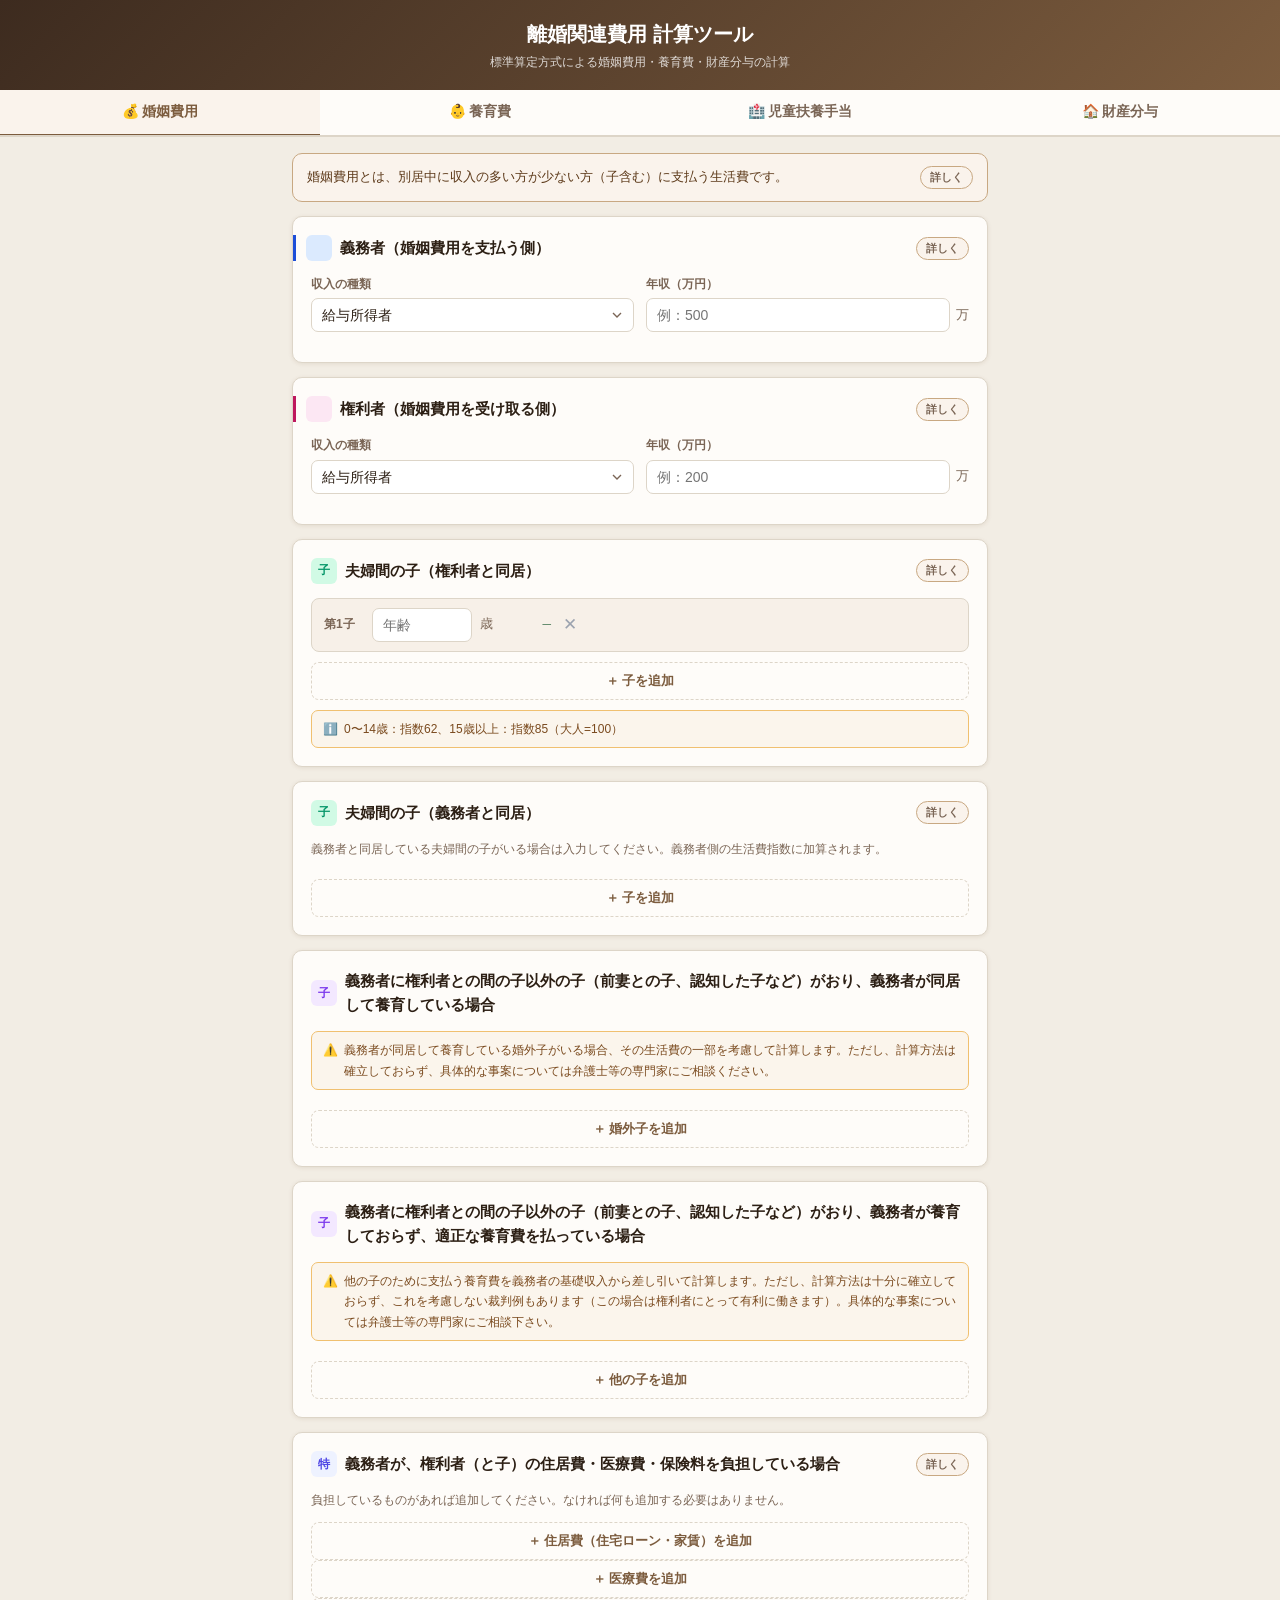
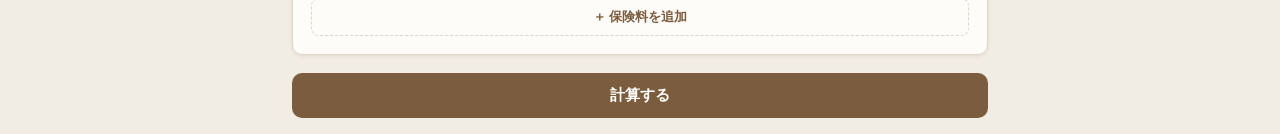
==== index.html @ 2abb9443 "Put 特別経費 behind add buttons instead of always-visible inputs 特別経費のカードが住居費・医療費・保険料の入力欄を常に展開していたため、 負担" ====
<!DOCTYPE html>
<html lang="ja">
<head>
  <meta charset="UTF-8">
  <meta name="viewport" content="width=device-width, initial-scale=1.0, maximum-scale=1.0">
  <title>離婚関連費用 計算ツール</title>
  <style>
    :root{--primary:#7C5C3E;--primary-hover:#5D4230;--primary-light:#FAF3EC;--success:#4D7C5A;--success-light:#EEF7F1;--success-border:#95C4A4;--warning:#B07A3C;--warning-light:#FBF5EC;--danger:#B84040;--danger-light:#FEF2F2;--border:#DDD5C8;--bg:#F2EDE4;--card:#FEFCF9;--text:#2C1F14;--text-muted:#7A6555;--radius:10px;--shadow:0 1px 4px rgba(100,60,20,.10)}
    *,*::before,*::after{box-sizing:border-box;margin:0;padding:0}
    body{font-family:-apple-system,BlinkMacSystemFont,'Noto Sans JP','Hiragino Kaku Gothic ProN',sans-serif;background:var(--bg);color:var(--text);font-size:14px;line-height:1.6;min-height:100vh}
    .header{background:linear-gradient(135deg,#3D2B1F,#7C5C3E);color:#fff;padding:18px 20px;text-align:center}
    .header h1{font-size:20px;font-weight:700}.header p{font-size:12px;opacity:.8;margin-top:3px}
    .tabs{display:flex;background:var(--card);border-bottom:2px solid var(--border);overflow-x:auto;position:sticky;top:0;z-index:10}
    .tab-btn{flex:1;min-width:90px;padding:13px 6px;border:none;background:none;cursor:pointer;font-size:14px;font-weight:600;color:var(--text-muted);border-bottom:3px solid transparent;margin-bottom:-2px;transition:all .2s;white-space:nowrap}
    .tab-btn.active{color:var(--primary);border-bottom-color:var(--primary);background:var(--primary-light)}
    .container{max-width:720px;margin:0 auto;padding:16px 12px}
    .panel{display:none}.panel.active{display:block}
    .info-banner{background:var(--primary-light);border:1px solid #C8A882;border-radius:var(--radius);padding:12px 14px;margin-bottom:14px;display:flex;justify-content:space-between;align-items:center;gap:10px}
    .info-banner p{font-size:13px;color:#5D3A1A;flex:1}
    .card{background:var(--card);border-radius:var(--radius);border:1px solid var(--border);padding:18px;margin-bottom:14px;box-shadow:var(--shadow)}
    .card-title{font-size:15px;font-weight:700;margin-bottom:14px;display:flex;align-items:center;gap:8px;color:var(--text)}
    .icon{width:26px;height:26px;border-radius:6px;flex-shrink:0;display:inline-flex;align-items:center;justify-content:center;font-size:12px;font-weight:700}
    .icon-obligor{background:#dbeafe;color:#1d4ed8}
    .icon-obligee{background:#fce7f3;color:#be185d}
    .icon-child{background:#d1fae5;color:#059669}
    .icon-asset{background:#fef3c7;color:#b45309}
    .icon-other{background:#f3e8ff;color:#7c3aed}
    .icon-re{background:#e0f2fe;color:#0369a1}
    .icon-nenkin{background:#fef9c3;color:#ca8a04}
    .person-obligor .card-title{border-left:3px solid #1d4ed8;padding-left:10px;margin-left:-18px}
    .person-obligee .card-title{border-left:3px solid #be185d;padding-left:10px;margin-left:-18px}
    .help-btn{border:1px solid #C8A882;border-radius:20px;background:#FAF3EC;color:var(--text-muted);cursor:pointer;font-size:11px;font-weight:600;flex-shrink:0;margin-left:auto;padding:3px 9px;white-space:nowrap;transition:all .2s}
    .help-btn:hover{background:var(--primary-light);border-color:var(--primary);color:var(--primary)}
    .form-row{display:grid;grid-template-columns:1fr 1fr;gap:12px;margin-bottom:12px}
    @media(max-width:480px){.form-row{grid-template-columns:1fr}}
    .form-group{display:flex;flex-direction:column;gap:4px}
    label{font-size:12px;font-weight:600;color:var(--text-muted)}
    .input-wrap{display:flex;align-items:center;gap:6px}.input-wrap input,.input-wrap select{flex:1}
    .unit{font-size:13px;color:var(--text-muted);white-space:nowrap}
    input[type=number],input[type=text],select{width:100%;padding:8px 10px;border:1.5px solid var(--border);border-radius:7px;font-size:14px;color:var(--text);background:#fff;transition:border-color .2s;-webkit-appearance:none}
    input:focus,select:focus{outline:none;border-color:var(--primary);box-shadow:0 0 0 3px rgba(124,92,62,.12)}
    select{background-image:url("data:image/svg+xml,%3Csvg xmlns='http://www.w3.org/2000/svg' width='16' height='16' viewBox='0 0 24 24' fill='none' stroke='%237A6555' stroke-width='2'%3E%3Cpath d='M6 9l6 6 6-6'/%3E%3C/svg%3E");background-repeat:no-repeat;background-position:right 8px center;padding-right:30px}
    .extra-fields{background:#F7F0E8;border-radius:8px;padding:12px;margin-top:8px;border:1px dashed var(--border)}
    .children-list{display:flex;flex-direction:column;gap:8px;margin-bottom:10px}
    .child-row{display:flex;align-items:center;gap:8px;background:#F7F0E8;border-radius:8px;padding:9px 12px;border:1px solid var(--border)}
    .child-label{font-size:12px;font-weight:600;color:var(--text-muted);min-width:40px}
    .child-row input{flex:1;max-width:100px}
    .age-index{font-size:12px;color:var(--success);font-weight:600;min-width:50px;text-align:right}
    .btn-remove{background:none;border:none;cursor:pointer;color:#9ca3af;padding:4px;font-size:17px;line-height:1}
    .btn-remove:hover{color:var(--danger)}
    .btn-add{width:100%;padding:9px;border:1.5px dashed var(--border);background:none;border-radius:8px;cursor:pointer;font-size:13px;font-weight:600;color:var(--primary);display:flex;align-items:center;justify-content:center;gap:6px}
    .btn-add:hover{background:var(--primary-light);border-color:var(--primary)}
    .btn-calc{width:100%;padding:13px;background:var(--primary);color:#fff;border:none;border-radius:var(--radius);font-size:15px;font-weight:700;cursor:pointer;transition:background .2s;margin-top:4px}
    .btn-calc:hover{background:var(--primary-hover)}
    .result-box{background:var(--success-light);border:1.5px solid var(--success-border);border-radius:var(--radius);padding:20px;margin-bottom:14px}
    .result-box.warning{background:var(--warning-light);border-color:#F0C070}
    .result-label{font-size:13px;font-weight:600;color:var(--success);margin-bottom:2px}
    .result-box.warning .result-label{color:var(--warning)}
    .result-amount{font-size:32px;font-weight:800;color:var(--success);line-height:1.1}
    .result-box.warning .result-amount{color:var(--warning)}
    .result-sub{font-size:13px;color:#2D5E3A;margin-top:6px}
    .result-box.warning .result-sub{color:#7A4A1E}
    .formula-header{background:#EDE5D8;border:1px solid #C8A882;border-radius:8px;padding:12px 14px;margin-bottom:14px}
    .formula-header .fh-title{font-size:11px;font-weight:700;color:var(--text-muted);letter-spacing:.06em;text-transform:uppercase;margin-bottom:8px}
    .formula-header .fh-eq{font-family:'Courier New',monospace;font-size:12px;color:var(--primary);font-weight:700;margin-bottom:4px;word-break:break-all;line-height:1.8}
    .formula-header .fh-vars{font-size:11.5px;color:var(--text-muted);line-height:2;margin-top:8px;border-top:1px dashed #C8A882;padding-top:8px}
    .breakdown{background:#F7F0E8;border-radius:8px;border:1px solid var(--border);padding:14px;margin-bottom:14px}
    .breakdown-title{font-size:12px;font-weight:700;color:var(--text-muted);margin-bottom:10px;text-transform:uppercase;letter-spacing:.05em}
    .bk-row{display:flex;justify-content:space-between;align-items:flex-start;padding:5px 0;border-bottom:1px dashed #DDD5C8;gap:8px;font-size:13px}
    .bk-row:last-child{border-bottom:none}
    .bk-key{color:var(--text-muted);flex:1}.bk-val{font-weight:700;white-space:nowrap;color:var(--text)}
    .bk-desc{font-size:12px;color:var(--text);padding:3px 2px 6px;line-height:1.65;background:#fff;border-radius:5px;padding:6px 8px;margin:4px 0 6px;border-left:3px solid #C8A882}
    .bk-formula{font-size:11.5px;color:var(--text-muted);background:#EDE5D8;padding:6px 10px;border-radius:5px;font-family:'Courier New',monospace;margin-top:2px;margin-bottom:6px;line-height:1.8;word-break:break-all}
    .re-card{background:#F7F0E8;border-radius:8px;border:1px solid var(--border);padding:14px;margin-bottom:10px}
    .re-card-top{display:flex;align-items:center;gap:8px;margin-bottom:12px}
    .re-card-top select{flex:1}
    .re-equity-row{display:flex;align-items:center;gap:8px;font-size:13px;margin-top:10px;padding-top:10px;border-top:1px dashed var(--border)}
    .re-equity-label{color:var(--text-muted);font-weight:600}
    .re-equity{font-weight:700;font-size:15px}
    .re-equity.pos{color:var(--success)}.re-equity.neg{color:var(--danger)}
    .asset-list{display:flex;flex-direction:column;gap:8px;margin-bottom:10px}
    .asset-row{display:grid;grid-template-columns:1fr 120px auto;gap:8px;align-items:center;background:#F7F0E8;border-radius:8px;padding:9px 12px;border:1px solid var(--border)}
    .asset-row input{width:100%}
    .ratio-row{display:flex;align-items:center;gap:10px;flex-wrap:wrap}
    .ratio-row input{width:72px}
    .ratio-sep{font-size:16px;font-weight:700;color:var(--text-muted)}
    .sec-title{font-size:12px;font-weight:700;color:var(--text-muted);letter-spacing:.06em;text-transform:uppercase;margin:14px 0 10px;display:flex;align-items:center;gap:8px}
    .sec-title::after{content:'';flex:1;height:1px;background:var(--border)}
    .note{font-size:12px;color:#7A4A1E;background:#FBF5EC;border:1px solid #F0C070;border-radius:7px;padding:8px 12px 8px 32px;margin-top:8px;position:relative;line-height:1.7}
    .note-icon{position:absolute;left:11px;top:8px}
    .note-plain{padding-left:12px}
    .note-plain>div+div{margin-top:6px}
    .err-msg{background:var(--danger-light);border:1px solid #fca5a5;border-radius:8px;padding:10px 14px;color:var(--danger);font-size:13px;margin-bottom:12px}
    .modal-overlay{position:fixed;top:0;left:0;right:0;bottom:0;background:rgba(0,0,0,.5);z-index:100;display:none;align-items:flex-start;justify-content:center;padding:20px;overflow-y:auto}
    .modal-overlay.open{display:flex}
    .modal-box{background:var(--card);border-radius:14px;padding:22px;max-width:500px;width:100%;margin:auto;position:relative;border:1px solid var(--border)}
    .modal-close{position:absolute;top:12px;right:12px;background:none;border:none;cursor:pointer;font-size:20px;color:var(--text-muted);padding:4px}
    .modal-title{font-size:16px;font-weight:700;margin-bottom:14px;padding-right:30px;color:var(--primary)}
    .modal-body{font-size:13px;line-height:1.75}
    .modal-body h4{font-size:13px;font-weight:700;margin:12px 0 5px;color:var(--text)}
    .modal-body p{margin-bottom:8px}
    .modal-body ol,.modal-body ul{padding-left:16px;margin-bottom:8px}
    .modal-body li{margin-bottom:5px}
    .help-note{background:#FBF5EC;border-left:3px solid #C8A882;padding:8px 12px;border-radius:0 6px 6px 0;margin:10px 0;font-size:12px}
    .modal-body table{width:100%;border-collapse:collapse;margin:8px 0}
    .modal-body th,.modal-body td{padding:6px 8px;border:1px solid var(--border);font-size:12px}
    .modal-body th{background:var(--primary-light);color:var(--primary)}
    .br-table{width:100%;border-collapse:collapse;font-size:13px;margin:8px 0}
    .br-table th{background:#EDE5D8;color:var(--primary);padding:7px 10px;text-align:left;font-weight:700;border-bottom:2px solid #C8A882}
    .br-table td{padding:7px 10px;border-bottom:1px dashed var(--border);vertical-align:middle}
    .br-table tr:last-child td{border-bottom:none}
    .br-table .num{text-align:right;font-weight:700;white-space:nowrap}
    .br-table .pos{color:var(--success)}.br-table .neg{color:var(--danger)}
    .br-table tr.breakeven{background:#FFFBEC}
    .phase-badge{display:inline-block;font-size:10px;font-weight:700;padding:2px 6px;border-radius:10px;margin-left:4px;vertical-align:middle}
    .phase-badge.stop{background:#FEF2F2;color:var(--danger);border:1px solid #fca5a5}
  </style>
</head>
<body>
<header class="header">
  <h1>離婚関連費用 計算ツール</h1>
  <p>標準算定方式による婚姻費用・養育費・財産分与の計算</p>
</header>
<nav class="tabs">
  <button class="tab-btn active" onclick="switchTab('konin',this)">💰 婚姻費用</button>
  <button class="tab-btn" onclick="switchTab('youiku',this)">👶 養育費</button>
  <button class="tab-btn" onclick="switchTab('break',this)">🏥 児童扶養手当</button>
  <button class="tab-btn" onclick="switchTab('zaisan',this)">🏠 財産分与</button>
</nav>
<div class="container">

  <!-- ===== 婚姻費用 ===== -->
  <div id="panel-konin" class="panel active">
    <div class="info-banner">
      <p>婚姻費用とは、別居中に収入の多い方が少ない方（子含む）に支払う生活費です。</p>
      <button class="help-btn" onclick="showHelp('konin')">詳しく</button>
    </div>
    <div class="card person-obligor">
      <div class="card-title"><span class="icon icon-obligor"></span>義務者（婚姻費用を支払う側）<button class="help-btn" onclick="showHelp('obligor')">詳しく</button></div>
      <div class="form-row">
        <div class="form-group"><label>収入の種類</label>
          <select id="k-ob-type" onchange="toggleExtra('k-ob')">
            <option value="employee">給与所得者</option>
            <option value="self">事業所得者（課税所得）</option>
            <option value="mixed">給与＋事業所得</option>
          </select>
        </div>
        <div class="form-group"><label id="k-ob-salary-label">年収（万円）</label>
          <div class="input-wrap"><input type="number" id="k-ob-salary" placeholder="例：500" min="0"><span class="unit">万</span></div>
        </div>
      </div>
      <div id="k-ob-extra" class="extra-fields" style="display:none">
        <div class="form-row">
          <div class="form-group"><label>事業所得（万円）</label><div class="input-wrap"><input type="number" id="k-ob-business" placeholder="例：100" min="0"><span class="unit">万</span></div></div>
          <div class="form-group"><label>社会保険料（万円）</label><div class="input-wrap"><input type="number" id="k-ob-insurance" placeholder="例：15" min="0"><span class="unit">万</span></div></div>
        </div>
      </div>
    </div>
    <div class="card person-obligee">
      <div class="card-title"><span class="icon icon-obligee"></span>権利者（婚姻費用を受け取る側）<button class="help-btn" onclick="showHelp('obligor')">詳しく</button></div>
      <div class="form-row">
        <div class="form-group"><label>収入の種類</label>
          <select id="k-ee-type" onchange="toggleExtra('k-ee')">
            <option value="employee">給与所得者</option>
            <option value="self">事業所得者（課税所得）</option>
            <option value="mixed">給与＋事業所得</option>
          </select>
        </div>
        <div class="form-group"><label id="k-ee-salary-label">年収（万円）</label>
          <div class="input-wrap"><input type="number" id="k-ee-salary" placeholder="例：200" min="0"><span class="unit">万</span></div>
        </div>
      </div>
      <div id="k-ee-extra" class="extra-fields" style="display:none">
        <div class="form-row">
          <div class="form-group"><label>事業所得（万円）</label><div class="input-wrap"><input type="number" id="k-ee-business" placeholder="例：100" min="0"><span class="unit">万</span></div></div>
          <div class="form-group"><label>社会保険料（万円）</label><div class="input-wrap"><input type="number" id="k-ee-insurance" placeholder="例：15" min="0"><span class="unit">万</span></div></div>
        </div>
      </div>
    </div>
    <!-- ③ Changed label for 婚姻費用 child section -->
    <div class="card">
      <div class="card-title"><span class="icon icon-child">子</span>夫婦間の子（権利者と同居）<button class="help-btn" onclick="showHelp('child_index')">詳しく</button></div>
      <div id="k-children-list" class="children-list"></div>
      <button class="btn-add" onclick="addChild('k')">＋ 子を追加</button>
      <div class="note" style="margin-top:10px"><span class="note-icon">ℹ️</span>0〜14歳：指数62、15歳以上：指数85（大人=100）</div>
    </div>
    <!-- ④ New card: 夫婦間の子（義務者と同居）for 婚姻費用 -->
    <div class="card">
      <div class="card-title"><span class="icon icon-child">子</span>夫婦間の子（義務者と同居）<button class="help-btn" onclick="showHelp('ob_child')">詳しく</button></div>
      <p style="font-size:12px;color:var(--text-muted);margin-bottom:10px">義務者と同居している夫婦間の子がいる場合は入力してください。義務者側の生活費指数に加算されます。</p>
      <div id="k-ob-children-list" class="children-list"></div>
      <button class="btn-add" onclick="addObChild('k')">＋ 子を追加</button>
    </div>
    <!-- ⑥ New card: 義務者が同居して養育する婚外子 for 婚姻費用 -->
    <div class="card">
      <div class="card-title"><span class="icon icon-other">子</span>義務者に権利者との間の子以外の子（前妻との子、認知した子など）がおり、義務者が同居して養育している場合</div>
      <div class="note" style="margin-bottom:10px"><span class="note-icon">⚠️</span>義務者が同居して養育している婚外子がいる場合、その生活費の一部を考慮して計算します。ただし、計算方法は確立しておらず、具体的な事案については弁護士等の専門家にご相談ください。</div>
      <div id="k-res-other-list" class="children-list"></div>
      <button class="btn-add" onclick="addResOtherChild('k')">＋ 婚外子を追加</button>
      <div id="k-res-other-parent-wrap" style="display:none;margin-top:10px">
        <div class="form-group"><label>婚外子の他方の親の年収（万円）（不明な場合は空欄）</label>
          <div class="input-wrap"><input type="number" id="k-res-other-income" placeholder="例：200" min="0"><span class="unit">万</span></div>
        </div>
      </div>
    </div>
    <!-- ⑨ Renamed "他の子" card for 婚姻費用 -->
    <div class="card">
      <div class="card-title"><span class="icon icon-other">子</span>義務者に権利者との間の子以外の子（前妻との子、認知した子など）がおり、義務者が養育しておらず、適正な養育費を払っている場合</div>
      <div class="note" style="margin-bottom:10px"><span class="note-icon">⚠️</span>他の子のために支払う養育費を義務者の基礎収入から差し引いて計算します。ただし、計算方法は十分に確立しておらず、これを考慮しない裁判例もあります（この場合は権利者にとって有利に働きます）。具体的な事案については弁護士等の専門家にご相談下さい。</div>
      <div id="k-other-list" class="children-list"></div>
      <button class="btn-add" onclick="addOtherChild('k')">＋ 他の子を追加</button>
      <div id="k-other-parent-wrap" style="display:none;margin-top:10px">
        <div class="form-group"><label>他の子の養育者（他方の親）の年収（万円）</label>
          <div class="input-wrap"><input type="number" id="k-other-parent-income" placeholder="例：200" min="0"><span class="unit">万</span></div>
        </div>
      </div>
    </div>
    <!-- 特別経費 -->
    <div class="card">
      <div class="card-title"><span class="icon" style="background:#eef2ff;color:#4f46e5">特</span>義務者が、権利者（と子）の住居費・医療費・保険料を負担している場合<button class="help-btn" onclick="showHelp('housing')">詳しく</button></div>
      <p style="font-size:12px;color:var(--text-muted);margin-bottom:12px">負担しているものがあれば追加してください。なければ何も追加する必要はありません。</p>
      <div id="k-special-list"></div>
      <div class="note" id="k-special-note" style="display:none"><span class="note-icon">ℹ️</span>標準額は権利者の年間収入階級に応じて、司法研修所編『養育費，婚姻費用の算定に関する実証的研究』31頁「（資料2）平成25〜29年 特別経費実収入比の平均値」から自動で判定します。控除できるのは<strong>標準額が上限</strong>で、負担額の全額ではありません（住宅ローンの超過部分は資産形成的支出として財産分与で清算）。</div>
      <button class="btn-add" id="k-add-housing" onclick="addSpecialCost('housing')">＋ 住居費（住宅ローン・家賃）を追加</button>
      <button class="btn-add" id="k-add-medical" onclick="addSpecialCost('medical')">＋ 医療費を追加</button>
      <button class="btn-add" id="k-add-insurance" onclick="addSpecialCost('insurance')">＋ 保険料を追加</button>
    </div>
    <button class="btn-calc" onclick="calcKonin()">計算する</button>
    <div id="k-result" style="display:none;margin-top:14px"></div>
  </div>

  <!-- ===== 養育費 ===== -->
  <div id="panel-youiku" class="panel">
    <div class="info-banner">
      <p>養育費とは、子と別れて暮らす親が、子と暮らす親に支払う養育に必要な費用です。</p>
      <button class="help-btn" onclick="showHelp('youiku')">詳しく</button>
    </div>
    <div class="card person-obligor">
      <div class="card-title"><span class="icon icon-obligor"></span>義務者（養育費を支払う側）<button class="help-btn" onclick="showHelp('obligor')">詳しく</button></div>
      <div class="form-row">
        <div class="form-group"><label>収入の種類</label>
          <select id="y-ob-type" onchange="toggleExtra('y-ob')">
            <option value="employee">給与所得者</option>
            <option value="self">事業所得者（課税所得）</option>
            <option value="mixed">給与＋事業所得</option>
          </select>
        </div>
        <div class="form-group"><label id="y-ob-salary-label">年収（万円）</label>
          <div class="input-wrap"><input type="number" id="y-ob-salary" placeholder="例：500" min="0"><span class="unit">万</span></div>
        </div>
      </div>
      <div id="y-ob-extra" class="extra-fields" style="display:none">
        <div class="form-row">
          <div class="form-group"><label>事業所得（万円）</label><div class="input-wrap"><input type="number" id="y-ob-business" placeholder="例：100" min="0"><span class="unit">万</span></div></div>
          <div class="form-group"><label>社会保険料（万円）</label><div class="input-wrap"><input type="number" id="y-ob-insurance" placeholder="例：15" min="0"><span class="unit">万</span></div></div>
        </div>
      </div>
    </div>
    <div class="card person-obligee">
      <div class="card-title"><span class="icon icon-obligee"></span>権利者（養育費を受け取る側）<button class="help-btn" onclick="showHelp('obligor')">詳しく</button></div>
      <div class="form-row">
        <div class="form-group"><label>収入の種類</label>
          <select id="y-ee-type" onchange="toggleExtra('y-ee')">
            <option value="employee">給与所得者</option>
            <option value="self">事業所得者（課税所得）</option>
            <option value="mixed">給与＋事業所得</option>
          </select>
        </div>
        <div class="form-group"><label id="y-ee-salary-label">年収（万円）</label>
          <div class="input-wrap"><input type="number" id="y-ee-salary" placeholder="例：200" min="0"><span class="unit">万</span></div>
        </div>
      </div>
      <div id="y-ee-extra" class="extra-fields" style="display:none">
        <div class="form-row">
          <div class="form-group"><label>事業所得（万円）</label><div class="input-wrap"><input type="number" id="y-ee-business" placeholder="例：100" min="0"><span class="unit">万</span></div></div>
          <div class="form-group"><label>社会保険料（万円）</label><div class="input-wrap"><input type="number" id="y-ee-insurance" placeholder="例：15" min="0"><span class="unit">万</span></div></div>
        </div>
      </div>
    </div>
    <!-- ③ Changed label for 養育費 child section -->
    <div class="card">
      <div class="card-title"><span class="icon icon-child">子</span>(元)夫婦間の子（権利者と同居）<button class="help-btn" onclick="showHelp('child_index')">詳しく</button></div>
      <div id="y-children-list" class="children-list"></div>
      <button class="btn-add" onclick="addChild('y')">＋ 子を追加</button>
      <div class="note" style="margin-top:10px"><span class="note-icon">ℹ️</span>0〜14歳：指数62、15歳以上：指数85（大人=100）</div>
    </div>
    <!-- ④ New card: 夫婦間の子（義務者と同居）for 養育費 -->
    <div class="card">
      <div class="card-title"><span class="icon icon-child">子</span>(元)夫婦間の子（義務者と同居）<button class="help-btn" onclick="showHelp('ob_child')">詳しく</button></div>
      <p style="font-size:12px;color:var(--text-muted);margin-bottom:10px">義務者と同居している夫婦間の子がいる場合は入力してください。義務者側の生活費指数に加算されます。</p>
      <div id="y-ob-children-list" class="children-list"></div>
      <button class="btn-add" onclick="addObChild('y')">＋ 子を追加</button>
    </div>
    <!-- ⑥ New card: 義務者が同居して養育する婚外子 for 養育費 -->
    <div class="card">
      <div class="card-title"><span class="icon icon-other">子</span>義務者に権利者との間の子以外の子（前妻との子、認知した子など）がおり、義務者が同居して養育している場合</div>
      <div class="note" style="margin-bottom:10px"><span class="note-icon">⚠️</span>義務者が同居して養育している婚外子がいる場合、その生活費の一部を考慮して計算します。ただし、計算方法は確立しておらず、具体的な事案については弁護士等の専門家にご相談ください。</div>
      <div id="y-res-other-list" class="children-list"></div>
      <button class="btn-add" onclick="addResOtherChild('y')">＋ 婚外子を追加</button>
      <div id="y-res-other-parent-wrap" style="display:none;margin-top:10px">
        <div class="form-group"><label>婚外子の他方の親の年収（万円）（不明な場合は空欄）</label>
          <div class="input-wrap"><input type="number" id="y-res-other-income" placeholder="例：200" min="0"><span class="unit">万</span></div>
        </div>
      </div>
    </div>
    <!-- ⑨ Renamed "他の子" card for 養育費 -->
    <div class="card">
      <div class="card-title"><span class="icon icon-other">子</span>義務者に権利者との間の子以外の子（前妻との子、認知した子など）がおり、義務者が養育しておらず、適正な養育費を払っている場合</div>
      <div class="note" style="margin-bottom:10px"><span class="note-icon">⚠️</span>他の子のために支払う養育費を義務者の基礎収入から差し引いて計算します。ただし、計算方法は十分に確立しておらず、これを考慮しない裁判例もあります（この場合は権利者にとって有利に働きます）。具体的な事案については弁護士等の専門家にご相談下さい。</div>
      <div id="y-other-list" class="children-list"></div>
      <button class="btn-add" onclick="addOtherChild('y')">＋ 他の子を追加</button>
      <div id="y-other-parent-wrap" style="display:none;margin-top:10px">
        <div class="form-group"><label>他の子の養育者（他方の親）の年収（万円）</label>
          <div class="input-wrap"><input type="number" id="y-other-parent-income" placeholder="例：200" min="0"><span class="unit">万</span></div>
        </div>
      </div>
    </div>
    <!-- 特別経費 -->
    <div class="card">
      <div class="card-title"><span class="icon" style="background:#eef2ff;color:#4f46e5">特</span>義務者が、権利者（と子）の住居費・医療費・保険料を負担している場合<button class="help-btn" onclick="showHelp('housing')">詳しく</button></div>
      <p style="font-size:12px;color:var(--text-muted);margin-bottom:12px">負担しているものがあれば追加してください。なければ何も追加する必要はありません。</p>
      <div id="y-special-list"></div>
      <div class="note" id="y-special-note" style="display:none"><span class="note-icon">ℹ️</span>標準額は権利者の年間収入階級に応じて、司法研修所編『養育費，婚姻費用の算定に関する実証的研究』31頁「（資料2）平成25〜29年 特別経費実収入比の平均値」から自動で判定します。控除できるのは<strong>標準額が上限</strong>で、負担額の全額ではありません（住宅ローンの超過部分は資産形成的支出として財産分与で清算）。</div>
      <button class="btn-add" id="y-add-housing" onclick="addSpecialCost('housing')">＋ 住居費（住宅ローン・家賃）を追加</button>
      <button class="btn-add" id="y-add-medical" onclick="addSpecialCost('medical')">＋ 医療費を追加</button>
      <button class="btn-add" id="y-add-insurance" onclick="addSpecialCost('insurance')">＋ 保険料を追加</button>
    </div>
    <button class="btn-calc" onclick="calcYouiku()">計算する</button>
    <div id="y-result" style="display:none;margin-top:14px"></div>
  </div>

  <!-- ===== 財産分与 ===== -->
  <div id="panel-zaisan" class="panel">
    <div class="info-banner">
      <p>財産分与とは、婚姻中に二人で築いた財産を離婚時に分け合うことです。</p>
      <button class="help-btn" onclick="showHelp('zaisan')">詳しく</button>
    </div>

    <div class="card">
      <div class="card-title"><span class="icon" style="background:#fef3c7;color:#b45309">時</span>基準時（婚姻期間）<button class="help-btn" onclick="showHelp('kijunji')">詳しく</button></div>
      <p style="font-size:12px;color:var(--text-muted);margin-bottom:12px">財産分与の対象は原則として<strong>別居時</strong>の財産です。退職金・保険などの期間按分に使います。</p>
      <div class="form-row">
        <div class="form-group"><label>婚姻（入籍）年月</label>
          <div class="form-row" style="margin-bottom:0;gap:6px">
            <div class="input-wrap"><input type="number" id="z-mar-year" placeholder="例：2005" min="1950" max="2100" oninput="updMarriageYears()"><span class="unit">年</span></div>
            <div class="input-wrap" style="max-width:90px"><input type="number" id="z-mar-month" placeholder="4" min="1" max="12" oninput="updMarriageYears()"><span class="unit">月</span></div>
          </div>
        </div>
        <div class="form-group"><label>別居年月（別居していなければ離婚予定時）</label>
          <div class="form-row" style="margin-bottom:0;gap:6px">
            <div class="input-wrap"><input type="number" id="z-sep-year" placeholder="例：2024" min="1950" max="2100" oninput="updMarriageYears()"><span class="unit">年</span></div>
            <div class="input-wrap" style="max-width:90px"><input type="number" id="z-sep-month" placeholder="10" min="1" max="12" oninput="updMarriageYears()"><span class="unit">月</span></div>
          </div>
        </div>
      </div>
      <div class="re-equity-row"><span class="re-equity-label">婚姻期間：</span><span class="re-equity pos" id="z-marriage-years">─</span></div>
    </div>

    <div class="card">
      <div class="card-title"><span class="icon icon-re">家</span>不動産<button class="help-btn" onclick="showHelp('fudosan')">詳しく</button></div>
      <p style="font-size:12px;color:var(--text-muted);margin-bottom:12px">査定額からローン残高を差し引いた純資産を計算します。マイナスになる場合（オーバーローン）は負債として扱います。頭金に特有財産（婚前貯金・親からの援助など）が入っている場合は、購入価格と頭金を入力すると持込割合で按分します。</p>
      <div id="z-re-list"></div>
      <button class="btn-add" onclick="addProperty()">＋ 不動産を追加</button>
    </div>

    <div class="card">
      <div class="card-title"><span class="icon" style="background:#e0f2fe;color:#0369a1">按</span>期間按分が必要な財産（退職金・保険・企業年金など）<button class="help-btn" onclick="showHelp('anbun')">詳しく</button></div>
      <p style="font-size:12px;color:var(--text-muted);margin-bottom:12px">全期間のうち婚姻期間に対応する部分だけが分与の対象になります。<br>対象額 ＝ 金額 × 婚姻期間 ÷ 全期間（勤続年数・契約年数）</p>
      <div id="z-prorate-list"></div>
      <button class="btn-add" onclick="addProrate()">＋ 按分財産を追加</button>
    </div>

    <div class="card">
      <div class="card-title"><span class="icon icon-asset">＋</span>その他の共有財産（預貯金・株式・退職金など）</div>
      <p style="font-size:12px;color:var(--text-muted);margin-bottom:12px">婚姻中に二人で形成した財産を入力してください。名義はどちらでも構いません。</p>
      <div id="z-asset-list" class="asset-list"></div>
      <button class="btn-add" onclick="addAsset()">＋ 財産を追加</button>
    </div>

    <div class="card">
      <div class="card-title"><span class="icon" style="background:#fee2e2;color:#dc2626">－</span>共同の負債（不動産ローン以外）<button class="help-btn" onclick="showHelp('kyodo_saimu')">詳しく</button></div>
      <p style="font-size:12px;color:var(--text-muted);margin-bottom:12px">婚姻中に共同で負担した借金（カーローン・教育ローンなど）を入力してください。</p>
      <div id="z-debt-list" class="asset-list"></div>
      <button class="btn-add" onclick="addDebt()">＋ 負債を追加</button>
    </div>

    <div class="card">
      <div class="card-title"><span class="icon" style="background:#f3e8ff;color:#7c3aed">除</span>特有財産（婚姻前から持っていた財産・相続や贈与で得た財産など）<button class="help-btn" onclick="showHelp('separate_property')">詳しく</button></div>
      <p style="font-size:12px;color:var(--text-muted);margin-bottom:12px">二人で築いた財産ではないため、分与の対象外として差し引きます。</p>
      <div class="note" style="margin-bottom:10px"><span class="note-icon">⚠️</span>不動産の頭金として入れた特有財産は「不動産」欄で按分処理されるため、ここに<strong>重複して入力しないで</strong>ください。</div>
      <div class="form-row">
        <div class="form-group"><label>ご自身の特有財産（万円）</label><div class="input-wrap"><input type="number" id="z-sep-a" placeholder="0" min="0"><span class="unit">万</span></div></div>
        <div class="form-group"><label>相手方の特有財産（万円）</label><div class="input-wrap"><input type="number" id="z-sep-b" placeholder="0" min="0"><span class="unit">万</span></div></div>
      </div>
    </div>

    <div class="card">
      <div class="card-title"><span class="icon" style="background:#f0fdf4;color:#16a34a">⚙</span>分与条件</div>
      <div class="sec-title">分与割合</div>
      <div class="ratio-row">
        <span style="font-size:13px;font-weight:600">ご自身</span>
        <div class="input-wrap" style="width:80px"><input type="number" id="z-ratio-a" value="50" min="0" max="100" oninput="linkRatio('a',this.value)"><span class="unit">%</span></div>
        <span class="ratio-sep">:</span>
        <span style="font-size:13px;font-weight:600">相手方</span>
        <div class="input-wrap" style="width:80px"><input type="number" id="z-ratio-b" value="50" min="0" max="100" oninput="linkRatio('b',this.value)"><span class="unit">%</span></div>
      </div>
      <div class="note" style="margin-top:8px"><span class="note-icon">ℹ️</span>通常は50%ずつ（2分の1ずつ）の分与が原則です。</div>
      <div class="sec-title" style="margin-top:14px">現在の保有状況</div>
      <p style="font-size:12px;color:var(--text-muted);margin-bottom:10px">分与対象財産のうち、それぞれが実際に名義・占有している額を入力してください（特有財産は含めません）。</p>
      <div class="form-row">
        <div class="form-group"><label>ご自身が保有している分与対象財産（万円）</label><div class="input-wrap"><input type="number" id="z-hold-a" placeholder="例：3000" min="0"><span class="unit">万</span></div></div>
        <div class="form-group"><label>相手方が保有している分与対象財産（万円）</label><div class="input-wrap"><input type="number" id="z-hold-b" placeholder="例：1000" min="0"><span class="unit">万</span></div></div>
      </div>
    </div>

    <div class="card">
      <div class="card-title"><span class="icon icon-nenkin">年</span>年金分割（合意分割）の概算<button class="help-btn" onclick="showHelp('nenkin')">詳しく</button></div>
      <div class="form-row">
        <div class="form-group"><label>婚姻期間（年）</label><div class="input-wrap"><input type="number" id="z-nenkin-years" placeholder="例：10" min="0"><span class="unit">年</span></div></div>
        <div class="form-group"><label>按分割合（権利者側の取得分・上限50%）</label><div class="input-wrap"><input type="number" id="z-nenkin-ratio" value="50" min="0" max="50"><span class="unit">%</span></div></div>
      </div>
      <div class="form-row">
        <div class="form-group"><label>ご自身の平均標準報酬月額（万円）</label><div class="input-wrap"><input type="number" id="z-nenkin-a" placeholder="例：30" min="0"><span class="unit">万</span></div></div>
        <div class="form-group"><label>相手方の平均標準報酬月額（万円）</label><div class="input-wrap"><input type="number" id="z-nenkin-b" placeholder="例：0" min="0"><span class="unit">万</span></div></div>
      </div>
      <div class="note"><span class="note-icon">ℹ️</span>この計算は概算であり、実際の分割には年金事務所への請求が必要です。</div>
    </div>

    <button class="btn-calc" onclick="calcZaisan()">計算する</button>
    <div id="z-result" style="display:none;margin-top:14px"></div>
  </div>

  <!-- ===== 損益分岐点 ===== -->
  <div id="panel-break" class="panel">
    <div class="info-banner">
      <p>婚姻費用（離婚前）と養育費＋児童扶養手当（離婚後）を比較し、<strong>経済的に離婚が有利になる損益分岐点</strong>を計算します。</p>
      <button class="help-btn" onclick="showHelp('break_overview')">詳しく</button>
    </div>

    <!-- 権利者の収入 -->
    <div class="card person-obligee">
      <div class="card-title"><span class="icon icon-obligee"></span>権利者（離婚後に養育費・手当を受け取る側）の年収</div>
      <div class="form-row" style="margin-bottom:0">
        <div class="form-group">
          <label>年収（万円）<button class="help-btn" onclick="showHelp('break_income')">詳しく</button></label>
          <div class="input-wrap"><input type="number" id="br-income" placeholder="例：200" min="0"><span class="unit">万</span></div>
        </div>
      </div>
      <div class="note" style="margin-top:10px"><span class="note-icon">ℹ️</span>給与所得者の年収（額面）を入力してください。事業所得者の場合は弁護士等にご相談ください。</div>
    </div>

    <!-- 子の情報 -->
    <div class="card">
      <div class="card-title"><span class="icon icon-child">子</span>子の情報（誕生年月）</div>
      <div class="note" style="margin-bottom:10px"><span class="note-icon">ℹ️</span>婚姻費用・養育費タブで子を追加すると、各子の欄がここに自動で表示されます。それぞれの誕生年月を入力してください。</div>
      <div id="br-children-list"></div>
    </div>

    <!-- 月額・終期 -->
    <div class="card">
      <div class="card-title"><span class="icon icon-obligor"></span>婚姻費用・養育費の月額</div>
      <div class="form-row">
        <div class="form-group">
          <label>婚姻費用（月額・万円）<button class="help-btn" onclick="showHelp('konin')">詳しく</button></label>
          <div class="input-wrap"><input type="number" id="br-konin" placeholder="例：10" min="0" step="0.1"><span class="unit">万</span></div>
        </div>
        <div class="form-group">
          <label>養育費（月額・万円）<button class="help-btn" onclick="showHelp('youiku')">詳しく</button></label>
          <div class="input-wrap"><input type="number" id="br-youiku" placeholder="例：6" min="0" step="0.1"><span class="unit">万</span></div>
        </div>
      </div>
      <div class="form-row" style="margin-bottom:0">
        <div class="form-group">
          <label>養育費の支払終期（末子が何歳まで）</label>
          <select id="br-youiku-end-age">
            <option value="18">18歳（高校卒業）</option>
            <option value="20">20歳（成人）</option>
            <option value="22">22歳（大学卒業）</option>
          </select>
        </div>
      </div>
      <div class="note" style="margin-top:10px"><span class="note-icon">ℹ️</span>婚姻費用・養育費の金額は「婚姻費用」「養育費」タブで計算した金額を参照してください。</div>
    </div>

    <button class="btn-calc" onclick="calcBreakeven()">損益分岐点を計算する</button>
    <div id="br-result" style="display:none;margin-top:14px"></div>
  </div>

</div>

<!-- モーダル -->
<div id="help-modal" class="modal-overlay" onclick="closeModal()">
  <div class="modal-box" onclick="event.stopPropagation()">
    <button class="modal-close" onclick="closeModal()">✕</button>
    <div class="modal-title" id="modal-title"></div>
    <div class="modal-body" id="modal-body"></div>
  </div>
</div>

<script>
const EMPLOYEE_RATES=[[75,54],[100,50],[125,46],[175,44],[275,43],[525,42],[725,41],[1325,40],[1475,39],[2000,38]];
const SELF_RATES=[[66,61],[82,60],[98,59],[256,58],[349,57],[392,56],[496,55],[563,54],[784,53],[942,52],[1046,51],[1179,50],[1482,49],[1567,48]];

const HELP={
  konin:{title:'婚姻費用について',body:`<p><strong>婚姻費用</strong>とは、婚姻関係が続いている間（別居中を含む）、収入の多い一方が少ない一方（子の養育費含む）に対して支払う生活費のことです。</p><h4>いつから請求できますか？</h4><p>一般的に、請求または調停申立てをした月からとされています。時期が遅れると請求できる範囲が限られることがあります。</p><h4>請求の手順</h4><ol><li><strong>話し合い</strong>：まず相手方に対して直接請求します。</li><li><strong>調停の申立て</strong>：家庭裁判所に「婚姻費用分担調停」を申し立てることができます。</li><li><strong>審判</strong>：調停で合意に至らない場合は審判に移行し、裁判官が金額を決定します。</li></ol><h4>支払われない場合</h4><p>調停調書や審判書がある場合、強制執行の手続きをとることができる場合があります。</p>`},
  youiku:{title:'養育費について',body:`<p><strong>養育費</strong>とは、子と離れて暮らす親が、子を養育している親に対して支払う、子の生活・教育に必要な費用のことです。</p><h4>いつまで支払いますか？</h4><p>一般的には子が18歳（高校卒業時）になるまでとされることが多いですが、大学等進学の場合の取り決めは当事者間の合意によります。</p><h4>請求の手順</h4><ol><li><strong>話し合い</strong>：当事者間で協議して決定します。合意内容は書面に残しておくことが重要です。</li><li><strong>調停の申立て</strong>：家庭裁判所に「養育費請求調停」を申し立てることができます。</li><li><strong>審判</strong>：調停で合意に至らない場合は審判に移行し、裁判官が決定します。</li></ol><h4>支払われない場合</h4><p>公正証書（強制執行認諾条項付き）や調停調書・審判書がある場合、強制執行の手続きをとることができる場合があります。また、家庭裁判所に履行勧告の申出をすることもできます。</p>`},
  zaisan:{title:'財産分与とは',body:`<p><strong>財産分与</strong>とは、婚姻中に夫婦が共同で形成した財産を、離婚の際に分配することです。</p><h4>対象になる財産（共有財産の例）</h4><ul><li>婚姻中に形成した預貯金・有価証券</li><li>婚姻中に購入した不動産・車両</li><li>婚姻中に取得した退職金（婚姻期間対応分）</li></ul><h4>対象にならない財産（特有財産）</h4><ul><li>婚姻前から所有していた財産</li><li>婚姻中に相続または贈与を受けた財産</li></ul><h4>分与の割合</h4><p>原則として2分の1ずつとされていますが、個別の事情により異なる場合があります。</p><h4>請求期限</h4><p>離婚成立後2年以内に請求する必要があります。</p>`},
  obligor:{title:'義務者・権利者とは',body:`<h4>義務者</h4><p>婚姻費用または養育費を「支払う義務を負う側」のことです。一般的に収入の多い方が義務者となります。</p><h4>権利者</h4><p>婚姻費用または養育費を「受け取る権利を持つ側」のことです。一般的に収入の少ない方・子と暮らす方が権利者となります。</p><div class="help-note">義務者・権利者はどちらが夫・妻でも構いません。収入状況や子の居住状況によって決まります。</div>`},
  child_index:{title:'子の生活費指数とは',body:`<p>大人の生活費を<strong>100</strong>とした場合に、子の生活費がどの程度の割合になるかを示す数値です。標準算定方式で使用されます。</p><table><tr><th>年齢</th><th>生活費指数</th></tr><tr><td>0〜14歳</td><td>62</td></tr><tr><td>15歳以上</td><td>85</td></tr></table><p style="margin-top:8px">この指数を用いて、各当事者がどの程度の生活費を負担すべきかを算出します。</p>`},
  fudosan:{title:'不動産の計算について',body:`<p>不動産の財産分与における価値は、<strong>査定額（時価）からローン残高を差し引いた純資産</strong>が基本となります。</p><h4>計算方法</h4><p>純資産 ＝ 査定額 − ローン残高</p><ul><li>純資産がプラスの場合：共有財産に加算されます</li><li>純資産がマイナス（オーバーローン）の場合：負債として扱われます</li></ul><div class="help-note">査定額は不動産会社への査定や路線価等で確認してください。ローン残高は金融機関に確認してください。</div>`},
  nenkin:{title:'年金分割とは',body:`<p><strong>年金分割</strong>とは、婚姻期間中に厚生年金に加入していた場合、その期間の標準報酬記録を離婚時に分割する制度です。</p><h4>合意分割</h4><p>当事者間の合意（または裁判所の決定）により、婚姻期間中の標準報酬記録を按分します。按分割合は最大50%です。</p><h4>3号分割</h4><p>2008年4月以降の期間について、第3号被保険者（主に専業主婦・主夫）であった方は、その期間分の標準報酬の2分の1を自動的に受け取ることができます。</p><div class="help-note">この計算は概算です。実際の分割請求は、離婚後2年以内に年金事務所へ行う必要があります。</div>`},
  separate_property:{title:'特有財産とは',body:`<p><strong>特有財産</strong>とは、財産分与の対象とならない、各自の固有の財産のことです。</p><h4>特有財産の例</h4><ul><li>婚姻前から所有していた預貯金・不動産</li><li>婚姻中に相続によって取得した財産</li><li>婚姻中に贈与を受けた財産</li></ul><div class="help-note">特有財産であることの立証は、主張する側が行う必要があります。</div>`},
  base_income:{title:'基礎収入とは',body:`<p><strong>基礎収入</strong>とは、総収入から税金・社会保険料・職業費等を控除した後の、実際に生活費として使用できる収入の目安となる金額です。</p><h4>算定方法</h4><ul><li><strong>給与所得者</strong>：年収 × 38〜54%（収入が高いほど割合が低下）</li><li><strong>事業所得者</strong>：課税所得 × 48〜61%</li><li><strong>給与＋事業所得</strong>：多い方の所得に換算した上で合計</li></ul>`},
  ob_child:{title:'義務者と同居する子について',body:`<p>夫婦間の子のうち、義務者（支払う側）と同居している子がいる場合、その子の生活費指数を義務者側の指数に加算します。</p><p>これにより、義務者が養育する子のコストが考慮され、婚姻費用・養育費の金額が調整されます。</p>`},
  kyodo_saimu:{title:'共同の負債の分与方法について',body:`<p>婚姻中に共同で作った借金（カーローン・教育ローンなど）は、<strong>共有財産から差し引いた上で財産分与が行われます</strong>。</p><h4>計算の仕組み</h4><p>共有財産 − 共同の負債 ＝ 分与対象の純財産 として、この純財産を決めた割合で分け合います。</p><h4>計算例</h4><p>共有財産 2,000万円、共同の負債 400万円 の場合：<br>純財産 ＝ 1,600万円 → 各自 800万円ずつ（50%の場合）</p><h4>注意点</h4><ul><li>金融機関との関係では、<strong>名義人が返済義務を負い続けます</strong>。離婚後に相手が支払わなかった場合のリスクがあります。</li><li>純財産がマイナスになる場合（負債超過）は、双方が負担する形での協議が別途必要になります。</li><li>具体的な負債の引き受け方や金融機関との交渉については、弁護士にご相談ください。</li></ul><div class="help-note">不動産ローンは「不動産」欄で別途管理します（査定額からローン残高を引いた純資産として計上）。</div>`},
  break_overview:{title:'損益分岐点とは',body:`<p>離婚を検討する際、<strong>経済的な観点から「いつ離婚するのが得か」</strong>を判断するための計算です。</p><h4>比較の仕組み</h4><ul><li><strong>婚姻継続</strong>：毎月、婚姻費用を受け取る</li><li><strong>今すぐ離婚</strong>：毎月、養育費＋児童扶養手当を受け取る</li></ul><p>この差額を月ごとに累積し、累積差額が0を超えた時点が「損益分岐点」です。</p><h4>注意点</h4><ul><li>児童扶養手当は末子が18歳年度末（3月31日）を迎えると支給が終了します</li><li>養育費は合意した終期（18歳・20歳・22歳等）で終了します</li><li>経済的判断だけでなく、精神的・家庭的事情も重要です</li></ul><div class="help-note">この計算は概算です。具体的な判断は弁護士にご相談ください。</div>`},
  kijunji:{title:'財産分与の基準時',body:`<p>財産分与の対象となる財産は、原則として<strong>別居時点</strong>に存在した財産です。別居後にそれぞれが得た財産・負った借金は、二人で協力して築いたものではないため対象外となります。</p><h4>評価の基準時は別</h4><p>対象財産を確定する基準時は別居時ですが、不動産や株式など<strong>価格が変動する財産の評価額</strong>は、離婚時（または裁判時）の時価で評価するのが一般的です。</p><h4>婚姻期間が使われる場面</h4><p>退職金・保険の解約返戻金・企業年金などは、その全期間のうち婚姻期間に対応する部分だけが分与の対象になります。そのため婚姻（入籍）から別居までの期間を正確に把握する必要があります。</p><div class="help-note">別居していない場合は、離婚予定時を入れて計算してください。長期間の別居後に離婚する場合など、基準時の判断が難しいケースは弁護士にご相談ください。</div>`},
  anbun:{title:'退職金・保険などの期間按分',body:`<p>退職金や保険の解約返戻金は、その全額が財産分与の対象になるわけではありません。<strong>婚姻期間中に形成された部分だけ</strong>が二人で築いた財産だからです。</p><h4>計算式</h4><p>分与対象額 ＝ 金額 × 婚姻期間 ÷ 全期間（勤続年数・契約年数）</p><h4>例：退職金</h4><p>勤続30年、退職金1,200万円、うち婚姻期間20年の場合</p><p>1,200万円 × 20年 ÷ 30年 ＝ <strong>800万円</strong>が分与対象</p><h4>退職金でよく問題になる点</h4><ul><li><strong>まだ退職していない場合</strong>：別居時に自己都合退職したと仮定した場合の金額を使う方法が一般的です。</li><li><strong>退職までまだ相当先の場合</strong>：支給の確実性が低いとして対象外とされることもあります。</li></ul><h4>保険の解約返戻金</h4><p>婚姻前から契約していた保険は、契約期間のうち婚姻期間に対応する部分のみが対象です。別居時に解約したと仮定した返戻金額を使います。</p><div class="help-note">退職金が対象になるか、どの時点の金額を使うかは事案によって判断が分かれます。金額が大きくなりやすい項目のため、弁護士にご相談ください。</div>`},
  housing:{title:'義務者が住居費を負担している場合',body:`<p>義務者が家を出た後も、権利者（と子）が住む家の<strong>住宅ローンや家賃を払い続けている</strong>場合、義務者は自分の新居費用と合わせて住居費を二重に負担していることになります。そこで、公平の観点から婚姻費用・養育費から一定額を控除する扱いがされています。</p><h4>控除できるのは「標準的住居関係費」まで</h4><p>算定表の基礎収入は、総収入から公租公課・職業費・特別経費を統計的に控除して算出されています。この<strong>特別経費には「住居関係費」が含まれている</strong>ため、標準的な住居費はすでに算定表に織り込み済みです。</p><p>したがって負担額の全額を控除すると二重に差し引くことになり、婚姻費用が不当に低額になります。実務では、<strong>権利者の年間収入階級に対応する標準的住居関係費を上限</strong>として控除します。</p><h4>住宅ローンの元本も統計に含まれている</h4><p>統計上の「住居関係費」は、家計調査年報の「住居」の額に<strong>「土地家屋に関する借金返済」の額を加えたもの</strong>です（出典注2）。つまりローンの返済額そのものが織り込まれているため、元本と利息を分けて考える必要はありません。</p><h4>超過部分はどうなるか</h4><p>住宅ローンには「住居を確保する費用」と「資産形成のための支出」の両面があります。標準的住居関係費を超える部分は資産形成的な支出とみなされ、婚姻費用ではなく<strong>財産分与の手続で清算</strong>するのが実務の考え方です。</p><h4>年間収入階級別の標準的住居関係費（月額）</h4><table><tr><th>年間収入</th><th>住居関係費</th><th>年間収入</th><th>住居関係費</th></tr><tr><td>200万円未満</td><td>22,247円</td><td>700万円未満</td><td>58,376円</td></tr><tr><td>250万円未満</td><td>26,630円</td><td>750万円未満</td><td>63,085円</td></tr><tr><td>300万円未満</td><td>35,586円</td><td>800万円未満</td><td>64,056円</td></tr><tr><td>350万円未満</td><td>34,812円</td><td>900万円未満</td><td>64,469円</td></tr><tr><td>400万円未満</td><td>37,455円</td><td>1000万円未満</td><td>68,332円</td></tr><tr><td>450万円未満</td><td>45,284円</td><td>1250万円未満</td><td>78,065円</td></tr><tr><td>500万円未満</td><td>46,562円</td><td>1500万円未満</td><td>78,903円</td></tr><tr><td>550万円未満</td><td>46,659円</td><td>1500万円以上</td><td>91,554円</td></tr><tr><td>600万円未満</td><td>50,890円</td><td colspan="2" style="color:#8a7a68">階級別の平均値のため、<br>階級間で逆転する箇所があります</td></tr><tr><td>650万円未満</td><td>55,167円</td><td colspan="2"></td></tr></table><h4>計算例</h4><p>算定表上の婚姻費用が月10万円、権利者の年収が180万円（標準的住居関係費22,247円）、義務者の住宅ローン負担が月7万円の場合：</p><p>10万円 − 22,247円 ＝ <strong>77,753円</strong>（ローン7万円を全額引くのではない）</p><div class="help-note">出典：司法研修所編『養育費，婚姻費用の算定に関する実証的研究』31頁「（資料2）平成25〜29年 特別経費実収入比の平均値」（家計調査年報第2−6表・全国・二人以上の世帯のうち勤労者世帯）。実際にいくら控除されるかは事案ごとの裁判所の判断によります。</div>`},
  break_income:{title:'児童扶養手当と収入について',body:`<p>児童扶養手当は、<strong>受け取る側（権利者）の前年の所得</strong>に基づいて支給額が決まります。</p><h4>STEP 1：給与所得の算出（給与所得控除 令和2年改正・住民税基準）</h4><table><tr><th>年収</th><th>給与所得控除額</th></tr><tr><td>162.5万円以下</td><td>55万円（一律）</td></tr><tr><td>162.5万〜180万円</td><td>年収×40%−10万円</td></tr><tr><td>180万〜360万円</td><td>年収×30%＋8万円</td></tr><tr><td>360万〜660万円</td><td>年収×20%＋44万円</td></tr><tr><td>660万〜850万円</td><td>年収×10%＋110万円</td></tr><tr><td>850万円超</td><td>195万円（一律）</td></tr></table><p style="margin-top:6px">給与所得 ＝ 年収 − 給与所得控除額</p><h4>STEP 2：所得額の算出</h4><p>所得額 ＝ 給与所得 ＋ 養育費年額×80% − 8万円（社保相当） − 10万円（給与所得者控除）</p><h4>STEP 3：所得制限限度額との比較（2026年度）</h4><table><tr><th>扶養人数（子の数）</th><th>全部支給限度額</th><th>一部支給限度額</th></tr><tr><td>1人</td><td>107万円</td><td>246万円</td></tr><tr><td>2人</td><td>145万円</td><td>284万円</td></tr><tr><td>3人</td><td>183万円</td><td>322万円</td></tr><tr><td>4人</td><td>221万円</td><td>360万円</td></tr></table><div class="help-note">令和6年11月改正で所得限度額が引き上げられました。限度額は毎年度改定されます。</div>`}
};

// ───────────────────────────────────────────────────────────────
// 特別経費の標準額（住居関係費・保健医療・保険掛金）
// 出典：司法研修所編『養育費，婚姻費用の算定に関する実証的研究』31頁
//   （資料2）平成25〜29年 特別経費実収入比の平均値
//   家計調査年報第2-6表 年間収入階級別1世帯当たり1か月間の収入と支出
//   （全国・二人以上の世帯のうち勤労者世帯）
// 住居関係費＝「住居」の額に「土地家屋に関する借金返済」の額を加えたもの（同注2）。
// これら3費目は基礎収入の算出時に総収入から控除済み＝算定表に織り込み済みのため、
// 義務者が権利者側のこれらを直接負担している場合、控除できるのは標準額が上限となる。
// 形式: [年間収入階級の上限(万円・未満), 住居関係費, 保健医療, 保険掛金]（月額・円）
// 統計上の階級別平均値のため階級間で逆転する箇所がある（住居関係費の
// 300万円未満 35,586円 > 350万円未満 34,812円）。補間せず階級をそのまま引く。
const SPECIAL_COST_TABLE=[
  [200,  22247, 4278,  3673],
  [250,  26630, 7078,  8339],
  [300,  35586, 8859,  10456],
  [350,  34812, 8626,  13167],
  [400,  37455, 8804,  13421],
  [450,  45284, 9000,  15320],
  [500,  46562, 9839,  16753],
  [550,  46659, 9888,  19055],
  [600,  50890, 10481, 20979],
  [650,  55167, 10638, 21570],
  [700,  58376, 10752, 24475],
  [750,  63085, 11227, 25426],
  [800,  64056, 11704, 26429],
  [900,  64469, 12566, 31494],
  [1000, 68332, 13722, 35889],
  [1250, 78065, 15452, 37813],
  [1500, 78903, 16156, 46678],
  [Infinity, 91554, 16891, 50486]
];

// 特別経費の費目。UIのselect値・ラベル・SPECIAL_COST_TABLE内の列位置を対応させる。
const SPECIAL_COST_ITEMS=[
  {key:'housing', col:1, label:'住居関係費', note:'住宅ローン・家賃'},
  {key:'medical', col:2, label:'保健医療',   note:'医療費'},
  {key:'insurance',col:3,label:'保険掛金',   note:'生命保険・医療保険などの保険料'}
];

// 権利者の総収入（万円）が属する階級と、3費目の標準額（月額・円）を返す
function stdSpecialCost(income){
  const inc=Number(income)||0;
  for(let i=0;i<SPECIAL_COST_TABLE.length;i++){
    const row=SPECIAL_COST_TABLE[i];
    const max=row[0];
    if(inc<max){
      const lower=i===0?0:SPECIAL_COST_TABLE[i-1][0];
      return{row,label:i===0?'200万円未満':(max===Infinity?'1500万円以上':`${lower}万円以上${max}万円未満`)};
    }
  }
  const last=SPECIAL_COST_TABLE[SPECIAL_COST_TABLE.length-1];
  return{row:last,label:'1500万円以上'};
}

// 資料2の階級は「実収入（税込収入）」基準の勤労者世帯の統計。
// 事業所得者の課税所得をそのまま当てると過小になるため、アプリ内の
// 事業所得⇔給与の換算（×0.85）に合わせて給与換算してから階級を引く。
function housingLookupIncome(ee){
  if(ee.basis==='self')return{income:ee.totalIncome/0.85,converted:true};
  return{income:ee.totalIncome,converted:false};
}

// 特別経費の行を両タブに追加する（子の欄と同じく k/y で共有）
function addSpecialCost(key){
  if(_syncing)return;
  const it=SPECIAL_COST_ITEMS.find(x=>x.key===key);
  if(!it)return;
  ['k','y'].forEach(tab=>{
    const list=document.getElementById(`${tab}-special-list`);
    if(!list||document.getElementById(`${tab}-sp-${key}`))return;
    const typeSel=key==='housing'
      ? `<div class="form-group" style="margin-top:8px"><label>負担の種類</label><select id="${tab}-housing-type" onchange="syncSpecial('${tab}','housing-type',this.value)"><option value="loan">住宅ローン</option><option value="rent">家賃</option></select></div>`
      : '';
    const d=document.createElement('div');
    d.className='re-card';
    d.id=`${tab}-sp-${key}`;
    d.innerHTML=`<div class="re-card-top"><span style="font-weight:700;font-size:14px">${it.label}（${it.note}）</span><button class="btn-remove" onclick="rmSpecialCost('${key}')">✕</button></div>
      ${typeSel}
      <div class="form-row" style="margin-bottom:0;margin-top:8px">
        <div class="form-group"><label>義務者の負担額（月額・円）</label>
          <div class="input-wrap"><input type="number" min="0" placeholder="例：72000" id="${tab}-${key}-amount" oninput="syncSpecial('${tab}','${key}-amount',this.value)"><span class="unit">円</span></div>
        </div>
        <div class="form-group"><label>標準額／空欄で自動</label>
          <div class="input-wrap"><input type="number" min="0" placeholder="自動算出" id="${tab}-${key}-std" oninput="syncSpecial('${tab}','${key}-std',this.value)"><span class="unit">円</span></div>
        </div>
      </div>
`;
    list.appendChild(d);
    const btn=document.getElementById(`${tab}-add-${key}`);
    if(btn)btn.style.display='none';
    updSpecialNote(tab);
  });
}

// 費目が1つ以上あるときだけ注記を表示する
function updSpecialNote(tab){
  const list=document.getElementById(`${tab}-special-list`);
  const note=document.getElementById(`${tab}-special-note`);
  if(list&&note)note.style.display=list.children.length?'':'none';
}

function rmSpecialCost(key){
  ['k','y'].forEach(tab=>{
    rmEl(`${tab}-sp-${key}`);
    const btn=document.getElementById(`${tab}-add-${key}`);
    if(btn)btn.style.display='';
    updSpecialNote(tab);
  });
}

// 追加した行の入力を相手タブへ反映する
function syncSpecial(srcTab,suffix,val){
  if(_syncing)return;_syncing=true;
  try{
    const peer=srcTab==='k'?'y':'k';
    const el=document.getElementById(`${peer}-${suffix}`);
    if(el)el.value=val;
  }finally{_syncing=false;}
}

// 特別経費の控除額（月額・円）を算出する。
// 実務の主流は「算定表上の金額から、権利者の収入に対応する標準額を控除する」
// 方法のため、基礎収入ではなく最終金額から控除する。
function calcHousingDeduction(p,ee){
  const look=housingLookupIncome(ee);
  const table=stdSpecialCost(look.income);
  const items=[];
  let total=0;
  for(const it of SPECIAL_COST_ITEMS){
    const amount=nv(`${p}-${it.key}-amount`)||0;
    if(amount<=0)continue;
    const override=nv(`${p}-${it.key}-std`);
    const isOverride=override!==null&&override>=0;
    const std=isOverride?override:table.row[it.col];
    const deduction=Math.min(amount,std);
    total+=deduction;
    items.push({...it,amount,std,deduction,isOverride,capped:amount>std});
  }
  if(!items.length)return null;
  // 住居関係費のみ、ローンか家賃かで説明を変える
  const housingType=v(`${p}-housing-type`)||'loan';
  return{items,deduction:total,housingType,
         bracket:table.label,lookupIncome:look.income,converted:look.converted};
}

// 特別経費控除の内訳HTML。label は「婚姻費用」「養育費」。
function housingBreakdownHtml(h,label,monBefore,monAfter){
  if(!h)return'';
  const yen=n=>Math.round(n).toLocaleString('ja-JP')+'円';
  const rows=h.items.map(it=>{
    const name=it.key==='housing'?`${it.label}（${h.housingType==='rent'?'家賃':'住宅ローン'}）`:it.label;
    const cap=it.capped
      ?`負担額（${yen(it.amount)}）が標準額（${yen(it.std)}）を超えるため、標準額を上限として控除しています。`
      :`負担額が標準額の範囲内のため、負担額の全額を控除しています。`;
    const extra=it.key==='housing'&&it.capped
      ?(h.housingType==='rent'
        ?'家賃は資産形成的な側面がないため、事案によっては実額の控除が認められることもあります。'
        :'住宅ローンのうち標準額を超える部分は、資産形成的支出として財産分与の手続で清算するのが実務の考え方です。')
      :(it.capped?'超える部分を考慮するかどうかは、事案に応じた判断になります。':'');
    return `<div class="bk-row"><span class="bk-key">${name}</span><span class="bk-val">${yen(it.amount)}／月</span></div>
      <div class="bk-row"><span class="bk-key">　標準額${it.isOverride?'（手入力）':''}</span><span class="bk-val" style="color:var(--text-muted)">${yen(it.std)}／月</span></div>
      <div class="bk-row"><span class="bk-key" style="font-weight:700">　控除額</span><span class="bk-val" style="font-weight:700;color:var(--primary)">−${yen(it.deduction)}／月</span></div>
      ${D(cap+extra)}`;
  }).join('');
  const multi=h.items.length>1;
  return `<div class="breakdown"><div class="breakdown-title">特別経費の控除</div>
    ${D('算定表の基礎収入は、総収入から公租公課・職業費・特別経費（住居関係費・保健医療・保険掛金）を控除して算出されています。これらの標準額はすでに算定表に織り込み済みのため、義務者が権利者側の分を直接負担していても、控除できるのは標準額が上限となります。')}
    <div class="bk-row"><span class="bk-key">権利者の年間収入階級</span><span class="bk-val">${h.bracket}</span></div>
    ${D('この階級に対応する統計上の標準額を使っています。出典：司法研修所編『養育費，婚姻費用の算定に関する実証的研究』31頁（資料2）平成25〜29年 特別経費実収入比の平均値。'+(h.converted?`なお権利者が事業所得者のため、課税所得を給与換算（÷0.85＝約${Math.round(h.lookupIncome)}万円）して階級を判定しています。`:''))}
    ${rows}
    ${multi?`<div class="bk-row" style="padding-top:8px;border-top:2px solid var(--border)"><span class="bk-key" style="font-weight:700;color:var(--primary)">控除額の合計</span><span class="bk-val" style="color:var(--primary);font-size:15px">−${yen(h.deduction)}／月</span></div>`:''}
    <div class="bk-formula">${label} ${yen(monBefore*10000)} − 控除 ${yen(h.deduction)} ＝ ${yen(Math.max(0,monAfter)*10000)}</div>
  </div>`;
}

function getRate(income,table){for(const[max,rate]of table){if(income<=max)return rate;}return table[table.length-1][1];}
function childIndex(age){const n=Number(age);if(n>=0&&n<=14)return 62;if(n>=15)return 85;return 0;}
function fmt(val,d=0){return val.toLocaleString('ja-JP',{maximumFractionDigits:d,minimumFractionDigits:d});}
function fmtMan(val){return fmt(val,3)+'万円';}
function fmtEn(val){return '約'+Math.round(val*10000).toLocaleString('ja-JP')+'円';}

// ───────────────────────────────────────────────────────────────
// 自営業者の総収入の認定
// 出典：司法研修所編『養育費，婚姻費用の算定に関する実証的研究』32頁
// 自営業者の総収入は確定申告書の「課税される所得金額」に基づいて認定するが、
// 同額には税法上控除されているものの現実には支出されていない費用が含まれる
// ため、これらを加算して総収入を認定する必要があるとされている。
const SELF_ADDBACK_ITEMS=[
  {key:'kiso',    label:'基礎控除'},
  {key:'haigu',   label:'配偶者控除・配偶者特別控除'},
  {key:'fuyo',    label:'扶養控除'},
  {key:'kafu',    label:'寡婦・ひとり親控除'},
  {key:'kinro',   label:'勤労学生・障害者控除'},
  {key:'zasson',  label:'雑損控除'},
  {key:'aoiro',   label:'青色申告特別控除'},
  {key:'senju',   label:'専従者給与（現実に支払いがない場合）'},
  {key:'iryo',    label:'医療費控除'},
  {key:'seimei',  label:'生命保険料控除'},
  {key:'songai',  label:'損害保険料控除'},
  {key:'shokibo', label:'小規模企業共済等掛金控除'},
  {key:'kifu',    label:'寄附金控除'},
  {key:'genka',   label:'減価償却費（当該年度に支出がない場合）',caution:true}
];

// 加算額の合計（万円）
function selfAddback(prefix){
  let total=0;
  for(const it of SELF_ADDBACK_ITEMS)total+=nv(`${prefix}-ab-${it.key}`)||0;
  return total;
}

// 加算額の内訳（表示用）
function selfAddbackDetail(prefix){
  return SELF_ADDBACK_ITEMS.map(it=>({label:it.label,value:nv(`${prefix}-ab-${it.key}`)||0}))
    .filter(x=>x.value>0);
}

function updAddback(prefix){
  const el=document.getElementById(`${prefix}-ab-total`);
  if(el)el.textContent=fmtMan(selfAddback(prefix));
}

// 4つの収入欄（婚姻費用・養育費 × 義務者・権利者）に加算欄を生成する
function buildAddbackBlocks(){
  ['k-ob','k-ee','y-ob','y-ee'].forEach(prefix=>{
    const extra=document.getElementById(`${prefix}-extra`);
    if(!extra)return;
    const d=document.createElement('div');
    d.id=`${prefix}-addback`;
    d.style.display='none';
    d.innerHTML=`<details style="margin-top:10px">
      <summary style="cursor:pointer;font-size:13px;font-weight:700;color:var(--primary)">確定申告書からの加算（課税される所得金額に戻す項目）</summary>
      <div class="note" style="margin-top:8px"><span class="note-icon">ℹ️</span>「課税される所得金額」には、税法上控除されているものの<strong>現実には支出されていない費用</strong>が含まれています。確定申告書の「所得から差し引かれる金額」から該当額を転記すると、総収入に加算して計算します。</div>
      ${SELF_ADDBACK_ITEMS.map(it=>`<div class="form-group" style="margin-top:8px"><label>${it.label}${it.caution?'<span style="color:var(--warning)">※</span>':''}</label><div class="input-wrap"><input type="number" min="0" placeholder="0" id="${prefix}-ab-${it.key}" oninput="updAddback('${prefix}')"><span class="unit">万</span></div></div>`).join('')}
      <div class="note" style="margin-top:8px"><span class="note-icon">⚠️</span><span style="color:var(--warning)">※</span>減価償却費は税法上必要経費として控除されますが、当該年度に具体的な支出がありません。総収入に加算すべきか否かは<strong>議論があります</strong>（同32頁注44）。</div>
      <div class="re-equity-row" style="margin-top:8px"><span class="re-equity-label">加算額の合計：</span><span class="re-equity pos" id="${prefix}-ab-total">0.000万円</span></div>
    </details>`;
    extra.parentNode.insertBefore(d,extra.nextSibling);
  });
}

function calcBaseIncome(type,salary,business,insurance,addback){
  salary=Number(salary)||0;business=Number(business)||0;insurance=Number(insurance)||0;addback=Number(addback)||0;
  // 自営業者の課税所得には現実に支出されていない控除が含まれるため加算して総収入とする（同32頁）
  if(addback>0){if(type==='self')salary+=addback;else if(type==='mixed')business+=addback;}
  const abStep=addback>0?`課税所得に現実に支出されていない控除を加算: +${addback.toFixed(3)}万円`:null;
  let totalIncome,rate,baseIncome,basis='employee',steps=[];
  if(type==='self'){basis='self';rate=getRate(salary,SELF_RATES);baseIncome=salary*rate/100;totalIncome=salary;steps.push(`課税所得 ${salary}万×${rate}%=${baseIncome.toFixed(3)}万円`);}
  else if(type==='mixed'){const bizToSal=(business+insurance)/0.85;if(salary>=bizToSal){basis='employee';totalIncome=salary+bizToSal;rate=getRate(totalIncome,EMPLOYEE_RATES);baseIncome=totalIncome*rate/100;steps.push(`給与所得(${salary}万)≥事業所得の給与換算(${bizToSal.toFixed(1)}万)のため給与所得換算で計算`);steps.push(`事業所得の給与換算: (${business}+${insurance})÷0.85=${bizToSal.toFixed(3)}万円`);steps.push(`給与合計: ${salary}+${bizToSal.toFixed(3)}=${totalIncome.toFixed(3)}万円`);steps.push(`基礎収入: ${totalIncome.toFixed(3)}万×${rate}%(給与所得割合)=${baseIncome.toFixed(3)}万円`);}else{basis='self';const salToBiz=salary*0.85;totalIncome=business+salToBiz;rate=getRate(totalIncome,SELF_RATES);baseIncome=totalIncome*rate/100;steps.push(`事業所得の給与換算(${bizToSal.toFixed(1)}万)>給与所得(${salary}万)のため事業所得換算で計算`);steps.push(`給与所得の事業換算: ${salary}×0.85=${salToBiz.toFixed(3)}万円`);steps.push(`事業所得合計: ${business}+${salToBiz.toFixed(3)}=${totalIncome.toFixed(3)}万円`);steps.push(`基礎収入: ${totalIncome.toFixed(3)}万×${rate}%(事業所得割合)=${baseIncome.toFixed(3)}万円`);}}
  else{basis='employee';rate=getRate(salary,EMPLOYEE_RATES);baseIncome=salary*rate/100;totalIncome=salary;steps.push(`給与 ${salary}万×${rate}%=${baseIncome.toFixed(3)}万円`);}
  if(abStep)steps.unshift(abStep);
  return{baseIncome,rate,totalIncome,basis,steps,addback};
}

function calcOtherCS(a,otherParentIncome,otherAges){
  if(!otherAges.length)return{amount:0,steps:[],childSum:0};
  const s=otherAges.reduce((t,ag)=>t+childIndex(ag),0);if(!s)return{amount:0,steps:[],childSum:0};
  const bO=calcBaseIncome('employee',otherParentIncome||0,0,0).baseIncome;
  const bU=bO>a?a:bO;const c=a*s/(100+s);const denom=a+bU;const amt=denom>0?c*a/denom:c;
  const steps=[`他の子の指数合計: ${otherAges.map((ag,i)=>`第${i+1}子(${ag}歳)=${childIndex(ag)}`).join(', ')}→合計${s}`,`他方親の基礎収入: ${fmtMan(bO)}${bO>a?' (→補正'+fmtMan(bU)+')':''}`,`子の生活費: ${fmtMan(a)}×${s}÷(100+${s})=${fmtMan(c)}`,`養育費: ${fmtMan(c)}×${fmtMan(a)}÷(${fmtMan(a)}+${fmtMan(bU)})=${fmtMan(amt)}`];
  return{amount:amt,steps,childSum:s};
}

function D(text){return `<div class="bk-desc">${text}</div>`;}

// ⑧ Updated calcKonin with ob-child and res-other support
function calcKonin(){
  const obSal=nv('k-ob-salary'),eeSal=nv('k-ee-salary');
  if(obSal===null)return showErr('k-result','義務者の収入を入力してください。');
  if(eeSal===null)return showErr('k-result','権利者の収入を入力してください。');
  const ob=calcBaseIncome(v('k-ob-type'),obSal,nv('k-ob-business'),nv('k-ob-insurance'),selfAddback('k-ob'));
  const ee=calcBaseIncome(v('k-ee-type'),eeSal,nv('k-ee-business'),nv('k-ee-insurance'),selfAddback('k-ee'));
  const a=ob.baseIncome,b=ee.baseIncome;

  // 非同居・養育費支払いの他の子
  const otherCS=calcOtherCS(a,nv('k-other-parent-income'),getOtherAges('k'));
  const ap=a-otherCS.amount;

  // 権利者と同居する子（夫婦間）
  const ages=getChildAges('k');
  const cs=ages.reduce((t,ag)=>t+childIndex(ag),0);

  // 義務者と同居する子（夫婦間）→ 義務者側指数に加算
  const obChildAges=getObChildAges('k');
  const obCs=obChildAges.reduce((t,ag)=>t+childIndex(ag),0);

  // 義務者と同居する婚外子 → β計算
  const resOtherAges=getResOtherAges('k');
  const resOtherIncome=nv('k-res-other-income')||0;
  const resOtherBase=calcBaseIncome('employee',resOtherIncome,0,0).baseIncome;
  let beta=0;
  const betaSteps=[];
  resOtherAges.forEach((ag,i)=>{
    const idx=childIndex(ag);
    const denom=ap+resOtherBase;
    const b_i=denom>0?idx*ap/denom:idx;
    beta+=b_i;
    betaSteps.push(`婚外子第${i+1}子(${ag}歳): β=${idx}×${ap.toFixed(1)}÷(${ap.toFixed(1)}+${resOtherBase.toFixed(1)})=${b_i.toFixed(3)}`);
  });

  const hasResOther=resOtherAges.length>0;
  const ei=100+cs;
  const oi=100+obCs;

  let ann;
  if(hasResOther){
    ann=ap*(100+cs)/(200+cs+beta)+b*(100+cs)/(200+cs)-b;
  }else{
    ann=(ap+b)*ei/(ei+oi)-b;
  }
  const mon=ann/12;

  // 住居費控除（算定結果から標準的住居関係費を上限に控除）
  const housing=calcHousingDeduction('k',ee);
  const monFinal=mon-(housing?housing.deduction/10000:0);

  // ② Conditional a label
  const aLabel=otherCS.amount>0?'（他の子への養育費控除後）':'';

  // ① Formula with a (not a')
  let fmlEq,fmlVars;
  if(hasResOther){
    fmlEq=`婚姻費用（年額）＝ a × (100+α) ÷ (200+α+β) + b × (100+α) ÷ (200+α) − b`;
    fmlVars=`a ＝ 義務者の基礎収入${aLabel} ／ b ＝ 権利者の基礎収入<br>α ＝ 権利者と同居する子の生活費指数合計 ／ β ＝ 義務者が養育する婚外子の修正生活費指数合計`;
  }else{
    fmlEq=`婚姻費用（年額）＝ (a + b) × 権利者側指数 ÷ (権利者側指数 + 義務者側指数) − b`;
    fmlVars=`a ＝ 義務者の基礎収入${aLabel} ／ b ＝ 権利者の基礎収入<br>権利者側指数 ＝ 100（権利者） ＋ 子の指数合計 ／ 義務者側指数 ＝ 100（義務者）`+(obCs>0?` ＋ ${obCs}（義務者と同居する子）`:'');
  }
  const fml=`<div class="formula-header"><div class="fh-title">婚姻費用の計算式（標準算定方式）</div><div class="fh-eq">${fmlEq}</div><div class="fh-vars">${fmlVars}</div></div>`;

  // Build otherHtml
  let otherHtml='';
  if(otherCS.amount>0){
    otherHtml=`<div class="bk-row" style="margin-top:6px;background:#f5f0ff;padding:5px 8px;border-radius:5px"><span class="bk-key">他の子への養育費（控除額）</span><span class="bk-val" style="color:#7c3aed">−${fmtMan(otherCS.amount)}</span></div>${D('この金額を義務者の基礎収入から差し引いてから計算します。')}<div class="bk-formula">${otherCS.steps.join('<br>')}</div><div class="bk-row" style="margin-top:4px"><span class="bk-key">調整後の義務者基礎収入（a）</span><span class="bk-val">${fmtMan(ap)}</span></div>${D('他の子への養育費を差し引いた後の、実際の計算に使う義務者の基礎収入です。')}`;
  }

  // Build obChildHtml
  let obChildHtml='';
  if(obCs>0){
    obChildHtml=`<div class="bk-row" style="margin-top:6px"><span class="bk-key">義務者と同居する子の指数合計</span><span class="bk-val">${obCs}</span></div>${D('義務者と同居している夫婦間の子の生活費指数の合計です。義務者側の指数に加算します。')}<div class="bk-formula">${obChildAges.map((ag,i)=>`第${i+1}子(${ag}歳):指数${childIndex(ag)}`).join('<br>')}</div>`;
  }

  // Build betaHtml
  let betaHtml='';
  if(hasResOther){
    betaHtml=`<div class="bk-row" style="margin-top:6px;background:#f5f0ff;padding:5px 8px;border-radius:5px"><span class="bk-key">婚外子のβ（修正生活費指数）合計</span><span class="bk-val" style="color:#7c3aed">${beta.toFixed(3)}</span></div>${D('義務者が同居して養育する婚外子について、義務者・他方親の基礎収入比率で按分した修正指数の合計です。')}<div class="bk-formula">${betaSteps.join('<br>')}${resOtherBase>0?'<br>婚外子の他方の親の基礎収入: '+fmtMan(resOtherBase):''}</div>`;
  }

  // Build result formula lines
  let resultFormula='';
  if(hasResOther){
    resultFormula=`a×(100+α)÷(200+α+β) + b×(100+α)÷(200+α) − b<br>${fmtMan(ap)}×(100+${cs})÷(200+${cs}+${beta.toFixed(3)}) + ${fmtMan(b)}×(100+${cs})÷(200+${cs}) − ${fmtMan(b)}<br>=${fmtMan(ann)}`;
  }else{
    resultFormula=`(a+b)×権利者側指数÷(権利者側指数+義務者側指数)−b<br>(${fmtMan(ap)}+${fmtMan(b)})×${ei}÷(${ei}+${oi})−${fmtMan(b)}<br>=${fmtMan((ap+b)*ei/(ei+oi))}−${fmtMan(b)}=${fmtMan(ann)}`;
  }

  let obSideDesc='';
  if(hasResOther){
    obSideDesc=`<div class="bk-row"><span class="bk-key">義務者側の指数</span><span class="bk-val">100（義務者本人）${obCs>0?'＋'+obCs+'（同居の子）':''}＋β（婚外子）</span></div>${D('義務者は本人分（大人=100）に加え、同居する子の指数とβ（婚外子の修正指数）が適用されます。')}`;
  }else{
    obSideDesc=`<div class="bk-row"><span class="bk-key">義務者側の指数</span><span class="bk-val">${oi}${obCs>0?'（義務者本人100＋同居の子'+obCs+'）':'（義務者本人のみ）'}</span></div>${D(obCs>0?'義務者本人（大人=100）と義務者と同居する子の指数の合計です。':'義務者は子と別居しているため、本人分（大人=100）のみです。')}`;
  }

  const html=`<div class="result-box ${monFinal<=0?'warning':''}"><div class="result-label">月額婚姻費用（目安）${housing?'<span style="font-size:11px;font-weight:600">（住居費控除後）</span>':''}</div><div class="result-amount">${monFinal<=0?'0円':fmtEn(monFinal)}</div><div class="result-sub">年額：${monFinal<=0?'0円':fmtEn(monFinal*12)}${mon<0?'<br>※権利者の収入が高いため婚姻費用は発生しません':(monFinal<=0&&housing?'<br>※住居費の控除により婚姻費用は0円となります':'')}${housing?`<br>控除前：${fmtEn(mon)}／月`:''}</div></div>${fml}<div class="breakdown"><div class="breakdown-title">計算内訳</div><div class="bk-row"><span class="bk-key">義務者の基礎収入（a）</span><span class="bk-val">${fmtMan(a)}</span></div>${D('義務者の年収から税金・社会保険料・職業関連費用などを差し引いた、家族の生活費に使える金額です。収入が高いほど控除率が上がります。')}<div class="bk-formula">${ob.steps.join('<br>')}</div><div class="bk-row" style="margin-top:6px"><span class="bk-key">権利者の基礎収入（b）</span><span class="bk-val">${fmtMan(b)}</span></div>${D('権利者についても同じ方法で算出した、生活費に使える金額です。')}<div class="bk-formula">${ee.steps.join('<br>')}</div>${otherHtml}${betaHtml}<div class="bk-row" style="margin-top:6px"><span class="bk-key">子の指数合計（権利者と同居）</span><span class="bk-val">${cs}</span></div>${D('各子の生活費を数値化したものです。大人を100として、0〜14歳は62、15歳以上は85として計算します。複数の子がいる場合は合計します。')}${ages.length?'<div class="bk-formula">'+ages.map((ag,i)=>`第${i+1}子(${ag}歳):指数${childIndex(ag)}`).join('<br>')+'</div>':''}<div class="bk-row" style="margin-top:4px"><span class="bk-key">権利者側の指数合計</span><span class="bk-val">100（権利者）＋${cs}（子）＝${ei}</span></div>${D('権利者自身（大人=100）と子たちの指数を合算した数値です。権利者と子が生活するために必要な費用の規模を表しています。')}${obChildHtml}${obSideDesc}<div class="bk-row" style="margin-top:6px"><span class="bk-key">婚姻費用（年額）</span><span class="bk-val">${fmtMan(ann)}</span></div>${D('義務者と権利者の基礎収入を合わせた生活費総額を、それぞれの指数に応じて按分します。権利者側（子含む）に割り当てられた分から、権利者自身の基礎収入を差し引いた差額が、義務者が支払うべき婚姻費用です。')}<div class="bk-formula">${resultFormula}</div><div class="bk-row" style="margin-top:6px"><span class="bk-key">月額（年額÷12）</span><span class="bk-val">${fmtMan(mon)}</span></div></div>${housingBreakdownHtml(housing,'婚姻費用',mon,monFinal)}`;
  const kNote=`<div class="note" style="margin-top:10px"><span class="note-icon">💡</span><span>通常は離婚前の<strong>婚姻費用</strong>の方が多くなりますが、離婚後の養育費に<strong>児童扶養手当</strong>を加えると実質的に多くなることもあります。<br><a onclick="switchTabByName('break')" style="color:var(--primary);cursor:pointer;font-weight:700;text-decoration:underline">→ 児童扶養手当タブで確認する</a></span></div>`;
  const el=document.getElementById('k-result');el.innerHTML=html+kNote;el.style.display='block';el.scrollIntoView({behavior:'smooth',block:'nearest'});
  const brKEl=document.getElementById('br-konin');if(brKEl)brKEl.value=monFinal>0?Math.round(monFinal*10)/10:0;
}

// ⑧ Updated calcYouiku with ob-child and res-other support
function calcYouiku(){
  const obSal=nv('y-ob-salary');
  if(obSal===null)return showErr('y-result','義務者の収入を入力してください。');
  const ages=getChildAges('y');
  if(!ages.length)return showErr('y-result','(元)夫婦間の子の年齢を1人以上入力してください。');
  const ob=calcBaseIncome(v('y-ob-type'),obSal,nv('y-ob-business'),nv('y-ob-insurance'),selfAddback('y-ob'));
  const ee=calcBaseIncome(v('y-ee-type'),nv('y-ee-salary')||0,nv('y-ee-business'),nv('y-ee-insurance'),selfAddback('y-ee'));
  const a=ob.baseIncome;let b=ee.baseIncome;const corr=b>a;const bOrig=b;if(corr)b=a;

  // 非同居・養育費払いの他の子
  const otherCS=calcOtherCS(a,nv('y-other-parent-income'),getOtherAges('y'));
  const ap=a-otherCS.amount;

  // 子の指数（権利者と同居）
  const cs=ages.reduce((t,ag)=>t+childIndex(ag),0);

  // 義務者と同居する子（夫婦間）→ 義務者側指数に加算
  const obChildAges=getObChildAges('y');
  const obCs=obChildAges.reduce((t,ag)=>t+childIndex(ag),0);

  // 義務者と同居する婚外子 → β計算
  const resOtherAges=getResOtherAges('y');
  const resOtherIncome=nv('y-res-other-income')||0;
  const resOtherBase=calcBaseIncome('employee',resOtherIncome,0,0).baseIncome;
  let beta=0;
  const betaSteps=[];
  resOtherAges.forEach((ag,i)=>{
    const idx=childIndex(ag);
    const denom=ap+resOtherBase;
    const b_i=denom>0?idx*ap/denom:idx;
    beta+=b_i;
    betaSteps.push(`婚外子第${i+1}子(${ag}歳): β=${idx}×${ap.toFixed(1)}÷(${ap.toFixed(1)}+${resOtherBase.toFixed(1)})=${b_i.toFixed(3)}`);
  });

  const hasResOther=resOtherAges.length>0;

  // ② Conditional a label
  const aLabel=otherCS.amount>0?'（他の子への養育費控除後）':'';

  let c,ann;
  if(hasResOther){
    // 同居婚外子あり: 養育費 = ap × α / (100 + obCs + α + β)
    ann=ap*cs/(100+obCs+cs+beta);
    c=null;
  }else{
    c=ap*cs/(100+obCs+cs);
    ann=c*ap/(ap+b);
  }
  const mon=ann/12;

  // 住居費控除（算定結果から標準的住居関係費を上限に控除）
  const housing=calcHousingDeduction('y',ee);
  const monFinal=mon-(housing?housing.deduction/10000:0);

  // ① Formula with a (not a')
  let fmlEq1,fmlEq2,fmlVars;
  if(hasResOther){
    fmlEq1=`① β（婚外子の修正指数）＝ 子の指数 × a ÷ (a + Z)`;
    fmlEq2=`② 養育費（年額）＝ a × α ÷ (100${obCs>0?' + γ':''} + α + β)`;
    fmlVars=`a ＝ 義務者の基礎収入${aLabel} ／ Z ＝ 婚外子の他方の親の基礎収入<br>α ＝ 子の生活費指数合計 ／ β ＝ 婚外子の修正生活費指数合計`+(obCs>0?` ／ γ ＝ 義務者と同居する子の指数合計`:'');
  }else{
    fmlEq1=`① 子の生活費 c ＝ a × 子の指数合計 ÷ (100${obCs>0?' + γ':''} + 子の指数合計)`;
    fmlEq2=`② 養育費（年額）＝ c × a ÷ (a + b)`;
    fmlVars=`a ＝ 義務者の基礎収入${aLabel} ／ b ＝ 権利者の基礎収入<br>子の指数合計 ＝ 各子の生活費指数の合計（0〜14歳=62、15歳以上=85）`+(obCs>0?` ／ γ ＝ 義務者と同居する子の指数合計`:'');
  }
  const fml=`<div class="formula-header"><div class="fh-title">養育費の計算式（標準算定方式）</div><div class="fh-eq">${fmlEq1}</div><div class="fh-eq">${fmlEq2}</div><div class="fh-vars">${fmlVars}</div></div>`;

  // Build otherHtml
  let otherHtml='';
  if(otherCS.amount>0){
    otherHtml=`<div class="bk-row" style="margin-top:6px;background:#f5f0ff;padding:5px 8px;border-radius:5px"><span class="bk-key">他の子への養育費（控除額）</span><span class="bk-val" style="color:#7c3aed">−${fmtMan(otherCS.amount)}</span></div>${D('この金額を義務者の基礎収入から差し引いてから計算します。')}<div class="bk-formula">${otherCS.steps.join('<br>')}</div><div class="bk-row" style="margin-top:4px"><span class="bk-key">調整後の義務者基礎収入（a）</span><span class="bk-val">${fmtMan(ap)}</span></div>${D('他の子への養育費を差し引いた後の、実際の計算に使う義務者の基礎収入です。')}`;
  }

  // Build obChildHtml
  let obChildHtml='';
  if(obCs>0){
    obChildHtml=`<div class="bk-row" style="margin-top:6px"><span class="bk-key">義務者と同居する子の指数合計</span><span class="bk-val">${obCs}</span></div>${D('義務者と同居している夫婦間の子の生活費指数の合計です。義務者はこの子たちも直接養育しているため、分母に加算して養育費を按分します。')}<div class="bk-formula">${obChildAges.map((ag,i)=>`第${i+1}子(${ag}歳):指数${childIndex(ag)}`).join('<br>')}</div>`;
  }

  // Build betaHtml
  let betaHtml='';
  if(hasResOther){
    betaHtml=`<div class="bk-row" style="margin-top:6px;background:#f5f0ff;padding:5px 8px;border-radius:5px"><span class="bk-key">婚外子のβ（修正生活費指数）合計</span><span class="bk-val" style="color:#7c3aed">${beta.toFixed(3)}</span></div>${D('義務者が同居して養育する婚外子について、義務者・他方親の基礎収入比率で按分した修正指数の合計です。')}<div class="bk-formula">${betaSteps.join('<br>')}${resOtherBase>0?'<br>婚外子の他方の親の基礎収入: '+fmtMan(resOtherBase):''}</div>`;
  }

  // Build result formula and c-section
  let cSection='';
  let resultFormula='';
  if(hasResOther){
    resultFormula=`a×α÷(100${obCs>0?'+γ':''}+α+β)<br>${fmtMan(ap)}×${cs}÷(100${obCs>0?'+'+obCs:''}+${cs}+${beta.toFixed(3)})=${fmtMan(ann)}`;
  }else{
    cSection=`<div class="bk-row" style="margin-top:6px"><span class="bk-key">子の生活費（c）</span><span class="bk-val">${fmtMan(c)}</span></div>${D('義務者・権利者双方の生活費の中から、子に必要な生活費の総額を取り出した金額です。義務者の基礎収入に子の指数の比率を掛けて算出します。'+(obCs>0?'義務者と同居する子がいる場合、その分も分母に加えて按分するため、金額が小さくなります。':''))}<div class="bk-formula">a×子の指数÷(100${obCs>0?'+γ':''}+子の指数)<br>${fmtMan(ap)}×${cs}÷(100${obCs>0?'+'+obCs:''}+${cs})=${fmtMan(c)}</div>`;
    resultFormula=`c×a÷(a+b)<br>${fmtMan(c)}×${fmtMan(ap)}÷(${fmtMan(ap)}+${fmtMan(b)})=${fmtMan(ann)}`;
  }

  const html=`<div class="result-box ${monFinal<=0?'warning':''}"><div class="result-label">月額養育費（目安）${housing?'<span style="font-size:11px;font-weight:600">（住居費控除後）</span>':''}</div><div class="result-amount">${monFinal<=0?'0円':fmtEn(monFinal)}</div><div class="result-sub">年額：${monFinal<=0?'0円':fmtEn(monFinal*12)}${monFinal<=0&&housing?'<br>※住居費の控除により養育費は0円となります':''}${housing?`<br>控除前：${fmtEn(mon)}／月`:''}</div></div>${corr?`<div class="note"><span class="note-icon">⚠️</span>権利者の基礎収入(${fmtMan(bOrig)})が義務者を上回るため、b=${fmtMan(a)}として計算しています。</div>`:''} ${fml}<div class="breakdown"><div class="breakdown-title">計算内訳</div><div class="bk-row"><span class="bk-key">義務者の基礎収入（a）</span><span class="bk-val">${fmtMan(a)}</span></div>${D('義務者の年収から税金・社会保険料・職業関連費用などを差し引いた、家族の生活費に使える金額です。')}<div class="bk-formula">${ob.steps.join('<br>')}</div><div class="bk-row" style="margin-top:6px"><span class="bk-key">権利者の基礎収入（b）</span><span class="bk-val">${fmtMan(b)}</span></div>${D('権利者についても同じ方法で算出した、生活費に使える金額です。')}<div class="bk-formula">${ee.steps.join('<br>')}${corr?'<br>→補正後: '+fmtMan(b):''}</div>${otherHtml}${betaHtml}<div class="bk-row" style="margin-top:6px"><span class="bk-key">子の指数合計</span><span class="bk-val">${cs}</span></div>${D('各子の年齢に応じた生活費の指数を合計します。0〜14歳は62、15歳以上は85です。')}${ages.length?'<div class="bk-formula">'+ages.map((ag,i)=>`第${i+1}子(${ag}歳):指数${childIndex(ag)}`).join('<br>')+'</div>':''}${obChildHtml}${cSection}<div class="bk-row" style="margin-top:6px"><span class="bk-key">養育費（年額）</span><span class="bk-val">${fmtMan(ann)}</span></div>${D(hasResOther?'義務者の基礎収入（a）に子の指数（α）の比率を掛け、婚外子の修正指数（β）を考慮して按分した結果が義務者の支払うべき養育費です。':'子の生活費（c）を、義務者と権利者の基礎収入の比率で按分した結果が、義務者が支払うべき養育費です。収入の多い義務者がより多く負担する仕組みです。')}<div class="bk-formula">${resultFormula}</div><div class="bk-row" style="margin-top:6px"><span class="bk-key">月額（年額÷12）</span><span class="bk-val">${fmtMan(mon)}</span></div></div>${housingBreakdownHtml(housing,'養育費',mon,monFinal)}`;
  const yNote=`<div class="note" style="margin-top:10px"><span class="note-icon">💡</span><span>通常は離婚前の<strong>婚姻費用</strong>の方が多くなりますが、離婚後の養育費に<strong>児童扶養手当</strong>を加えると実質的に多くなることもあります。<br><a onclick="switchTabByName('break')" style="color:var(--primary);cursor:pointer;font-weight:700;text-decoration:underline">→ 児童扶養手当タブで確認する</a></span></div>`;
  const el=document.getElementById('y-result');el.innerHTML=html+yNote;el.style.display='block';el.scrollIntoView({behavior:'smooth',block:'nearest'});
  const brYEl=document.getElementById('br-youiku');if(brYEl)brYEl.value=Math.round(Math.max(0,monFinal)*10)/10;
}

function linkRatio(src,val){
  const other=document.getElementById(src==='a'?'z-ratio-b':'z-ratio-a');
  if(!other)return;
  const n=Math.min(100,Math.max(0,Number(val)||0));
  other.value=100-n;
}

function calcZaisan(){
  // ── 不動産（持込特有財産の按分を含む） ──
  let reAssets=0,reDebts=0,reSepA=0,reSepB=0;
  const reRows=[];
  document.querySelectorAll('.z-re-card').forEach(row=>{
    const r=readProperty(row);
    if(!r.val&&!r.loan)return;
    const typeEl=row.querySelector('.re-type');
    r.label=typeEl?typeEl.value:'不動産';
    if(r.target>=0)reAssets+=r.target; else reDebts+=Math.abs(r.target);
    if(r.sep>0){if(r.who==='a')reSepA+=r.sep; else reSepB+=r.sep;}
    reRows.push(r);
  });

  // ── 期間按分財産 ──
  let proTotal=0;const proRows=[];
  document.querySelectorAll('#z-prorate-list .re-card').forEach(row=>{
    const r=readProrate(row);
    if(!r.val||!r.total)return;
    proTotal+=r.target;
    proRows.push(r);
  });

  let otherAssets=0;document.querySelectorAll('.z-asset-val').forEach(el=>{otherAssets+=Number(el.value)||0;});
  let otherDebts=0;document.querySelectorAll('.z-debt-val').forEach(el=>{otherDebts+=Number(el.value)||0;});
  const totalAssets=reAssets+otherAssets+proTotal;
  const totalDebts=reDebts+otherDebts;
  const sepA=nv('z-sep-a')||0,sepB=nv('z-sep-b')||0;
  const ratioA=Number(v('z-ratio-a'))||50,ratioB=Number(v('z-ratio-b'))||50;
  const holdA=nv('z-hold-a')||0,holdB=nv('z-hold-b')||0;
  if(totalAssets===0&&totalDebts===0)return showErr('z-result','財産または負債を入力してください。');

  const net=totalAssets-totalDebts-sepA-sepB;
  // 債務超過のときは分与すべき財産がないため、按分は行わない
  const insolvent=net<=0;
  const netForSplit=insolvent?0:net;
  const shouldA=netForSplit*ratioA/100,shouldB=netForSplit*ratioB/100;
  const diff=holdA-shouldA;

  // 頭金だけ入力され購入価格が空の不動産を検出（按分できないため無視されてしまう）
  let downWarn='';
  const badDown=reRows.filter(r=>r.down>0&&!(r.price>0));
  if(badDown.length){
    downWarn=`<div class="note" style="margin-top:10px"><span class="note-icon">⚠️</span>頭金が入力されていますが<strong>購入価格が未入力</strong>の不動産があります（${badDown.map(r=>r.label).join('、')}）。持込割合を計算できないため、この頭金は特有財産として控除されていません。購入価格を入力してください。</div>`;
  }

  // 保有額の整合性チェック（両方入力されている場合のみ）
  let holdWarn='';
  if(holdA||holdB){
    const holdSum=holdA+holdB;
    const gap=holdSum-netForSplit;
    if(!insolvent&&Math.abs(gap)>Math.max(1,netForSplit*0.02)){
      holdWarn=`<div class="note" style="margin-top:10px"><span class="note-icon">⚠️</span>保有額の合計（${fmtMan(holdSum)}）と分与対象の純財産（${fmtMan(netForSplit)}）が${fmtMan(Math.abs(gap))}ずれています。${gap>0?'保有額に特有財産が含まれていないか':'入力漏れの財産がないか'}確認してください。</div>`;
    }
  }

  // ── 年金分割 ──
  let nenkinHtml='';
  const years=nv('z-nenkin-years'),ratioN=(Number(v('z-nenkin-ratio'))||50)/100;
  const aMon=nv('z-nenkin-a')||0,bMon=nv('z-nenkin-b')||0;
  if(years&&(aMon||bMon)){
    const aTotal=aMon*12*years,bTotal=bMon*12*years,combined=aTotal+bTotal;
    const newA=combined*(1-ratioN)/(12*years),newB=combined*ratioN/(12*years);
    nenkinHtml=`<div class="breakdown"><div class="breakdown-title">年金分割の概算（参考値）</div><div class="bk-row"><span class="bk-key">対象期間の標準報酬総額（ご自身）</span><span class="bk-val">${fmtMan(aTotal)}</span></div>${D('平均標準報酬月額×12ヶ月×婚姻年数で求めます。婚姻期間中に厚生年金の対象となった報酬の総額です。')}<div class="bk-row"><span class="bk-key">対象期間の標準報酬総額（相手方）</span><span class="bk-val">${fmtMan(bTotal)}</span></div><div class="bk-row"><span class="bk-key">双方の合計</span><span class="bk-val">${fmtMan(combined)}</span></div>${D('二人分の標準報酬総額を合算します。この合計額を按分割合で分け直します。')}<div class="bk-row" style="margin-top:6px"><span class="bk-key">按分後のご自身の標準報酬月額相当</span><span class="bk-val">${fmtMan(newA)}</span></div><div class="bk-row"><span class="bk-key">按分後の相手方の標準報酬月額相当</span><span class="bk-val">${fmtMan(newB)}</span></div>${D('合算額を按分割合で振り分け、月額に換算した参考値です。実際の年金額は年金事務所にご確認ください。')}<div class="bk-formula">按分割合 ${Math.round(ratioN*100)}%（権利者側取得分）<br>ご自身: ${fmtMan(combined)}×${Math.round((1-ratioN)*100)}%÷(12×${years}年)=${fmtMan(newA)}/月<br>相手方: ${fmtMan(combined)}×${Math.round(ratioN*100)}%÷(12×${years}年)=${fmtMan(newB)}/月</div><div class="note" style="margin-top:10px"><span class="note-icon">ℹ️</span>この計算は概算であり、実際の手続きには年金事務所への照会・請求が必要です。</div></div>`;
  }

  // ── 不動産の内訳 ──
  let reHtml='';
  if(reRows.length){
    reHtml=`<div class="breakdown"><div class="breakdown-title">不動産の内訳</div>`+reRows.map((r,i)=>{
      const sepLine=r.sep>0?`<div class="bk-row"><span class="bk-key">　うち特有財産分（${r.who==='a'?'ご自身':'相手方'}の頭金 ${r.down}万／購入価格 ${r.price}万＝${(r.down/r.price*100).toFixed(1)}%）</span><span class="bk-val" style="color:var(--text-muted)">−${fmtMan(r.sep)}</span></div>${D('購入時に特有財産から出した頭金の割合（持込割合）を、現在の査定額に乗じて特有財産分を算出します。値上がり・値下がりの影響も割合に応じて反映されます。')}<div class="bk-formula">特有財産分 ＝ 査定額${r.val}万 × ${r.down}万 ÷ ${r.price}万 ＝ ${fmtMan(r.sep)}</div>`:'';
      return `<div class="bk-row" style="${i?'margin-top:10px;padding-top:10px;border-top:1px dashed var(--border)':''}"><span class="bk-key" style="font-weight:700">${r.label}</span><span class="bk-val">査定${fmtMan(r.val)} − ローン${fmtMan(r.loan)}</span></div><div class="bk-row"><span class="bk-key">　純資産</span><span class="bk-val" style="color:${r.equity>=0?'var(--text)':'var(--danger)'}">${fmtMan(r.equity)}${r.equity<0?'（オーバーローン）':''}</span></div>${sepLine}<div class="bk-row"><span class="bk-key" style="font-weight:700">　分与対象額</span><span class="bk-val" style="font-weight:700;color:${r.target>=0?'var(--primary)':'var(--danger)'}">${fmtMan(r.target)}</span></div>`;
    }).join('')+`</div>`;
  }

  // ── 期間按分の内訳 ──
  let proHtml='';
  if(proRows.length){
    proHtml=`<div class="breakdown"><div class="breakdown-title">期間按分財産の内訳</div>`+proRows.map((r,i)=>{
      const capped=r.mar>r.total;
      return `<div class="bk-row" style="${i?'margin-top:10px;padding-top:10px;border-top:1px dashed var(--border)':''}"><span class="bk-key" style="font-weight:700">${r.name}（${r.who==='a'?'ご自身':'相手方'}名義）</span><span class="bk-val">${fmtMan(r.val)}</span></div>${D('全期間のうち婚姻期間に対応する部分だけが、二人で築いた財産として分与の対象になります。')}<div class="bk-formula">${fmtMan(r.val)} × 婚姻期間${r.marUsed}年 ÷ 全期間${r.total}年 ＝ ${fmtMan(r.target)}${capped?'<br>※婚姻期間が全期間を超えていたため全期間で頭打ちにしています':''}</div><div class="bk-row"><span class="bk-key" style="font-weight:700">　分与対象額</span><span class="bk-val" style="font-weight:700;color:var(--primary)">${fmtMan(r.target)}</span></div>`;
    }).join('')+`</div>`;
  }

  // ── 結果ボックス ──
  const resultBox=insolvent
    ?`<div class="result-box warning"><div class="result-label">財産の精算額</div><div class="result-amount">0円</div><div class="result-sub">負債が資産を上回っているため（債務超過）、分与すべき財産はありません。<br>純財産：${fmtMan(net)}</div></div>`
    :`<div class="result-box"><div class="result-label">財産の精算額（${diff>0?'ご自身→相手方':'相手方→ご自身'}）</div><div class="result-amount">${fmtEn(Math.abs(diff))}</div><div class="result-sub">${diff>0?'ご自身から相手方へ':'相手方からご自身へ'} ${fmtMan(Math.abs(diff))} の支払いが必要です</div></div>`;

  const insolventNote=insolvent
    ?`<div class="note" style="margin-top:10px"><span class="note-icon">⚠️</span>債務超過の場合、原則として財産分与は行われません。残った負債をどちらが負担するかは、名義・使途などを踏まえた別途の取り決めになります。具体的な事案については弁護士等の専門家にご相談ください。</div>`
    :'';

  const html=`${resultBox}${insolventNote}<div class="breakdown"><div class="breakdown-title">財産分与計算内訳</div>${reAssets>0?`<div class="bk-row"><span class="bk-key">不動産の分与対象額合計</span><span class="bk-val">${fmtMan(reAssets)}</span></div>${D('各不動産の査定額からローン残高と特有財産分（頭金の持込割合）を差し引いた、分与の対象となる金額の合計です。')}`:''}${reDebts>0?`<div class="bk-row"><span class="bk-key">不動産のオーバーローン合計</span><span class="bk-val" style="color:var(--danger)">−${fmtMan(reDebts)}</span></div>${D('査定額よりローン残高が多い不動産（オーバーローン）の超過額の合計です。売却しても借金が残るため、資産ではなく負債として計算します。')}`:''}${proTotal>0?`<div class="bk-row"><span class="bk-key">期間按分財産の対象額合計</span><span class="bk-val">${fmtMan(proTotal)}</span></div>${D('退職金・保険解約返戻金などのうち、婚姻期間に対応する部分の合計です。')}`:''}<div class="bk-row"><span class="bk-key">その他の共有財産</span><span class="bk-val">${fmtMan(otherAssets)}</span></div>${D('婚姻中に二人で形成した預貯金・投資・車などの合計です。どちらの名義であっても、婚姻中に形成された財産は原則として共有財産です。')}<div class="bk-row"><span class="bk-key">その他の共同の負債</span><span class="bk-val" style="color:var(--danger)">−${fmtMan(otherDebts)}</span></div>${D('不動産ローン以外で、婚姻中に共同で負担した借金（カーローン・教育ローンなど）の合計です。')}<div class="bk-row"><span class="bk-key">ご自身の特有財産（除外）</span><span class="bk-val" style="color:var(--text-muted)">−${fmtMan(sepA)}</span></div><div class="bk-row"><span class="bk-key">相手方の特有財産（除外）</span><span class="bk-val" style="color:var(--text-muted)">−${fmtMan(sepB)}</span></div>${D('婚姻前から持っていた財産や、相続・贈与で得た財産は二人で築いたものではないため、分与の対象外として差し引きます。')}${(reSepA>0||reSepB>0)?`<div class="bk-row"><span class="bk-key" style="color:var(--text-muted)">（参考）不動産の頭金として持ち込んだ特有財産</span><span class="bk-val" style="color:var(--text-muted)">ご自身${fmtMan(reSepA)}／相手方${fmtMan(reSepB)}</span></div>${D('不動産の分与対象額の計算ですでに控除済みのため、上の特有財産欄とは二重に差し引いていません。')}`:''}<div class="bk-row" style="padding-top:8px;border-top:2px solid var(--border)"><span class="bk-key" style="font-weight:700;color:var(--primary)">分与対象の純財産</span><span class="bk-val" style="color:${net>=0?'var(--primary)':'var(--danger)'};font-size:15px">${fmtMan(net)}</span></div>${D('これが二人で実際に分け合う財産の総額です。共有財産から共同の負債と特有財産をすべて差し引いた金額です。')}${insolvent?'':`<div class="bk-row" style="margin-top:8px"><span class="bk-key">ご自身が取得すべき金額（${ratioA}%）</span><span class="bk-val">${fmtMan(shouldA)}</span></div>${D(`分与対象の純財産に、取り決めた分与割合（${ratioA}%）を掛けた金額です。これがご自身が本来受け取るべき金額です。`)}<div class="bk-row"><span class="bk-key">相手方が取得すべき金額（${ratioB}%）</span><span class="bk-val">${fmtMan(shouldB)}</span></div><div class="bk-row" style="margin-top:8px"><span class="bk-key">ご自身が保有している分与対象財産</span><span class="bk-val">${fmtMan(holdA)}</span></div>${holdB?`<div class="bk-row"><span class="bk-key">相手方が保有している分与対象財産</span><span class="bk-val">${fmtMan(holdB)}</span></div>`:''}<div class="bk-row"><span class="bk-key">ご自身の過不足</span><span class="bk-val" style="color:${diff>=0?'var(--danger)':'var(--success)'}">${diff>=0?'超過（支払い）: ':'不足（受取り）: '}${fmtMan(Math.abs(diff))}</span></div>${D('現在保有している財産と、取得すべき金額の差額です。超過している場合はその分を相手方に支払い、不足している場合は相手方から受け取ることで精算します。')}`}</div>${downWarn}${holdWarn}${reHtml}${proHtml}${nenkinHtml}`;
  const el=document.getElementById('z-result');el.innerHTML=html;el.style.display='block';el.scrollIntoView({behavior:'smooth',block:'nearest'});
}

// UI HELPERS
let cc=0,ocCount=0,ac=0,dc=0,rc=0;
// ⑧ New counters for ob-children and res-other children
let obcCount=0,rocCount=0;

function addChild(p){
  if(_syncing)return;
  cc++;const id=cc;
  ['k','y'].forEach(tab=>{
    const d=document.createElement('div');d.className='child-row';d.id=`${tab}-child-${id}`;
    d.innerHTML=`<span class="child-label">第${id}子</span><input type="number" placeholder="年齢" min="0" id="${tab}-cage-${id}" oninput="updIdx(this,'${tab}-cidx-${id}');syncChildAge('${tab}',${id},this.value)"><span class="unit">歳</span><span class="age-index" id="${tab}-cidx-${id}">─</span><button class="btn-remove" onclick="rmSharedChild(${id})">✕</button>`;
    document.getElementById(`${tab}-children-list`).appendChild(d);
  });
  addBrChild(id);
}
function addBrChild(id){
  const list=document.getElementById('br-children-list');
  if(!list)return;
  const d=document.createElement('div');
  d.id=`br-child-${id}`;
  d.style.cssText='margin-bottom:10px;padding:10px 12px;background:#f8f9fa;border-radius:8px;border:1px solid var(--border)';
  const opts=[1,2,3,4,5,6,7,8,9,10,11,12].map(m=>`<option value="${m}">${m}月</option>`).join('');
  d.innerHTML=`<div style="font-weight:600;margin-bottom:8px;color:var(--primary)">第${id}子の誕生年月</div>
    <div class="form-row" style="margin-bottom:0">
      <div class="form-group">
        <label>誕生年（西暦）</label>
        <div class="input-wrap"><input type="number" id="br-year-${id}" placeholder="例：2018" min="2000" max="2040"><span class="unit">年</span></div>
      </div>
      <div class="form-group">
        <label>誕生月</label>
        <select id="br-month-${id}">${opts}</select>
      </div>
    </div>`;
  list.appendChild(d);
}
function rmBrChild(id){rmEl(`br-child-${id}`);}
function syncChildAge(srcP,id,val){
  if(_syncing)return;_syncing=true;
  const peer=srcP==='k'?'y':'k';
  const peerEl=document.getElementById(`${peer}-cage-${id}`);
  if(peerEl){peerEl.value=val;updIdx(peerEl,`${peer}-cidx-${id}`);}
  _syncing=false;
}
function rmSharedChild(id){rmEl(`k-child-${id}`);rmEl(`y-child-${id}`);rmBrChild(id);}

function addOtherChild(p){
  if(_syncing)return;
  ocCount++;const id=ocCount;
  ['k','y'].forEach(tab=>{
    const d=document.createElement('div');d.className='child-row';d.id=`${tab}-other-${id}`;
    d.innerHTML=`<span class="child-label">第${id}子</span><input type="number" placeholder="年齢" min="0" id="${tab}-oage-${id}" oninput="updIdx(this,'${tab}-oidx-${id}');syncOtherChildAge('${tab}',${id},this.value)"><span class="unit">歳</span><span class="age-index" id="${tab}-oidx-${id}">─</span><button class="btn-remove" onclick="rmSharedOther(${id})">✕</button>`;
    document.getElementById(`${tab}-other-list`).appendChild(d);
    document.getElementById(`${tab}-other-parent-wrap`).style.display='block';
  });
}
function syncOtherChildAge(srcP,id,val){
  if(_syncing)return;_syncing=true;
  const peer=srcP==='k'?'y':'k';
  const peerEl=document.getElementById(`${peer}-oage-${id}`);
  if(peerEl){peerEl.value=val;updIdx(peerEl,`${peer}-oidx-${id}`);}
  _syncing=false;
}
function rmSharedOther(id){
  rmEl(`k-other-${id}`);rmEl(`y-other-${id}`);
  ['k','y'].forEach(p=>{if(!document.querySelectorAll(`[id^="${p}-oage-"]`).length)document.getElementById(`${p}-other-parent-wrap`).style.display='none';});
}

// ⑧ New function: addObChild
function addObChild(p){
  if(_syncing)return;
  obcCount++;const id=obcCount;
  ['k','y'].forEach(tab=>{
    const d=document.createElement('div');
    d.className='child-row';
    d.id=`${tab}-obchild-${id}`;
    d.innerHTML=`<span class="child-label">第${id}子</span><input type="number" placeholder="年齢" min="0" id="${tab}-obage-${id}" oninput="updIdx(this,'${tab}-obidx-${id}');syncObChildAge('${tab}',${id},this.value)"><span class="unit">歳</span><span class="age-index" id="${tab}-obidx-${id}">─</span><button class="btn-remove" onclick="rmSharedObChild(${id})">✕</button>`;
    document.getElementById(`${tab}-ob-children-list`).appendChild(d);
  });
}
function syncObChildAge(srcP,id,val){
  if(_syncing)return;_syncing=true;
  const peer=srcP==='k'?'y':'k';
  const peerEl=document.getElementById(`${peer}-obage-${id}`);
  if(peerEl){peerEl.value=val;updIdx(peerEl,`${peer}-obidx-${id}`);}
  _syncing=false;
}
function rmSharedObChild(id){rmEl(`k-obchild-${id}`);rmEl(`y-obchild-${id}`);}

// ⑧ New function: addResOtherChild
function addResOtherChild(p){
  if(_syncing)return;
  rocCount++;const id=rocCount;
  ['k','y'].forEach(tab=>{
    const d=document.createElement('div');
    d.className='child-row';
    d.id=`${tab}-resother-${id}`;
    d.innerHTML=`<span class="child-label">第${id}子</span><input type="number" placeholder="年齢" min="0" id="${tab}-rosage-${id}" oninput="updIdx(this,'${tab}-rosidx-${id}');syncResOtherChildAge('${tab}',${id},this.value)"><span class="unit">歳</span><span class="age-index" id="${tab}-rosidx-${id}">─</span><button class="btn-remove" onclick="rmSharedResOther(${id})">✕</button>`;
    document.getElementById(`${tab}-res-other-list`).appendChild(d);
    document.getElementById(`${tab}-res-other-parent-wrap`).style.display='block';
  });
}
function syncResOtherChildAge(srcP,id,val){
  if(_syncing)return;_syncing=true;
  const peer=srcP==='k'?'y':'k';
  const peerEl=document.getElementById(`${peer}-rosage-${id}`);
  if(peerEl){peerEl.value=val;updIdx(peerEl,`${peer}-rosidx-${id}`);}
  _syncing=false;
}
function rmSharedResOther(id){
  rmEl(`k-resother-${id}`);rmEl(`y-resother-${id}`);
  ['k','y'].forEach(p=>{if(!document.querySelectorAll(`[id^="${p}-rosage-"]`).length)document.getElementById(`${p}-res-other-parent-wrap`).style.display='none';});
}

function updIdx(input,sid){const age=Number(input.value);const s=document.getElementById(sid);if(s)s.textContent=input.value.trim()!==''&&age>=0?`指数${childIndex(age)}`:'─';}

function getChildAges(p){const a=[];document.querySelectorAll(`[id^="${p}-cage-"]`).forEach(el=>{if(el.value.trim()!=='')a.push(Number(el.value));});return a;}
function getOtherAges(p){const a=[];document.querySelectorAll(`[id^="${p}-oage-"]`).forEach(el=>{if(el.value.trim()!=='')a.push(Number(el.value));});return a;}

// ⑧ New helper functions
function getObChildAges(p){const a=[];document.querySelectorAll(`[id^="${p}-obage-"]`).forEach(el=>{if(el.value.trim()!=='')a.push(Number(el.value));});return a;}
function getResOtherAges(p){const a=[];document.querySelectorAll(`[id^="${p}-rosage-"]`).forEach(el=>{if(el.value.trim()!=='')a.push(Number(el.value));});return a;}

function addProperty(){
  rc++;const id=rc;
  const d=document.createElement('div');
  d.className='re-card z-re-card';d.id=`z-re-${id}`;
  const u=`updReEquity('z-re-${id}')`;
  d.innerHTML=`<div class="re-card-top"><select class="re-type"><option>自宅</option><option>土地</option><option>マンション</option><option>アパート</option><option>その他の不動産</option></select><button class="btn-remove" onclick="rmEl('z-re-${id}')">✕</button></div>
  <div class="form-row" style="margin-bottom:0"><div class="form-group"><label>査定額（万円）</label><div class="input-wrap"><input type="number" placeholder="例：3000" min="0" class="z-re-val" oninput="${u}"><span class="unit">万</span></div></div><div class="form-group"><label>ローン残高（万円）</label><div class="input-wrap"><input type="number" placeholder="例：1500" min="0" class="z-re-loan" oninput="${u}"><span class="unit">万</span></div></div></div>
  <div class="sec-title" style="margin-top:12px">特有財産からの頭金がある場合（任意）</div>
  <div class="form-row" style="margin-bottom:0"><div class="form-group"><label>購入価格（万円）</label><div class="input-wrap"><input type="number" placeholder="例：4000" min="0" class="z-re-price" oninput="${u}"><span class="unit">万</span></div></div><div class="form-group"><label>特有財産からの頭金（万円）</label><div class="input-wrap"><input type="number" placeholder="例：500" min="0" class="z-re-down" oninput="${u}"><span class="unit">万</span></div></div></div>
  <div class="form-group" style="margin-top:8px"><label>頭金を出した人</label><select class="z-re-downwho" onchange="${u}"><option value="a">ご自身</option><option value="b">相手方</option></select></div>
  <div class="re-equity-row"><span class="re-equity-label">純資産：</span><span class="re-equity" id="z-re-eq-${id}">─</span></div>
  <div class="re-equity-row" id="z-re-sep-row-${id}" style="display:none"><span class="re-equity-label">うち特有財産分（持込割合）：</span><span class="re-equity" id="z-re-sep-${id}">─</span></div>
  <div class="re-equity-row" id="z-re-tgt-row-${id}" style="display:none"><span class="re-equity-label">分与対象額：</span><span class="re-equity pos" id="z-re-tgt-${id}">─</span></div>`;
  document.getElementById('z-re-list').appendChild(d);
}

// 1件の不動産から、純資産・特有財産分・分与対象額を求める
function readProperty(row){
  const num=cls=>{const el=row.querySelector(cls);return el?Number(el.value)||0:0;};
  const val=num('.z-re-val'),loan=num('.z-re-loan'),price=num('.z-re-price'),down=num('.z-re-down');
  const whoEl=row.querySelector('.z-re-downwho');
  const who=whoEl?whoEl.value:'a';
  const equity=val-loan;
  // 持込割合説：現在の査定額 × (特有財産からの頭金 ÷ 購入価格)
  let sep=0;
  if(price>0&&down>0)sep=val*Math.min(down,price)/price;
  // 特有財産分は純資産を超えない（オーバーローン時は0）
  sep=Math.max(0,Math.min(sep,Math.max(0,equity)));
  return{val,loan,price,down,who,equity,sep,target:equity-sep,hasDown:price>0&&down>0};
}

function updReEquity(rowId){
  const row=document.getElementById(rowId);if(!row)return;
  const r=readProperty(row);
  const span=row.querySelector('.re-equity');
  span.textContent=r.val||r.loan?fmtMan(r.equity):'─';
  span.className='re-equity '+(r.equity>=0?'pos':'neg');
  const id=rowId.replace('z-re-','');
  const sepRow=document.getElementById(`z-re-sep-row-${id}`),tgtRow=document.getElementById(`z-re-tgt-row-${id}`);
  if(r.hasDown&&r.sep>0){
    if(sepRow)sepRow.style.display='';
    if(tgtRow)tgtRow.style.display='';
    const sepEl=document.getElementById(`z-re-sep-${id}`),tgtEl=document.getElementById(`z-re-tgt-${id}`);
    if(sepEl){sepEl.textContent=fmtMan(r.sep)+`（${r.who==='a'?'ご自身':'相手方'}・持込${(r.down/r.price*100).toFixed(1)}%）`;sepEl.className='re-equity';}
    if(tgtEl){tgtEl.textContent=fmtMan(r.target);tgtEl.className='re-equity '+(r.target>=0?'pos':'neg');}
  }else{
    if(sepRow)sepRow.style.display='none';
    if(tgtRow)tgtRow.style.display='none';
  }
}

// ── 期間按分財産（退職金・保険解約返戻金など） ──
let pr=0;
function addProrate(){
  pr++;const id=pr;
  const d=document.createElement('div');
  d.className='re-card';d.id=`z-pro-${id}`;
  const u=`updProrate('z-pro-${id}')`;
  const my=Number(document.getElementById('z-marriage-years')?.dataset.years)||'';
  d.innerHTML=`<div class="re-card-top"><select class="z-pro-name" onchange="${u}"><option>退職金</option><option>保険の解約返戻金</option><option>確定拠出年金</option><option>企業年金</option><option>その他</option></select><button class="btn-remove" onclick="rmEl('z-pro-${id}')">✕</button></div>
  <div class="form-row" style="margin-bottom:0"><div class="form-group"><label>金額（万円）</label><div class="input-wrap"><input type="number" placeholder="例：1200" min="0" class="z-pro-val" oninput="${u}"><span class="unit">万</span></div></div><div class="form-group"><label>全期間（勤続・契約年数）</label><div class="input-wrap"><input type="number" placeholder="例：30" min="0" step="0.1" class="z-pro-total" oninput="${u}"><span class="unit">年</span></div></div></div>
  <div class="form-group" style="margin-top:8px"><label>うち婚姻期間（年）</label><div class="input-wrap"><input type="number" placeholder="基準時カードから自動" min="0" step="0.1" class="z-pro-mar" value="${my}" oninput="${u}"><span class="unit">年</span></div></div>
  <div class="form-group" style="margin-top:8px"><label>名義</label><select class="z-pro-who" onchange="${u}"><option value="a">ご自身</option><option value="b">相手方</option></select></div>
  <div class="re-equity-row"><span class="re-equity-label">分与対象額：</span><span class="re-equity pos" id="z-pro-tgt-${id}">─</span></div>`;
  document.getElementById('z-prorate-list').appendChild(d);
}

function readProrate(row){
  const num=cls=>{const el=row.querySelector(cls);return el?Number(el.value)||0:0;};
  const nameEl=row.querySelector('.z-pro-name'),whoEl=row.querySelector('.z-pro-who');
  const val=num('.z-pro-val'),total=num('.z-pro-total'),mar=num('.z-pro-mar');
  // 婚姻期間は全期間を超えない
  const marUsed=total>0?Math.min(mar,total):0;
  const target=total>0?val*marUsed/total:0;
  return{name:nameEl?nameEl.value:'財産',who:whoEl?whoEl.value:'a',val,total,mar,marUsed,target};
}

function updProrate(rowId){
  const row=document.getElementById(rowId);if(!row)return;
  const r=readProrate(row);
  const el=document.getElementById(rowId.replace('z-pro-','z-pro-tgt-'));
  if(el)el.textContent=r.total>0&&r.val>0?fmtMan(r.target):'─';
}

// ── 基準時（婚姻期間）の自動計算 ──
function updMarriageYears(){
  const my=nv('z-mar-year'),mm=nv('z-mar-month')||1,sy=nv('z-sep-year'),sm=nv('z-sep-month')||1;
  const el=document.getElementById('z-marriage-years');if(!el)return;
  if(!my||!sy){el.textContent='─';delete el.dataset.years;return;}
  const months=(sy*12+sm)-(my*12+mm);
  if(months<=0){el.textContent='別居年月が婚姻年月より前です';el.className='re-equity neg';delete el.dataset.years;return;}
  const years=months/12;
  el.className='re-equity pos';
  el.textContent=`${Math.floor(months/12)}年${months%12}ヶ月（${years.toFixed(1)}年）`;
  el.dataset.years=years.toFixed(1);
  // 未入力の按分行に反映する
  document.querySelectorAll('.z-pro-mar').forEach(inp=>{
    if(inp.value===''){inp.value=years.toFixed(1);const card=inp.closest('.re-card');if(card)updProrate(card.id);}
  });
}

function addAsset(){ac++;const id=ac;const d=document.createElement('div');d.className='asset-row';d.id=`z-asset-${id}`;d.innerHTML=`<input type="text" placeholder="財産名（例：銀行預金）"><div class="input-wrap"><input type="number" placeholder="金額" min="0" class="z-asset-val"><span class="unit">万</span></div><button class="btn-remove" onclick="rmEl('z-asset-${id}')">✕</button>`;document.getElementById('z-asset-list').appendChild(d);}

// ⑤ Changed 負債名 input to select dropdown
function addDebt(){dc++;const id=dc;const d=document.createElement('div');d.className='asset-row';d.id=`z-debt-${id}`;d.innerHTML=`<select class="z-debt-name"><option>カーローン</option><option>教育ローン</option><option>奨学金ローン</option><option>消費者ローン</option><option>その他の借金</option></select><div class="input-wrap"><input type="number" placeholder="残高" min="0" class="z-debt-val"><span class="unit">万</span></div><button class="btn-remove" onclick="rmEl('z-debt-${id}')">✕</button>`;document.getElementById('z-debt-list').appendChild(d);}

function rmEl(id){const el=document.getElementById(id);if(el)el.remove();}

function toggleExtra(prefix){const sel=document.getElementById(`${prefix}-type`);if(!sel)return;const type=sel.value;const extra=document.getElementById(`${prefix}-extra`);if(extra)extra.style.display=type==='mixed'?'block':'none';const ab=document.getElementById(`${prefix}-addback`);if(ab)ab.style.display=(type==='self'||type==='mixed')?'block':'none';const lbl=document.getElementById(`${prefix}-salary-label`);if(lbl)lbl.textContent=type==='self'?'課税所得（万円）':type==='mixed'?'給与収入（万円）':'年収（万円）';}

function switchTab(name,btn){document.querySelectorAll('.panel').forEach(p=>p.classList.remove('active'));document.querySelectorAll('.tab-btn').forEach(b=>b.classList.remove('active'));document.getElementById(`panel-${name}`).classList.add('active');btn.classList.add('active');}

function showHelp(key){const h=HELP[key];if(!h)return;document.getElementById('modal-title').textContent=h.title;document.getElementById('modal-body').innerHTML=h.body;document.getElementById('help-modal').classList.add('open');}
function closeModal(){document.getElementById('help-modal').classList.remove('open');}

function v(id){const el=document.getElementById(id);return el?el.value:null;}
function nv(id){const el=document.getElementById(id);return el&&el.value!==''?Number(el.value):null;}
function showErr(id,msg){const el=document.getElementById(id);el.innerHTML=`<div class="err-msg">⚠ ${msg}</div>`;el.style.display='block';}

function switchTabByName(name){document.querySelectorAll('.tab-btn').forEach(btn=>{if(btn.getAttribute('onclick').includes("'"+name+"'"))switchTab(name,btn);});}
function setBrKonin(val){const el=document.getElementById('br-konin');if(el)el.value=val;switchTabByName('break');}
function setBrYouiku(val){const el=document.getElementById('br-youiku');if(el)el.value=val;switchTabByName('break');}

// ─── 損益分岐点 ──────────────────────────────────────────────

// STEP 1: 給与所得（給与所得控除：令和2年改正後・住民税と同一基準）単位：万円
function brKyuyoShotoku(income){
  if(income<=162.5)return Math.max(0,income-55);   // 控除55万
  if(income<=180)  return income*0.60+10;           // 控除=収入×40%-10万
  if(income<=360)  return income*0.70-8;            // 控除=収入×30%+8万
  if(income<=660)  return income*0.80-44;           // 控除=収入×20%+44万
  if(income<=850)  return income*0.90-110;          // 控除=収入×10%+110万
  return income-195;                                // 控除195万
}

// STEP 2: 児童扶養手当上の所得額
function brJidoShotoku(kyuyoShotoku,youikuNen){
  // 給与所得 + 養育費年額×80% - 10万（給与控除）- 8万（社保）
  return kyuyoShotoku + youikuNen*0.8 - 10 - 8;
}

// STEP 3: 所得制限限度額
function brJidoLimits(n){
  const base=[{full:107,partial:246},{full:145,partial:284},{full:183,partial:322},{full:221,partial:360}];
  if(n<1)n=1;
  if(n<=4)return base[n-1];
  const b=base[3];return{full:b.full+(n-4)*38,partial:b.partial+(n-4)*38};
}

// STEP 4: 月額計算
function brJidoAmount(shotoku,childCount){
  const lim=brJidoLimits(childCount);
  if(shotoku>=lim.partial)return{kyu:'none',amount:0,lim};
  if(shotoku<lim.full){
    const amt=48050+Math.max(0,childCount-1)*11350;
    return{kyu:'full',amount:amt,lim};
  }
  // 一部支給: 差額は円単位で計算
  const diff_en=(shotoku-lim.full)*10000;
  const first=Math.round((48040-diff_en*0.0264029)/10)*10;
  let total=Math.max(0,first);
  for(let i=1;i<childCount;i++){
    const add=Math.round((11340-diff_en*0.0040719)/10)*10;
    total+=Math.max(0,add);
  }
  return{kyu:'partial',amount:Math.max(0,total),lim};
}

// STEP 5: 末子18歳年度末の年月
function brJidoEndYM(birthYear,birthMonth){
  const turn18Year=birthYear+18;
  // 18歳に達した日以後の最初の3月31日
  const endYear=birthMonth<=3?turn18Year:turn18Year+1;
  return{year:endYear,month:3};
}

// 養育費終了年月
function brYouikuEndYM(birthYear,birthMonth,endAge){
  return{year:birthYear+endAge,month:birthMonth};
}

// 年月を通し月番号に変換
function toMN(y,m){return y*12+m;}

function calcBreakeven(){
  const income=nv('br-income');
  if(!income)return showErr('br-result','権利者の年収を入力してください。');
  const koninMan=nv('br-konin')||0;
  const youikuMan=nv('br-youiku')||0;
  const endAge=parseInt(v('br-youiku-end-age'))||18;

  // 各子の誕生年月を収集
  const brList=document.getElementById('br-children-list');
  const childEls=brList?brList.querySelectorAll('[id^="br-child-"]'):[];
  if(!childEls.length)return showErr('br-result','子の誕生年月を入力してください。（婚姻費用・養育費タブで子を追加してください）');
  const children=[];
  for(const el of childEls){
    const cid=el.id.replace('br-child-','');
    const yr=parseInt(document.getElementById(`br-year-${cid}`)?.value)||0;
    const mo=parseInt(document.getElementById(`br-month-${cid}`)?.value)||1;
    if(!yr||yr<1990||yr>2040)
      return showErr('br-result',`第${cid}子の誕生年（西暦4桁）を正しく入力してください。`);
    const jidoEndYM=brJidoEndYM(yr,mo);
    children.push({cid,yr,mo,jidoEndYM,jidoEndMN:toMN(jidoEndYM.year,jidoEndYM.month)});
  }

  // 末子（最後に追加した子 = 最も若い子）の養育費終期
  const lastChild=children[children.length-1];
  const youikuEndYM=brYouikuEndYM(lastChild.yr,lastChild.mo,endAge);

  const today=new Date();
  const cy=today.getFullYear(),cm=today.getMonth()+1;
  const nowMN=toMN(cy,cm);
  const youikuEndMN=toMN(youikuEndYM.year,youikuEndYM.month);
  const totalMonths=youikuEndMN-nowMN;
  if(totalMonths<=0)return showErr('br-result','末子の養育費終期がすでに過ぎています。誕生年月・終期を確認してください。');

  // 所得計算（共通）
  const kyuyoShotoku=brKyuyoShotoku(income);
  const youikuNen=youikuMan*12;
  const jidoShotoku=brJidoShotoku(kyuyoShotoku,youikuNen);

  // 子の人数ごとの手当月額をキャッシュ
  const jidoCache={};
  function getJidoAmt(n){
    if(n<=0)return 0;
    if(jidoCache[n]!==undefined)return jidoCache[n];
    jidoCache[n]=brJidoAmount(jidoShotoku,n).amount;
    return jidoCache[n];
  }

  // 現在の対象子数・手当
  const activeNow=children.filter(c=>c.jidoEndMN>=nowMN).length;
  const jrNow=brJidoAmount(jidoShotoku,activeNow>0?activeNow:1);
  const currentJidoAmt=activeNow>0?jrNow.amount:0;

  // 年月変換
  function mnToYM(mn){const m=mn%12||12;const y=(mn-m)/12;return{year:y,month:m};}

  // フェーズ変化点（手当の子の数が変わるタイミング）
  const changeMNSet=new Set([nowMN,youikuEndMN+1]);
  children.forEach(c=>{if(c.jidoEndMN+1<=youikuEndMN+1)changeMNSet.add(c.jidoEndMN+1);});
  const sortedChanges=[...changeMNSet].sort((a,b)=>a-b);

  // フェーズ一覧（手当が変わる期間ごと）
  const phases=[];
  for(let i=0;i<sortedChanges.length-1;i++){
    const startMN=sortedChanges[i];
    const endMN=sortedChanges[i+1]-1;
    const activeCount=children.filter(c=>c.jidoEndMN>=startMN).length;
    const jidoAmt=getJidoAmt(activeCount);
    const jrPhase=brJidoAmount(jidoShotoku,activeCount>0?activeCount:1);
    const startYM=mnToYM(startMN);
    const endYM=mnToYM(endMN);
    // この変化を起こした子（直前フェーズで対象外になった子）
    const triggerChild=i>0?children.find(c=>c.jidoEndMN===sortedChanges[i]-1):null;
    phases.push({startMN,endMN,activeCount,jidoAmt,jrPhase,startYM,endYM,triggerChild});
  }

  // 年単位累積（フェーズ変化を月ごとに処理）
  const konin_en=koninMan*10000;
  const youiku_en=youikuMan*10000;
  const yearRows=[];
  let cumTotal=0;
  let breakEvenYear=null;
  const totalYears=Math.ceil(totalMonths/12);

  for(let yr=1;yr<=totalYears;yr++){
    const mStart=nowMN+(yr-1)*12;
    const mEnd=nowMN+Math.min(yr*12,totalMonths)-1;
    let yearSum=0;
    for(let mn=mStart;mn<=mEnd;mn++){
      const activeCount=children.filter(c=>c.jidoEndMN>=mn).length;
      const jidoThisMonth=getJidoAmt(activeCount);
      const youikuThisMonth=mn<=youikuEndMN?youiku_en:0;
      yearSum+=(youikuThisMonth+jidoThisMonth)-konin_en;
    }
    const prevCum=cumTotal;
    cumTotal+=yearSum;
    // この年に含まれる手当フェーズ変化（nowMN以降の変化点）
    const yearPhases=phases.filter(p=>p.triggerChild&&p.startMN>nowMN&&p.startMN>=mStart&&p.startMN<=mEnd+1);
    yearRows.push({yr,yearSum,cumTotal,yearPhases});
    // 累積差額が初めて0以上に転じた年を損益分岐点とする。
    // 累積がちょうど0を経由してからプラスに転じる場合も拾う（0のまま動かない年は除く）。
    if(breakEvenYear===null&&cumTotal>=0&&(prevCum<0||(prevCum===0&&cumTotal>0)))breakEvenYear=yr;
  }

  const jido_en=currentJidoAmt;
  const divorce_total=youiku_en+jido_en;
  const monthly_diff=divorce_total-konin_en;
  const isDivAdv=monthly_diff>0;
  const diffSign=monthly_diff>=0?'+':'';
  const fmtEn=n=>(Math.round(n)).toLocaleString('ja-JP');
  const kyuLabel={full:'全部支給',partial:'一部支給',none:'支給停止'};
  const kyuColor={full:'var(--success)',partial:'var(--warning)',none:'var(--danger)'};

  // 末子の手当終了年月
  const lastJidoEndMN=Math.max(...children.map(c=>c.jidoEndMN));
  const lastJidoEndYM=mnToYM(lastJidoEndMN);

  // 児童扶養手当ボックス（現時点）
  const jidoAmtColor=jrNow.kyu==='none'?'var(--danger)':jrNow.kyu==='partial'?'var(--warning)':'var(--success)';
  const jidoResultHtml=`<div class="result-box${jrNow.kyu==='none'?' warning':''}" style="margin-bottom:14px">
    <div class="result-label">児童扶養手当（月額・現時点）</div>
    <div class="result-amount" style="color:${jidoAmtColor}">${fmtEn(currentJidoAmt)}円</div>
    <div class="result-sub" style="color:${jidoAmtColor}">支給区分：<strong>${kyuLabel[jrNow.kyu]}</strong>${activeNow>0?`　対象の子：${activeNow}人　手当終了：${lastJidoEndYM.year}年${lastJidoEndYM.month}月（末子18歳年度末）`:''}</div>
    <div style="font-size:12px;margin-top:6px">${children.map(c=>`第${c.cid}子 〜${c.jidoEndYM.year}年${c.jidoEndYM.month}月`).join('　／　')}</div>
  </div>`;

  // 判定メッセージ
  let verdictHtml;
  if(isDivAdv){
    verdictHtml=`<div class="result-box" style="margin-bottom:14px"><div class="result-label">月額比較（現時点）</div><div class="result-amount">今すぐ離婚が有利</div><div class="result-sub">婚姻費用 ${fmtEn(konin_en)}円 → 養育費＋児童扶養手当 ${fmtEn(divorce_total)}円<br>毎月 <strong>+${fmtEn(monthly_diff)}円</strong> 多く受け取れます</div></div>`;
  }else{
    verdictHtml=`<div class="result-box warning" style="margin-bottom:14px"><div class="result-label">月額比較（現時点）</div><div class="result-amount">現時点は婚姻継続が有利</div><div class="result-sub">婚姻費用 ${fmtEn(konin_en)}円 → 養育費＋児童扶養手当 ${fmtEn(divorce_total)}円<br>毎月 <strong>${fmtEn(Math.abs(monthly_diff))}円</strong> 少なくなります</div></div>`;
  }

  // 損益分岐点
  let bepHtml;
  if(breakEvenYear!==null){
    bepHtml=`<div style="background:#FFFBEC;border:1.5px solid #F0C070;border-radius:10px;padding:14px 16px;margin-bottom:14px"><div style="font-size:12px;font-weight:700;color:var(--warning);margin-bottom:4px">損益分岐点</div><div style="font-size:22px;font-weight:800;color:var(--warning)">${breakEvenYear}年目</div><div style="font-size:13px;color:#5D3A1A;margin-top:4px">${breakEvenYear}年後（累積差額がプラスに転じる年）以降は、今すぐ離婚した方が経済的に有利になります。</div></div>`;
  }else if(isDivAdv){
    bepHtml=`<div style="background:var(--success-light);border:1.5px solid var(--success-border);border-radius:10px;padding:14px 16px;margin-bottom:14px"><div style="font-size:22px;font-weight:800;color:var(--success)">即時から有利</div><div style="font-size:13px;color:#2D5E3A;margin-top:4px">毎月の差額がプラスのため、今すぐ離婚した方が経済的に有利です。</div></div>`;
  }else{
    bepHtml=`<div style="background:var(--danger-light);border:1.5px solid #fca5a5;border-radius:10px;padding:14px 16px;margin-bottom:14px"><div style="font-size:22px;font-weight:800;color:var(--danger)">損益分岐点なし</div><div style="font-size:13px;color:var(--danger);margin-top:4px">養育費終期（末子${endAge}歳）まで婚姻継続が経済的に有利です。</div></div>`;
  }

  // STEP 1〜3 所得判定
  const incomeDeduct=income-kyuyoShotoku;
  const kyuyoTier=income<=162.5?`年収162.5万円以下：控除額＝55万円`:
    income<=180?`年収162.5〜180万円：控除額＝年収×40%−10万（${(income*0.40-10).toFixed(2)}万）`:
    income<=360?`年収180〜360万円：控除額＝年収×30%＋8万（${(income*0.30+8).toFixed(2)}万）`:
    income<=660?`年収360〜660万円：控除額＝年収×20%＋44万（${(income*0.20+44).toFixed(2)}万）`:
    income<=850?`年収660〜850万円：控除額＝年収×10%＋110万（${(income*0.10+110).toFixed(2)}万）`:
    `年収850万円超：控除額＝195万円`;
  const breakdown1=`
    <div class="breakdown">
      <div class="breakdown-title">STEP 1〜3 児童扶養手当の所得判定</div>
      <div class="bk-row"><span class="bk-key">権利者の年収</span><span class="bk-val">${income}万円</span></div>
      <div class="bk-desc">給与所得控除を差し引いて「給与所得」を算出します（令和2年改正・住民税基準）。</div>
      <div class="bk-formula">${kyuyoTier}<br>給与所得 ＝ 年収${income}万 − 給与所得控除${fmtMan(incomeDeduct)} ＝ ${fmtMan(kyuyoShotoku)}</div>
      <div class="bk-row"><span class="bk-key">給与所得</span><span class="bk-val">${fmtMan(kyuyoShotoku)}</span></div>
      <div class="bk-desc">養育費の年間合計×80%を加え、10万円（給与所得者控除）と8万円（社会保険料相当）を差し引いて所得額を算出します。</div>
      <div class="bk-formula">所得額 ＝ 給与所得（${fmtMan(kyuyoShotoku)}）＋ 養育費年額×80%（${fmtMan(youikuNen*0.8)}）− 18万円 ＝ ${fmtMan(jidoShotoku)}</div>
      <div class="bk-row"><span class="bk-key">養育費年額×80%</span><span class="bk-val">＋${fmtMan(youikuNen*0.8)}</span></div>
      <div class="bk-row"><span class="bk-key">給与・社保控除（10万＋8万）</span><span class="bk-val">−18万円</span></div>
      <div class="bk-row" style="border-top:1.5px solid var(--border);padding-top:8px;margin-top:4px"><span class="bk-key" style="font-weight:700">児童扶養手当上の所得額</span><span class="bk-val" style="font-size:15px">${fmtMan(jidoShotoku)}</span></div>
      <div class="bk-desc">現時点（子${activeNow}人）の所得制限限度額：全部支給 ${jrNow.lim.full}万円 ／ 一部支給 ${jrNow.lim.partial}万円${jidoShotoku<jrNow.lim.full?'<br>→ 所得額が全部支給限度額未満 ✅ <strong>全部支給</strong>':jidoShotoku<jrNow.lim.partial?'<br>→ 所得額が一部支給限度額未満 ⚠️ <strong>一部支給</strong>':'<br>→ 所得額が一部支給限度額以上 ❌ <strong>支給停止</strong>'}</div>
    </div>`;

  // STEP 4 月額内訳（フェーズ別）
  const phaseRows=phases.map((p,i)=>{
    const isFirst=(i===0);
    const changeNote=p.triggerChild?`<span class="phase-badge stop">第${p.triggerChild.cid}子が18歳年度末 → 対象${p.activeCount}人へ</span>`:'';
    const kyuStr=p.jrPhase.kyu==='full'?`全部支給 ${fmtEn(p.jidoAmt)}円（1人目48,050円${p.activeCount>1?' + '+(p.activeCount-1)+'人目以降×11,350円':''})`:
      p.jrPhase.kyu==='partial'?`一部支給 ${fmtEn(p.jidoAmt)}円`:`支給停止（0円）`;
    return `<div class="bk-row${!isFirst?' phase-change-row':''}" style="${!isFirst?'border-top:2px dashed var(--border);padding-top:10px;margin-top:10px':''}">
      <span class="bk-key">${p.startYM.year}年${p.startYM.month}月 〜 ${p.endYM.year}年${p.endYM.month}月${changeNote}</span>
      <span class="bk-val" style="color:${p.jidoAmt>0?'var(--success)':'var(--danger)'};white-space:nowrap">${fmtEn(p.jidoAmt)}円／月</span>
    </div>
    <div class="bk-desc">${kyuStr}</div>`;
  }).join('');

  const breakdown2=`
    <div class="breakdown">
      <div class="breakdown-title">STEP 4 児童扶養手当の月額（期間別内訳）</div>
      ${phaseRows}
    </div>`;

  // STEP 6 月額比較
  const breakdown3=`
    <div class="breakdown">
      <div class="breakdown-title">STEP 6 月額比較（現時点）</div>
      <div class="bk-row"><span class="bk-key">婚姻継続の場合（婚姻費用）</span><span class="bk-val">${fmtEn(konin_en)}円／月</span></div>
      <div class="bk-row"><span class="bk-key">離婚した場合：養育費</span><span class="bk-val">${fmtEn(youiku_en)}円</span></div>
      <div class="bk-row"><span class="bk-key">離婚した場合：児童扶養手当</span><span class="bk-val">${fmtEn(jido_en)}円</span></div>
      <div class="bk-row"><span class="bk-key" style="font-weight:700">離婚した場合の合計</span><span class="bk-val" style="font-weight:700">${fmtEn(divorce_total)}円／月</span></div>
      <div style="border-top:2px solid var(--border);margin-top:6px;padding-top:10px;display:flex;justify-content:space-between;align-items:center">
        <span style="font-weight:700;font-size:13px;color:${isDivAdv?'var(--success)':'var(--danger)'}">月額差額（離婚合計 − 婚姻費用）</span>
        <span style="font-weight:800;font-size:18px;color:${isDivAdv?'var(--success)':'var(--danger)'}">${diffSign}${fmtEn(monthly_diff)}円</span>
      </div>
      <div class="bk-desc">${isDivAdv?`✅ 毎月 ${fmtEn(Math.abs(monthly_diff))}円 多く受け取れます（養育費＋手当が婚姻費用より多い）`:`⚠️ 毎月 ${fmtEn(Math.abs(monthly_diff))}円 少なくなります（養育費＋手当が婚姻費用より少ない）`}</div>
    </div>`;

  // STEP 7 累積表（フェーズ変化マーカー付き）
  const tableRows=yearRows.map(({yr,yearSum,cumTotal,yearPhases})=>{
    const isBEP=breakEvenYear===yr;
    const cumClass=cumTotal>=0?'pos':'neg';
    const yearClass=yearSum>=0?'pos':'neg';
    const cs=cumTotal>=0?'+':'';const ys=yearSum>=0?'+':'';
    const phBadges=yearPhases.map(p=>{
      const newAmt=fmtEn(p.jidoAmt);
      return`<span class="phase-badge stop">第${p.triggerChild.cid}子手当終了（${p.startYM.year}年${p.startYM.month}月〜 ${newAmt}円）</span>`;
    }).join('');
    return `<tr${isBEP?' class="breakeven"':''}>
      <td style="font-weight:600">${yr}年目${phBadges}${isBEP?'<span class="phase-badge" style="background:#FFFBEC;color:var(--warning);border:1px solid #F0C070">← 損益分岐点</span>':''}</td>
      <td class="num ${yearClass}">${ys}${fmtEn(Math.round(yearSum))}円</td>
      <td class="num ${cumClass}">${cs}${fmtEn(Math.round(cumTotal))}円</td>
    </tr>`;
  }).join('');

  const breakdown4=`
    <div class="breakdown">
      <div class="breakdown-title">STEP 7 累積差額（年単位）</div>
      <div class="bk-desc">1年目から末子の養育費終期（${youikuEndYM.year}年${youikuEndYM.month}月・末子${endAge}歳）までの累積差額です。プラスは「その時点までの合計で離婚が有利」、マイナスは「婚姻継続が有利」を意味します。</div>
      <div style="overflow-x:auto"><table class="br-table">
        <thead><tr><th>期間</th><th style="text-align:right">その年の差額</th><th style="text-align:right">累積差額</th></tr></thead>
        <tbody>${tableRows}</tbody>
      </table></div>
      <div class="note" style="margin-top:8px"><span class="note-icon">ℹ️</span>${children.map(c=>`第${c.cid}子：${c.jidoEndYM.year}年${c.jidoEndYM.month}月以降手当なし`).join('　')}。養育費は${youikuEndYM.year}年${youikuEndYM.month}月以降0円として計算。</div>
    </div>`;

  const cautions=`
    <div class="note note-plain" style="line-height:1.8">
      <div style="font-weight:700">⚠️ 注意事項（必ずお読みください）</div>
      <div>・同居の祖父母等の<strong>扶養義務者の所得が高い場合は支給停止になる可能性</strong>があります。</div>
      <div>・<strong>事実婚や公的年金の受給がある場合も支給停止</strong>になる可能性があります。</div>
      <div>・金額は<strong>2026年4月時点のもの</strong>であり、毎年4月に物価スライドで改定されます。</div>
      <div>・この計算は概算であり、具体的な事案については弁護士等の専門家にご相談ください。</div>
    </div>`;

  const el=document.getElementById('br-result');
  el.innerHTML=jidoResultHtml+verdictHtml+bepHtml+breakdown1+breakdown2+breakdown3+breakdown4+cautions;
  el.style.display='block';
  el.scrollIntoView({behavior:'smooth',block:'nearest'});
}

let _syncing=false;
function setupSync(){
  const pairs=[
    ['k-ob-type','y-ob-type'],['k-ob-salary','y-ob-salary'],
    ['k-ob-business','y-ob-business'],['k-ob-insurance','y-ob-insurance'],
    ['k-ee-type','y-ee-type'],['k-ee-salary','y-ee-salary'],
    ['k-ee-business','y-ee-business'],['k-ee-insurance','y-ee-insurance'],
    ['k-other-parent-income','y-other-parent-income'],
    ['k-res-other-income','y-res-other-income'],
    ...SELF_ADDBACK_ITEMS.flatMap(it=>[[`k-ob-ab-${it.key}`,`y-ob-ab-${it.key}`],[`k-ee-ab-${it.key}`,`y-ee-ab-${it.key}`]])
  ];
  function link(aId,bId){
    const a=document.getElementById(aId),b=document.getElementById(bId);
    if(!a||!b)return;
    function doSync(from,toId){
      const to=document.getElementById(toId);if(!to)return;
      ['input','change'].forEach(evt=>from.addEventListener(evt,()=>{
        if(_syncing)return;_syncing=true;
        try{
          to.value=from.value;
          if(toId.endsWith('-type'))toggleExtra(toId.replace('-type',''));
          const abm=toId.match(/^((?:k|y)-(?:ob|ee))-ab-/);if(abm)updAddback(abm[1]);
        }finally{_syncing=false;}
      }));
    }
    doSync(a,bId);doSync(b,aId);
  }
  pairs.forEach(([a,b])=>link(a,b));
  ['k-ee-salary','y-ee-salary'].forEach(id=>{
    const el=document.getElementById(id);if(!el)return;
    el.addEventListener('input',()=>{const br=document.getElementById('br-income');if(br)br.value=el.value;});
  });
}

addChild('k');addProperty();addAsset();addDebt();buildAddbackBlocks();setupSync();

</script>
</body>
</html>
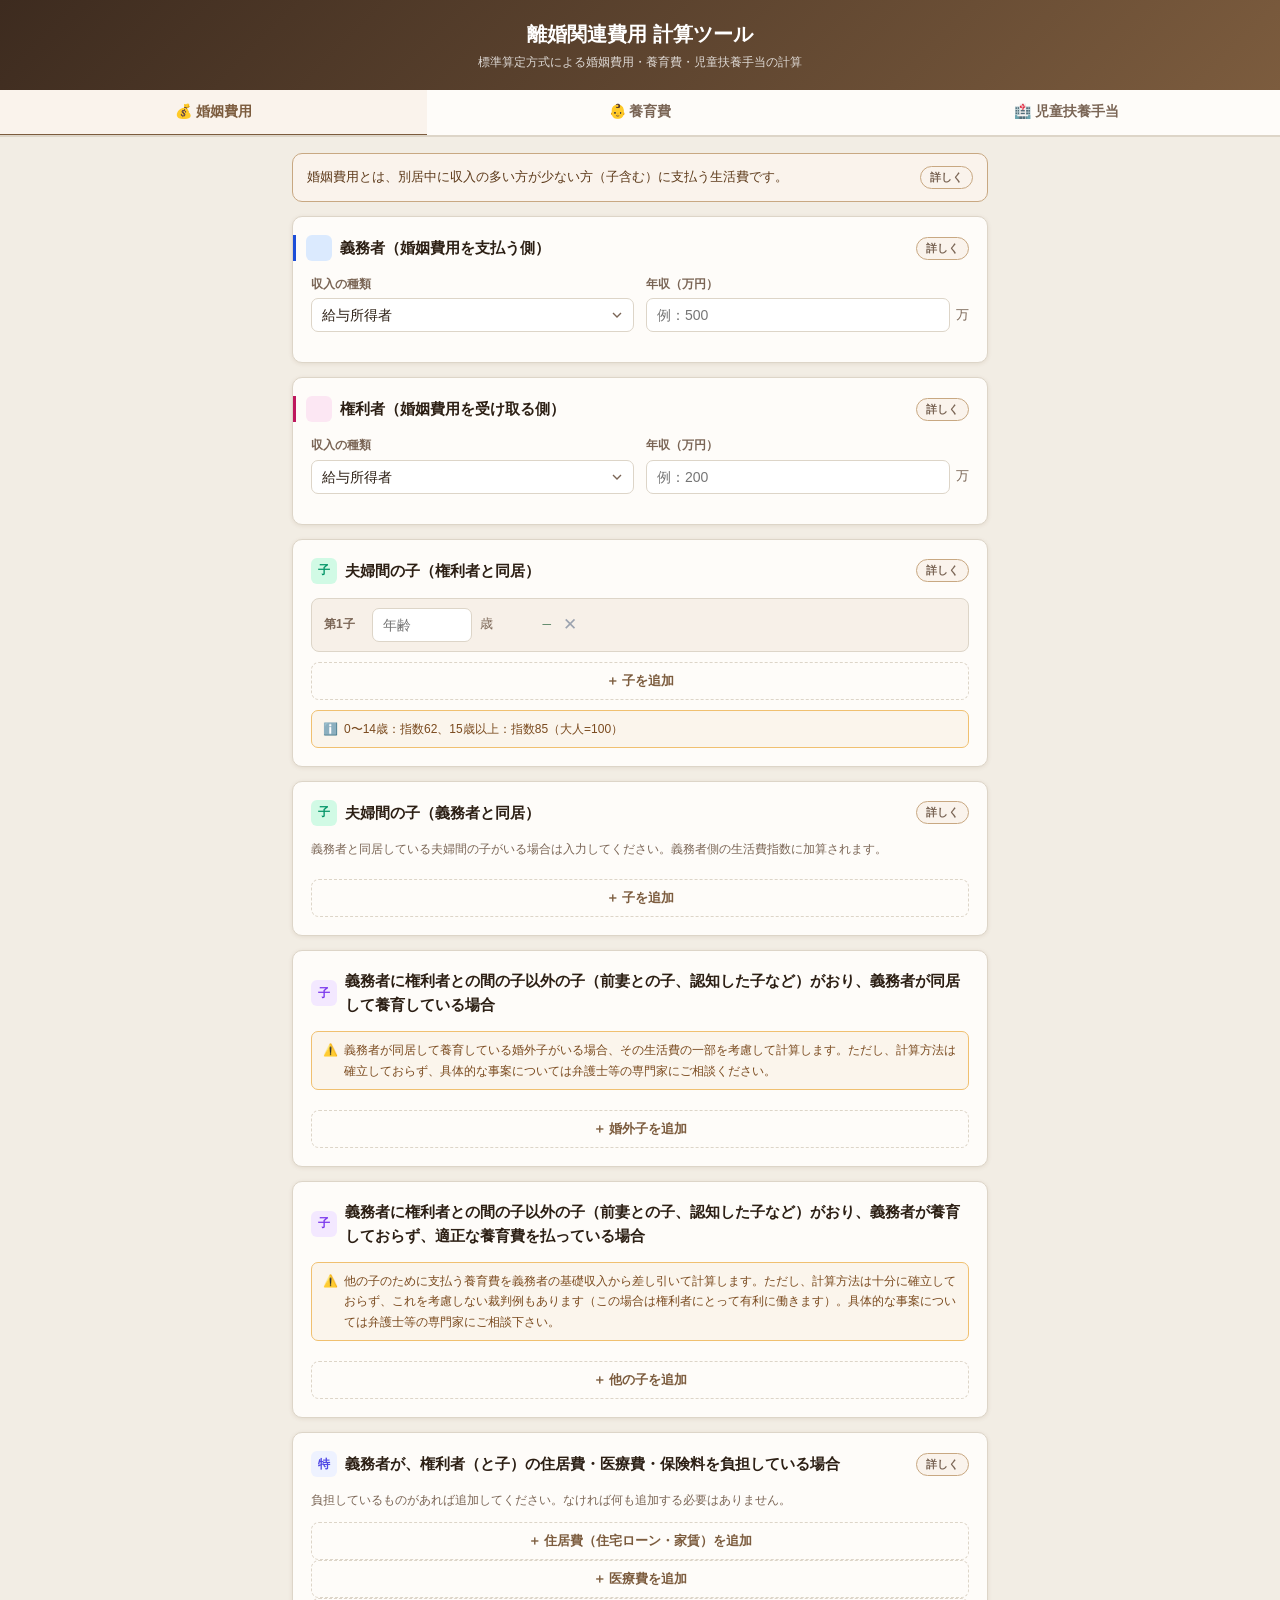
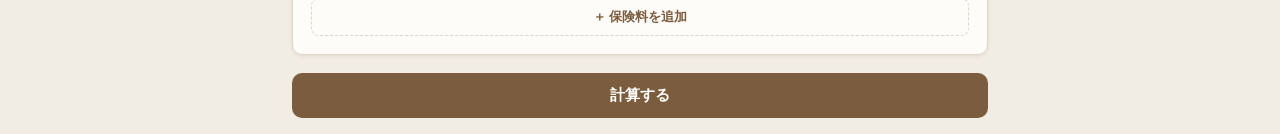
==== commit 16980fb0: "Remove the 財産分与 tab タブ・パネルのほか、計算（calcZaisan・linkRatio）、不動産と期間按分と 基準時の各処理（addProperty・readProperty・up" ====
--- a/index.html
+++ b/index.html
@@ -23,10 +23,7 @@
     .icon-obligor{background:#dbeafe;color:#1d4ed8}
     .icon-obligee{background:#fce7f3;color:#be185d}
     .icon-child{background:#d1fae5;color:#059669}
-    .icon-asset{background:#fef3c7;color:#b45309}
     .icon-other{background:#f3e8ff;color:#7c3aed}
-    .icon-re{background:#e0f2fe;color:#0369a1}
-    .icon-nenkin{background:#fef9c3;color:#ca8a04}
     .person-obligor .card-title{border-left:3px solid #1d4ed8;padding-left:10px;margin-left:-18px}
     .person-obligee .card-title{border-left:3px solid #be185d;padding-left:10px;margin-left:-18px}
     .help-btn{border:1px solid #C8A882;border-radius:20px;background:#FAF3EC;color:var(--text-muted);cursor:pointer;font-size:11px;font-weight:600;flex-shrink:0;margin-left:auto;padding:3px 9px;white-space:nowrap;transition:all .2s}
@@ -71,19 +68,8 @@
     .bk-key{color:var(--text-muted);flex:1}.bk-val{font-weight:700;white-space:nowrap;color:var(--text)}
     .bk-desc{font-size:12px;color:var(--text);padding:3px 2px 6px;line-height:1.65;background:#fff;border-radius:5px;padding:6px 8px;margin:4px 0 6px;border-left:3px solid #C8A882}
     .bk-formula{font-size:11.5px;color:var(--text-muted);background:#EDE5D8;padding:6px 10px;border-radius:5px;font-family:'Courier New',monospace;margin-top:2px;margin-bottom:6px;line-height:1.8;word-break:break-all}
-    .re-card{background:#F7F0E8;border-radius:8px;border:1px solid var(--border);padding:14px;margin-bottom:10px}
-    .re-card-top{display:flex;align-items:center;gap:8px;margin-bottom:12px}
     .re-card-top select{flex:1}
-    .re-equity-row{display:flex;align-items:center;gap:8px;font-size:13px;margin-top:10px;padding-top:10px;border-top:1px dashed var(--border)}
-    .re-equity-label{color:var(--text-muted);font-weight:600}
-    .re-equity{font-weight:700;font-size:15px}
-    .re-equity.pos{color:var(--success)}.re-equity.neg{color:var(--danger)}
-    .asset-list{display:flex;flex-direction:column;gap:8px;margin-bottom:10px}
-    .asset-row{display:grid;grid-template-columns:1fr 120px auto;gap:8px;align-items:center;background:#F7F0E8;border-radius:8px;padding:9px 12px;border:1px solid var(--border)}
-    .asset-row input{width:100%}
-    .ratio-row{display:flex;align-items:center;gap:10px;flex-wrap:wrap}
     .ratio-row input{width:72px}
-    .ratio-sep{font-size:16px;font-weight:700;color:var(--text-muted)}
     .sec-title{font-size:12px;font-weight:700;color:var(--text-muted);letter-spacing:.06em;text-transform:uppercase;margin:14px 0 10px;display:flex;align-items:center;gap:8px}
     .sec-title::after{content:'';flex:1;height:1px;background:var(--border)}
     .note{font-size:12px;color:#7A4A1E;background:#FBF5EC;border:1px solid #F0C070;border-radius:7px;padding:8px 12px 8px 32px;margin-top:8px;position:relative;line-height:1.7}
@@ -119,13 +105,12 @@
 <body>
 <header class="header">
   <h1>離婚関連費用 計算ツール</h1>
-  <p>標準算定方式による婚姻費用・養育費・財産分与の計算</p>
+  <p>標準算定方式による婚姻費用・養育費・児童扶養手当の計算</p>
 </header>
 <nav class="tabs">
   <button class="tab-btn active" onclick="switchTab('konin',this)">💰 婚姻費用</button>
   <button class="tab-btn" onclick="switchTab('youiku',this)">👶 養育費</button>
   <button class="tab-btn" onclick="switchTab('break',this)">🏥 児童扶養手当</button>
-  <button class="tab-btn" onclick="switchTab('zaisan',this)">🏠 財産分与</button>
 </nav>
 <div class="container">
 
@@ -329,106 +314,6 @@
     <div id="y-result" style="display:none;margin-top:14px"></div>
   </div>
 
-  <!-- ===== 財産分与 ===== -->
-  <div id="panel-zaisan" class="panel">
-    <div class="info-banner">
-      <p>財産分与とは、婚姻中に二人で築いた財産を離婚時に分け合うことです。</p>
-      <button class="help-btn" onclick="showHelp('zaisan')">詳しく</button>
-    </div>
-
-    <div class="card">
-      <div class="card-title"><span class="icon" style="background:#fef3c7;color:#b45309">時</span>基準時（婚姻期間）<button class="help-btn" onclick="showHelp('kijunji')">詳しく</button></div>
-      <p style="font-size:12px;color:var(--text-muted);margin-bottom:12px">財産分与の対象は原則として<strong>別居時</strong>の財産です。退職金・保険などの期間按分に使います。</p>
-      <div class="form-row">
-        <div class="form-group"><label>婚姻（入籍）年月</label>
-          <div class="form-row" style="margin-bottom:0;gap:6px">
-            <div class="input-wrap"><input type="number" id="z-mar-year" placeholder="例：2005" min="1950" max="2100" oninput="updMarriageYears()"><span class="unit">年</span></div>
-            <div class="input-wrap" style="max-width:90px"><input type="number" id="z-mar-month" placeholder="4" min="1" max="12" oninput="updMarriageYears()"><span class="unit">月</span></div>
-          </div>
-        </div>
-        <div class="form-group"><label>別居年月（別居していなければ離婚予定時）</label>
-          <div class="form-row" style="margin-bottom:0;gap:6px">
-            <div class="input-wrap"><input type="number" id="z-sep-year" placeholder="例：2024" min="1950" max="2100" oninput="updMarriageYears()"><span class="unit">年</span></div>
-            <div class="input-wrap" style="max-width:90px"><input type="number" id="z-sep-month" placeholder="10" min="1" max="12" oninput="updMarriageYears()"><span class="unit">月</span></div>
-          </div>
-        </div>
-      </div>
-      <div class="re-equity-row"><span class="re-equity-label">婚姻期間：</span><span class="re-equity pos" id="z-marriage-years">─</span></div>
-    </div>
-
-    <div class="card">
-      <div class="card-title"><span class="icon icon-re">家</span>不動産<button class="help-btn" onclick="showHelp('fudosan')">詳しく</button></div>
-      <p style="font-size:12px;color:var(--text-muted);margin-bottom:12px">査定額からローン残高を差し引いた純資産を計算します。マイナスになる場合（オーバーローン）は負債として扱います。頭金に特有財産（婚前貯金・親からの援助など）が入っている場合は、購入価格と頭金を入力すると持込割合で按分します。</p>
-      <div id="z-re-list"></div>
-      <button class="btn-add" onclick="addProperty()">＋ 不動産を追加</button>
-    </div>
-
-    <div class="card">
-      <div class="card-title"><span class="icon" style="background:#e0f2fe;color:#0369a1">按</span>期間按分が必要な財産（退職金・保険・企業年金など）<button class="help-btn" onclick="showHelp('anbun')">詳しく</button></div>
-      <p style="font-size:12px;color:var(--text-muted);margin-bottom:12px">全期間のうち婚姻期間に対応する部分だけが分与の対象になります。<br>対象額 ＝ 金額 × 婚姻期間 ÷ 全期間（勤続年数・契約年数）</p>
-      <div id="z-prorate-list"></div>
-      <button class="btn-add" onclick="addProrate()">＋ 按分財産を追加</button>
-    </div>
-
-    <div class="card">
-      <div class="card-title"><span class="icon icon-asset">＋</span>その他の共有財産（預貯金・株式・退職金など）</div>
-      <p style="font-size:12px;color:var(--text-muted);margin-bottom:12px">婚姻中に二人で形成した財産を入力してください。名義はどちらでも構いません。</p>
-      <div id="z-asset-list" class="asset-list"></div>
-      <button class="btn-add" onclick="addAsset()">＋ 財産を追加</button>
-    </div>
-
-    <div class="card">
-      <div class="card-title"><span class="icon" style="background:#fee2e2;color:#dc2626">－</span>共同の負債（不動産ローン以外）<button class="help-btn" onclick="showHelp('kyodo_saimu')">詳しく</button></div>
-      <p style="font-size:12px;color:var(--text-muted);margin-bottom:12px">婚姻中に共同で負担した借金（カーローン・教育ローンなど）を入力してください。</p>
-      <div id="z-debt-list" class="asset-list"></div>
-      <button class="btn-add" onclick="addDebt()">＋ 負債を追加</button>
-    </div>
-
-    <div class="card">
-      <div class="card-title"><span class="icon" style="background:#f3e8ff;color:#7c3aed">除</span>特有財産（婚姻前から持っていた財産・相続や贈与で得た財産など）<button class="help-btn" onclick="showHelp('separate_property')">詳しく</button></div>
-      <p style="font-size:12px;color:var(--text-muted);margin-bottom:12px">二人で築いた財産ではないため、分与の対象外として差し引きます。</p>
-      <div class="note" style="margin-bottom:10px"><span class="note-icon">⚠️</span>不動産の頭金として入れた特有財産は「不動産」欄で按分処理されるため、ここに<strong>重複して入力しないで</strong>ください。</div>
-      <div class="form-row">
-        <div class="form-group"><label>ご自身の特有財産（万円）</label><div class="input-wrap"><input type="number" id="z-sep-a" placeholder="0" min="0"><span class="unit">万</span></div></div>
-        <div class="form-group"><label>相手方の特有財産（万円）</label><div class="input-wrap"><input type="number" id="z-sep-b" placeholder="0" min="0"><span class="unit">万</span></div></div>
-      </div>
-    </div>
-
-    <div class="card">
-      <div class="card-title"><span class="icon" style="background:#f0fdf4;color:#16a34a">⚙</span>分与条件</div>
-      <div class="sec-title">分与割合</div>
-      <div class="ratio-row">
-        <span style="font-size:13px;font-weight:600">ご自身</span>
-        <div class="input-wrap" style="width:80px"><input type="number" id="z-ratio-a" value="50" min="0" max="100" oninput="linkRatio('a',this.value)"><span class="unit">%</span></div>
-        <span class="ratio-sep">:</span>
-        <span style="font-size:13px;font-weight:600">相手方</span>
-        <div class="input-wrap" style="width:80px"><input type="number" id="z-ratio-b" value="50" min="0" max="100" oninput="linkRatio('b',this.value)"><span class="unit">%</span></div>
-      </div>
-      <div class="note" style="margin-top:8px"><span class="note-icon">ℹ️</span>通常は50%ずつ（2分の1ずつ）の分与が原則です。</div>
-      <div class="sec-title" style="margin-top:14px">現在の保有状況</div>
-      <p style="font-size:12px;color:var(--text-muted);margin-bottom:10px">分与対象財産のうち、それぞれが実際に名義・占有している額を入力してください（特有財産は含めません）。</p>
-      <div class="form-row">
-        <div class="form-group"><label>ご自身が保有している分与対象財産（万円）</label><div class="input-wrap"><input type="number" id="z-hold-a" placeholder="例：3000" min="0"><span class="unit">万</span></div></div>
-        <div class="form-group"><label>相手方が保有している分与対象財産（万円）</label><div class="input-wrap"><input type="number" id="z-hold-b" placeholder="例：1000" min="0"><span class="unit">万</span></div></div>
-      </div>
-    </div>
-
-    <div class="card">
-      <div class="card-title"><span class="icon icon-nenkin">年</span>年金分割（合意分割）の概算<button class="help-btn" onclick="showHelp('nenkin')">詳しく</button></div>
-      <div class="form-row">
-        <div class="form-group"><label>婚姻期間（年）</label><div class="input-wrap"><input type="number" id="z-nenkin-years" placeholder="例：10" min="0"><span class="unit">年</span></div></div>
-        <div class="form-group"><label>按分割合（権利者側の取得分・上限50%）</label><div class="input-wrap"><input type="number" id="z-nenkin-ratio" value="50" min="0" max="50"><span class="unit">%</span></div></div>
-      </div>
-      <div class="form-row">
-        <div class="form-group"><label>ご自身の平均標準報酬月額（万円）</label><div class="input-wrap"><input type="number" id="z-nenkin-a" placeholder="例：30" min="0"><span class="unit">万</span></div></div>
-        <div class="form-group"><label>相手方の平均標準報酬月額（万円）</label><div class="input-wrap"><input type="number" id="z-nenkin-b" placeholder="例：0" min="0"><span class="unit">万</span></div></div>
-      </div>
-      <div class="note"><span class="note-icon">ℹ️</span>この計算は概算であり、実際の分割には年金事務所への請求が必要です。</div>
-    </div>
-
-    <button class="btn-calc" onclick="calcZaisan()">計算する</button>
-    <div id="z-result" style="display:none;margin-top:14px"></div>
-  </div>
 
   <!-- ===== 損益分岐点 ===== -->
   <div id="panel-break" class="panel">
@@ -452,7 +337,7 @@
     <!-- 子の情報 -->
     <div class="card">
       <div class="card-title"><span class="icon icon-child">子</span>子の情報（誕生年月）</div>
-      <div class="note" style="margin-bottom:10px"><span class="note-icon">ℹ️</span>婚姻費用・養育費タブで子を追加すると、各子の欄がここに自動で表示されます。それぞれの誕生年月を入力してください。</div>
+      <div class="note" style="margin-bottom:10px"><span class="note-icon">ℹ️</span>誕生年月は、婚姻費用・養育費タブで入力した<strong>年齢から自動で入ります</strong>。入力は不要です。手当や養育費の終期は誕生月で変わるため、正確な年月が分かる場合だけ上書きしてください。</div>
       <div id="br-children-list"></div>
     </div>
 
@@ -504,18 +389,11 @@
 const HELP={
   konin:{title:'婚姻費用について',body:`<p><strong>婚姻費用</strong>とは、婚姻関係が続いている間（別居中を含む）、収入の多い一方が少ない一方（子の養育費含む）に対して支払う生活費のことです。</p><h4>いつから請求できますか？</h4><p>一般的に、請求または調停申立てをした月からとされています。時期が遅れると請求できる範囲が限られることがあります。</p><h4>請求の手順</h4><ol><li><strong>話し合い</strong>：まず相手方に対して直接請求します。</li><li><strong>調停の申立て</strong>：家庭裁判所に「婚姻費用分担調停」を申し立てることができます。</li><li><strong>審判</strong>：調停で合意に至らない場合は審判に移行し、裁判官が金額を決定します。</li></ol><h4>支払われない場合</h4><p>調停調書や審判書がある場合、強制執行の手続きをとることができる場合があります。</p>`},
   youiku:{title:'養育費について',body:`<p><strong>養育費</strong>とは、子と離れて暮らす親が、子を養育している親に対して支払う、子の生活・教育に必要な費用のことです。</p><h4>いつまで支払いますか？</h4><p>一般的には子が18歳（高校卒業時）になるまでとされることが多いですが、大学等進学の場合の取り決めは当事者間の合意によります。</p><h4>請求の手順</h4><ol><li><strong>話し合い</strong>：当事者間で協議して決定します。合意内容は書面に残しておくことが重要です。</li><li><strong>調停の申立て</strong>：家庭裁判所に「養育費請求調停」を申し立てることができます。</li><li><strong>審判</strong>：調停で合意に至らない場合は審判に移行し、裁判官が決定します。</li></ol><h4>支払われない場合</h4><p>公正証書（強制執行認諾条項付き）や調停調書・審判書がある場合、強制執行の手続きをとることができる場合があります。また、家庭裁判所に履行勧告の申出をすることもできます。</p>`},
-  zaisan:{title:'財産分与とは',body:`<p><strong>財産分与</strong>とは、婚姻中に夫婦が共同で形成した財産を、離婚の際に分配することです。</p><h4>対象になる財産（共有財産の例）</h4><ul><li>婚姻中に形成した預貯金・有価証券</li><li>婚姻中に購入した不動産・車両</li><li>婚姻中に取得した退職金（婚姻期間対応分）</li></ul><h4>対象にならない財産（特有財産）</h4><ul><li>婚姻前から所有していた財産</li><li>婚姻中に相続または贈与を受けた財産</li></ul><h4>分与の割合</h4><p>原則として2分の1ずつとされていますが、個別の事情により異なる場合があります。</p><h4>請求期限</h4><p>離婚成立後2年以内に請求する必要があります。</p>`},
   obligor:{title:'義務者・権利者とは',body:`<h4>義務者</h4><p>婚姻費用または養育費を「支払う義務を負う側」のことです。一般的に収入の多い方が義務者となります。</p><h4>権利者</h4><p>婚姻費用または養育費を「受け取る権利を持つ側」のことです。一般的に収入の少ない方・子と暮らす方が権利者となります。</p><div class="help-note">義務者・権利者はどちらが夫・妻でも構いません。収入状況や子の居住状況によって決まります。</div>`},
   child_index:{title:'子の生活費指数とは',body:`<p>大人の生活費を<strong>100</strong>とした場合に、子の生活費がどの程度の割合になるかを示す数値です。標準算定方式で使用されます。</p><table><tr><th>年齢</th><th>生活費指数</th></tr><tr><td>0〜14歳</td><td>62</td></tr><tr><td>15歳以上</td><td>85</td></tr></table><p style="margin-top:8px">この指数を用いて、各当事者がどの程度の生活費を負担すべきかを算出します。</p>`},
-  fudosan:{title:'不動産の計算について',body:`<p>不動産の財産分与における価値は、<strong>査定額（時価）からローン残高を差し引いた純資産</strong>が基本となります。</p><h4>計算方法</h4><p>純資産 ＝ 査定額 − ローン残高</p><ul><li>純資産がプラスの場合：共有財産に加算されます</li><li>純資産がマイナス（オーバーローン）の場合：負債として扱われます</li></ul><div class="help-note">査定額は不動産会社への査定や路線価等で確認してください。ローン残高は金融機関に確認してください。</div>`},
-  nenkin:{title:'年金分割とは',body:`<p><strong>年金分割</strong>とは、婚姻期間中に厚生年金に加入していた場合、その期間の標準報酬記録を離婚時に分割する制度です。</p><h4>合意分割</h4><p>当事者間の合意（または裁判所の決定）により、婚姻期間中の標準報酬記録を按分します。按分割合は最大50%です。</p><h4>3号分割</h4><p>2008年4月以降の期間について、第3号被保険者（主に専業主婦・主夫）であった方は、その期間分の標準報酬の2分の1を自動的に受け取ることができます。</p><div class="help-note">この計算は概算です。実際の分割請求は、離婚後2年以内に年金事務所へ行う必要があります。</div>`},
-  separate_property:{title:'特有財産とは',body:`<p><strong>特有財産</strong>とは、財産分与の対象とならない、各自の固有の財産のことです。</p><h4>特有財産の例</h4><ul><li>婚姻前から所有していた預貯金・不動産</li><li>婚姻中に相続によって取得した財産</li><li>婚姻中に贈与を受けた財産</li></ul><div class="help-note">特有財産であることの立証は、主張する側が行う必要があります。</div>`},
   base_income:{title:'基礎収入とは',body:`<p><strong>基礎収入</strong>とは、総収入から税金・社会保険料・職業費等を控除した後の、実際に生活費として使用できる収入の目安となる金額です。</p><h4>算定方法</h4><ul><li><strong>給与所得者</strong>：年収 × 38〜54%（収入が高いほど割合が低下）</li><li><strong>事業所得者</strong>：課税所得 × 48〜61%</li><li><strong>給与＋事業所得</strong>：多い方の所得に換算した上で合計</li></ul>`},
   ob_child:{title:'義務者と同居する子について',body:`<p>夫婦間の子のうち、義務者（支払う側）と同居している子がいる場合、その子の生活費指数を義務者側の指数に加算します。</p><p>これにより、義務者が養育する子のコストが考慮され、婚姻費用・養育費の金額が調整されます。</p>`},
-  kyodo_saimu:{title:'共同の負債の分与方法について',body:`<p>婚姻中に共同で作った借金（カーローン・教育ローンなど）は、<strong>共有財産から差し引いた上で財産分与が行われます</strong>。</p><h4>計算の仕組み</h4><p>共有財産 − 共同の負債 ＝ 分与対象の純財産 として、この純財産を決めた割合で分け合います。</p><h4>計算例</h4><p>共有財産 2,000万円、共同の負債 400万円 の場合：<br>純財産 ＝ 1,600万円 → 各自 800万円ずつ（50%の場合）</p><h4>注意点</h4><ul><li>金融機関との関係では、<strong>名義人が返済義務を負い続けます</strong>。離婚後に相手が支払わなかった場合のリスクがあります。</li><li>純財産がマイナスになる場合（負債超過）は、双方が負担する形での協議が別途必要になります。</li><li>具体的な負債の引き受け方や金融機関との交渉については、弁護士にご相談ください。</li></ul><div class="help-note">不動産ローンは「不動産」欄で別途管理します（査定額からローン残高を引いた純資産として計上）。</div>`},
   break_overview:{title:'損益分岐点とは',body:`<p>離婚を検討する際、<strong>経済的な観点から「いつ離婚するのが得か」</strong>を判断するための計算です。</p><h4>比較の仕組み</h4><ul><li><strong>婚姻継続</strong>：毎月、婚姻費用を受け取る</li><li><strong>今すぐ離婚</strong>：毎月、養育費＋児童扶養手当を受け取る</li></ul><p>この差額を月ごとに累積し、累積差額が0を超えた時点が「損益分岐点」です。</p><h4>注意点</h4><ul><li>児童扶養手当は末子が18歳年度末（3月31日）を迎えると支給が終了します</li><li>養育費は合意した終期（18歳・20歳・22歳等）で終了します</li><li>経済的判断だけでなく、精神的・家庭的事情も重要です</li></ul><div class="help-note">この計算は概算です。具体的な判断は弁護士にご相談ください。</div>`},
-  kijunji:{title:'財産分与の基準時',body:`<p>財産分与の対象となる財産は、原則として<strong>別居時点</strong>に存在した財産です。別居後にそれぞれが得た財産・負った借金は、二人で協力して築いたものではないため対象外となります。</p><h4>評価の基準時は別</h4><p>対象財産を確定する基準時は別居時ですが、不動産や株式など<strong>価格が変動する財産の評価額</strong>は、離婚時（または裁判時）の時価で評価するのが一般的です。</p><h4>婚姻期間が使われる場面</h4><p>退職金・保険の解約返戻金・企業年金などは、その全期間のうち婚姻期間に対応する部分だけが分与の対象になります。そのため婚姻（入籍）から別居までの期間を正確に把握する必要があります。</p><div class="help-note">別居していない場合は、離婚予定時を入れて計算してください。長期間の別居後に離婚する場合など、基準時の判断が難しいケースは弁護士にご相談ください。</div>`},
-  anbun:{title:'退職金・保険などの期間按分',body:`<p>退職金や保険の解約返戻金は、その全額が財産分与の対象になるわけではありません。<strong>婚姻期間中に形成された部分だけ</strong>が二人で築いた財産だからです。</p><h4>計算式</h4><p>分与対象額 ＝ 金額 × 婚姻期間 ÷ 全期間（勤続年数・契約年数）</p><h4>例：退職金</h4><p>勤続30年、退職金1,200万円、うち婚姻期間20年の場合</p><p>1,200万円 × 20年 ÷ 30年 ＝ <strong>800万円</strong>が分与対象</p><h4>退職金でよく問題になる点</h4><ul><li><strong>まだ退職していない場合</strong>：別居時に自己都合退職したと仮定した場合の金額を使う方法が一般的です。</li><li><strong>退職までまだ相当先の場合</strong>：支給の確実性が低いとして対象外とされることもあります。</li></ul><h4>保険の解約返戻金</h4><p>婚姻前から契約していた保険は、契約期間のうち婚姻期間に対応する部分のみが対象です。別居時に解約したと仮定した返戻金額を使います。</p><div class="help-note">退職金が対象になるか、どの時点の金額を使うかは事案によって判断が分かれます。金額が大きくなりやすい項目のため、弁護士にご相談ください。</div>`},
   housing:{title:'義務者が住居費を負担している場合',body:`<p>義務者が家を出た後も、権利者（と子）が住む家の<strong>住宅ローンや家賃を払い続けている</strong>場合、義務者は自分の新居費用と合わせて住居費を二重に負担していることになります。そこで、公平の観点から婚姻費用・養育費から一定額を控除する扱いがされています。</p><h4>控除できるのは「標準的住居関係費」まで</h4><p>算定表の基礎収入は、総収入から公租公課・職業費・特別経費を統計的に控除して算出されています。この<strong>特別経費には「住居関係費」が含まれている</strong>ため、標準的な住居費はすでに算定表に織り込み済みです。</p><p>したがって負担額の全額を控除すると二重に差し引くことになり、婚姻費用が不当に低額になります。実務では、<strong>権利者の年間収入階級に対応する標準的住居関係費を上限</strong>として控除します。</p><h4>住宅ローンの元本も統計に含まれている</h4><p>統計上の「住居関係費」は、家計調査年報の「住居」の額に<strong>「土地家屋に関する借金返済」の額を加えたもの</strong>です（出典注2）。つまりローンの返済額そのものが織り込まれているため、元本と利息を分けて考える必要はありません。</p><h4>超過部分はどうなるか</h4><p>住宅ローンには「住居を確保する費用」と「資産形成のための支出」の両面があります。標準的住居関係費を超える部分は資産形成的な支出とみなされ、婚姻費用ではなく<strong>財産分与の手続で清算</strong>するのが実務の考え方です。</p><h4>年間収入階級別の標準的住居関係費（月額）</h4><table><tr><th>年間収入</th><th>住居関係費</th><th>年間収入</th><th>住居関係費</th></tr><tr><td>200万円未満</td><td>22,247円</td><td>700万円未満</td><td>58,376円</td></tr><tr><td>250万円未満</td><td>26,630円</td><td>750万円未満</td><td>63,085円</td></tr><tr><td>300万円未満</td><td>35,586円</td><td>800万円未満</td><td>64,056円</td></tr><tr><td>350万円未満</td><td>34,812円</td><td>900万円未満</td><td>64,469円</td></tr><tr><td>400万円未満</td><td>37,455円</td><td>1000万円未満</td><td>68,332円</td></tr><tr><td>450万円未満</td><td>45,284円</td><td>1250万円未満</td><td>78,065円</td></tr><tr><td>500万円未満</td><td>46,562円</td><td>1500万円未満</td><td>78,903円</td></tr><tr><td>550万円未満</td><td>46,659円</td><td>1500万円以上</td><td>91,554円</td></tr><tr><td>600万円未満</td><td>50,890円</td><td colspan="2" style="color:#8a7a68">階級別の平均値のため、<br>階級間で逆転する箇所があります</td></tr><tr><td>650万円未満</td><td>55,167円</td><td colspan="2"></td></tr></table><h4>計算例</h4><p>算定表上の婚姻費用が月10万円、権利者の年収が180万円（標準的住居関係費22,247円）、義務者の住宅ローン負担が月7万円の場合：</p><p>10万円 − 22,247円 ＝ <strong>77,753円</strong>（ローン7万円を全額引くのではない）</p><div class="help-note">出典：司法研修所編『養育費，婚姻費用の算定に関する実証的研究』31頁「（資料2）平成25〜29年 特別経費実収入比の平均値」（家計調査年報第2−6表・全国・二人以上の世帯のうち勤労者世帯）。実際にいくら控除されるかは事案ごとの裁判所の判断によります。</div>`},
   break_income:{title:'児童扶養手当と収入について',body:`<p>児童扶養手当は、<strong>受け取る側（権利者）の前年の所得</strong>に基づいて支給額が決まります。</p><h4>STEP 1：給与所得の算出（給与所得控除 令和2年改正・住民税基準）</h4><table><tr><th>年収</th><th>給与所得控除額</th></tr><tr><td>162.5万円以下</td><td>55万円（一律）</td></tr><tr><td>162.5万〜180万円</td><td>年収×40%−10万円</td></tr><tr><td>180万〜360万円</td><td>年収×30%＋8万円</td></tr><tr><td>360万〜660万円</td><td>年収×20%＋44万円</td></tr><tr><td>660万〜850万円</td><td>年収×10%＋110万円</td></tr><tr><td>850万円超</td><td>195万円（一律）</td></tr></table><p style="margin-top:6px">給与所得 ＝ 年収 − 給与所得控除額</p><h4>STEP 2：所得額の算出</h4><p>所得額 ＝ 給与所得 ＋ 養育費年額×80% − 8万円（社保相当） − 10万円（給与所得者控除）</p><h4>STEP 3：所得制限限度額との比較（2026年度）</h4><table><tr><th>扶養人数（子の数）</th><th>全部支給限度額</th><th>一部支給限度額</th></tr><tr><td>1人</td><td>107万円</td><td>246万円</td></tr><tr><td>2人</td><td>145万円</td><td>284万円</td></tr><tr><td>3人</td><td>183万円</td><td>322万円</td></tr><tr><td>4人</td><td>221万円</td><td>360万円</td></tr></table><div class="help-note">令和6年11月改正で所得限度額が引き上げられました。限度額は毎年度改定されます。</div>`}
 };
@@ -992,112 +870,8 @@
   const brYEl=document.getElementById('br-youiku');if(brYEl)brYEl.value=Math.round(Math.max(0,monFinal)*10)/10;
 }
 
-function linkRatio(src,val){
-  const other=document.getElementById(src==='a'?'z-ratio-b':'z-ratio-a');
-  if(!other)return;
-  const n=Math.min(100,Math.max(0,Number(val)||0));
-  other.value=100-n;
-}
-
-function calcZaisan(){
-  // ── 不動産（持込特有財産の按分を含む） ──
-  let reAssets=0,reDebts=0,reSepA=0,reSepB=0;
-  const reRows=[];
-  document.querySelectorAll('.z-re-card').forEach(row=>{
-    const r=readProperty(row);
-    if(!r.val&&!r.loan)return;
-    const typeEl=row.querySelector('.re-type');
-    r.label=typeEl?typeEl.value:'不動産';
-    if(r.target>=0)reAssets+=r.target; else reDebts+=Math.abs(r.target);
-    if(r.sep>0){if(r.who==='a')reSepA+=r.sep; else reSepB+=r.sep;}
-    reRows.push(r);
-  });
-
-  // ── 期間按分財産 ──
-  let proTotal=0;const proRows=[];
-  document.querySelectorAll('#z-prorate-list .re-card').forEach(row=>{
-    const r=readProrate(row);
-    if(!r.val||!r.total)return;
-    proTotal+=r.target;
-    proRows.push(r);
-  });
-
-  let otherAssets=0;document.querySelectorAll('.z-asset-val').forEach(el=>{otherAssets+=Number(el.value)||0;});
-  let otherDebts=0;document.querySelectorAll('.z-debt-val').forEach(el=>{otherDebts+=Number(el.value)||0;});
-  const totalAssets=reAssets+otherAssets+proTotal;
-  const totalDebts=reDebts+otherDebts;
-  const sepA=nv('z-sep-a')||0,sepB=nv('z-sep-b')||0;
-  const ratioA=Number(v('z-ratio-a'))||50,ratioB=Number(v('z-ratio-b'))||50;
-  const holdA=nv('z-hold-a')||0,holdB=nv('z-hold-b')||0;
-  if(totalAssets===0&&totalDebts===0)return showErr('z-result','財産または負債を入力してください。');
-
-  const net=totalAssets-totalDebts-sepA-sepB;
-  // 債務超過のときは分与すべき財産がないため、按分は行わない
-  const insolvent=net<=0;
-  const netForSplit=insolvent?0:net;
-  const shouldA=netForSplit*ratioA/100,shouldB=netForSplit*ratioB/100;
-  const diff=holdA-shouldA;
-
-  // 頭金だけ入力され購入価格が空の不動産を検出（按分できないため無視されてしまう）
-  let downWarn='';
-  const badDown=reRows.filter(r=>r.down>0&&!(r.price>0));
-  if(badDown.length){
-    downWarn=`<div class="note" style="margin-top:10px"><span class="note-icon">⚠️</span>頭金が入力されていますが<strong>購入価格が未入力</strong>の不動産があります（${badDown.map(r=>r.label).join('、')}）。持込割合を計算できないため、この頭金は特有財産として控除されていません。購入価格を入力してください。</div>`;
-  }
-
-  // 保有額の整合性チェック（両方入力されている場合のみ）
-  let holdWarn='';
-  if(holdA||holdB){
-    const holdSum=holdA+holdB;
-    const gap=holdSum-netForSplit;
-    if(!insolvent&&Math.abs(gap)>Math.max(1,netForSplit*0.02)){
-      holdWarn=`<div class="note" style="margin-top:10px"><span class="note-icon">⚠️</span>保有額の合計（${fmtMan(holdSum)}）と分与対象の純財産（${fmtMan(netForSplit)}）が${fmtMan(Math.abs(gap))}ずれています。${gap>0?'保有額に特有財産が含まれていないか':'入力漏れの財産がないか'}確認してください。</div>`;
-    }
-  }
-
-  // ── 年金分割 ──
-  let nenkinHtml='';
-  const years=nv('z-nenkin-years'),ratioN=(Number(v('z-nenkin-ratio'))||50)/100;
-  const aMon=nv('z-nenkin-a')||0,bMon=nv('z-nenkin-b')||0;
-  if(years&&(aMon||bMon)){
-    const aTotal=aMon*12*years,bTotal=bMon*12*years,combined=aTotal+bTotal;
-    const newA=combined*(1-ratioN)/(12*years),newB=combined*ratioN/(12*years);
-    nenkinHtml=`<div class="breakdown"><div class="breakdown-title">年金分割の概算（参考値）</div><div class="bk-row"><span class="bk-key">対象期間の標準報酬総額（ご自身）</span><span class="bk-val">${fmtMan(aTotal)}</span></div>${D('平均標準報酬月額×12ヶ月×婚姻年数で求めます。婚姻期間中に厚生年金の対象となった報酬の総額です。')}<div class="bk-row"><span class="bk-key">対象期間の標準報酬総額（相手方）</span><span class="bk-val">${fmtMan(bTotal)}</span></div><div class="bk-row"><span class="bk-key">双方の合計</span><span class="bk-val">${fmtMan(combined)}</span></div>${D('二人分の標準報酬総額を合算します。この合計額を按分割合で分け直します。')}<div class="bk-row" style="margin-top:6px"><span class="bk-key">按分後のご自身の標準報酬月額相当</span><span class="bk-val">${fmtMan(newA)}</span></div><div class="bk-row"><span class="bk-key">按分後の相手方の標準報酬月額相当</span><span class="bk-val">${fmtMan(newB)}</span></div>${D('合算額を按分割合で振り分け、月額に換算した参考値です。実際の年金額は年金事務所にご確認ください。')}<div class="bk-formula">按分割合 ${Math.round(ratioN*100)}%（権利者側取得分）<br>ご自身: ${fmtMan(combined)}×${Math.round((1-ratioN)*100)}%÷(12×${years}年)=${fmtMan(newA)}/月<br>相手方: ${fmtMan(combined)}×${Math.round(ratioN*100)}%÷(12×${years}年)=${fmtMan(newB)}/月</div><div class="note" style="margin-top:10px"><span class="note-icon">ℹ️</span>この計算は概算であり、実際の手続きには年金事務所への照会・請求が必要です。</div></div>`;
-  }
-
-  // ── 不動産の内訳 ──
-  let reHtml='';
-  if(reRows.length){
-    reHtml=`<div class="breakdown"><div class="breakdown-title">不動産の内訳</div>`+reRows.map((r,i)=>{
-      const sepLine=r.sep>0?`<div class="bk-row"><span class="bk-key">　うち特有財産分（${r.who==='a'?'ご自身':'相手方'}の頭金 ${r.down}万／購入価格 ${r.price}万＝${(r.down/r.price*100).toFixed(1)}%）</span><span class="bk-val" style="color:var(--text-muted)">−${fmtMan(r.sep)}</span></div>${D('購入時に特有財産から出した頭金の割合（持込割合）を、現在の査定額に乗じて特有財産分を算出します。値上がり・値下がりの影響も割合に応じて反映されます。')}<div class="bk-formula">特有財産分 ＝ 査定額${r.val}万 × ${r.down}万 ÷ ${r.price}万 ＝ ${fmtMan(r.sep)}</div>`:'';
-      return `<div class="bk-row" style="${i?'margin-top:10px;padding-top:10px;border-top:1px dashed var(--border)':''}"><span class="bk-key" style="font-weight:700">${r.label}</span><span class="bk-val">査定${fmtMan(r.val)} − ローン${fmtMan(r.loan)}</span></div><div class="bk-row"><span class="bk-key">　純資産</span><span class="bk-val" style="color:${r.equity>=0?'var(--text)':'var(--danger)'}">${fmtMan(r.equity)}${r.equity<0?'（オーバーローン）':''}</span></div>${sepLine}<div class="bk-row"><span class="bk-key" style="font-weight:700">　分与対象額</span><span class="bk-val" style="font-weight:700;color:${r.target>=0?'var(--primary)':'var(--danger)'}">${fmtMan(r.target)}</span></div>`;
-    }).join('')+`</div>`;
-  }
-
-  // ── 期間按分の内訳 ──
-  let proHtml='';
-  if(proRows.length){
-    proHtml=`<div class="breakdown"><div class="breakdown-title">期間按分財産の内訳</div>`+proRows.map((r,i)=>{
-      const capped=r.mar>r.total;
-      return `<div class="bk-row" style="${i?'margin-top:10px;padding-top:10px;border-top:1px dashed var(--border)':''}"><span class="bk-key" style="font-weight:700">${r.name}（${r.who==='a'?'ご自身':'相手方'}名義）</span><span class="bk-val">${fmtMan(r.val)}</span></div>${D('全期間のうち婚姻期間に対応する部分だけが、二人で築いた財産として分与の対象になります。')}<div class="bk-formula">${fmtMan(r.val)} × 婚姻期間${r.marUsed}年 ÷ 全期間${r.total}年 ＝ ${fmtMan(r.target)}${capped?'<br>※婚姻期間が全期間を超えていたため全期間で頭打ちにしています':''}</div><div class="bk-row"><span class="bk-key" style="font-weight:700">　分与対象額</span><span class="bk-val" style="font-weight:700;color:var(--primary)">${fmtMan(r.target)}</span></div>`;
-    }).join('')+`</div>`;
-  }
-
-  // ── 結果ボックス ──
-  const resultBox=insolvent
-    ?`<div class="result-box warning"><div class="result-label">財産の精算額</div><div class="result-amount">0円</div><div class="result-sub">負債が資産を上回っているため（債務超過）、分与すべき財産はありません。<br>純財産：${fmtMan(net)}</div></div>`
-    :`<div class="result-box"><div class="result-label">財産の精算額（${diff>0?'ご自身→相手方':'相手方→ご自身'}）</div><div class="result-amount">${fmtEn(Math.abs(diff))}</div><div class="result-sub">${diff>0?'ご自身から相手方へ':'相手方からご自身へ'} ${fmtMan(Math.abs(diff))} の支払いが必要です</div></div>`;
-
-  const insolventNote=insolvent
-    ?`<div class="note" style="margin-top:10px"><span class="note-icon">⚠️</span>債務超過の場合、原則として財産分与は行われません。残った負債をどちらが負担するかは、名義・使途などを踏まえた別途の取り決めになります。具体的な事案については弁護士等の専門家にご相談ください。</div>`
-    :'';
-
-  const html=`${resultBox}${insolventNote}<div class="breakdown"><div class="breakdown-title">財産分与計算内訳</div>${reAssets>0?`<div class="bk-row"><span class="bk-key">不動産の分与対象額合計</span><span class="bk-val">${fmtMan(reAssets)}</span></div>${D('各不動産の査定額からローン残高と特有財産分（頭金の持込割合）を差し引いた、分与の対象となる金額の合計です。')}`:''}${reDebts>0?`<div class="bk-row"><span class="bk-key">不動産のオーバーローン合計</span><span class="bk-val" style="color:var(--danger)">−${fmtMan(reDebts)}</span></div>${D('査定額よりローン残高が多い不動産（オーバーローン）の超過額の合計です。売却しても借金が残るため、資産ではなく負債として計算します。')}`:''}${proTotal>0?`<div class="bk-row"><span class="bk-key">期間按分財産の対象額合計</span><span class="bk-val">${fmtMan(proTotal)}</span></div>${D('退職金・保険解約返戻金などのうち、婚姻期間に対応する部分の合計です。')}`:''}<div class="bk-row"><span class="bk-key">その他の共有財産</span><span class="bk-val">${fmtMan(otherAssets)}</span></div>${D('婚姻中に二人で形成した預貯金・投資・車などの合計です。どちらの名義であっても、婚姻中に形成された財産は原則として共有財産です。')}<div class="bk-row"><span class="bk-key">その他の共同の負債</span><span class="bk-val" style="color:var(--danger)">−${fmtMan(otherDebts)}</span></div>${D('不動産ローン以外で、婚姻中に共同で負担した借金（カーローン・教育ローンなど）の合計です。')}<div class="bk-row"><span class="bk-key">ご自身の特有財産（除外）</span><span class="bk-val" style="color:var(--text-muted)">−${fmtMan(sepA)}</span></div><div class="bk-row"><span class="bk-key">相手方の特有財産（除外）</span><span class="bk-val" style="color:var(--text-muted)">−${fmtMan(sepB)}</span></div>${D('婚姻前から持っていた財産や、相続・贈与で得た財産は二人で築いたものではないため、分与の対象外として差し引きます。')}${(reSepA>0||reSepB>0)?`<div class="bk-row"><span class="bk-key" style="color:var(--text-muted)">（参考）不動産の頭金として持ち込んだ特有財産</span><span class="bk-val" style="color:var(--text-muted)">ご自身${fmtMan(reSepA)}／相手方${fmtMan(reSepB)}</span></div>${D('不動産の分与対象額の計算ですでに控除済みのため、上の特有財産欄とは二重に差し引いていません。')}`:''}<div class="bk-row" style="padding-top:8px;border-top:2px solid var(--border)"><span class="bk-key" style="font-weight:700;color:var(--primary)">分与対象の純財産</span><span class="bk-val" style="color:${net>=0?'var(--primary)':'var(--danger)'};font-size:15px">${fmtMan(net)}</span></div>${D('これが二人で実際に分け合う財産の総額です。共有財産から共同の負債と特有財産をすべて差し引いた金額です。')}${insolvent?'':`<div class="bk-row" style="margin-top:8px"><span class="bk-key">ご自身が取得すべき金額（${ratioA}%）</span><span class="bk-val">${fmtMan(shouldA)}</span></div>${D(`分与対象の純財産に、取り決めた分与割合（${ratioA}%）を掛けた金額です。これがご自身が本来受け取るべき金額です。`)}<div class="bk-row"><span class="bk-key">相手方が取得すべき金額（${ratioB}%）</span><span class="bk-val">${fmtMan(shouldB)}</span></div><div class="bk-row" style="margin-top:8px"><span class="bk-key">ご自身が保有している分与対象財産</span><span class="bk-val">${fmtMan(holdA)}</span></div>${holdB?`<div class="bk-row"><span class="bk-key">相手方が保有している分与対象財産</span><span class="bk-val">${fmtMan(holdB)}</span></div>`:''}<div class="bk-row"><span class="bk-key">ご自身の過不足</span><span class="bk-val" style="color:${diff>=0?'var(--danger)':'var(--success)'}">${diff>=0?'超過（支払い）: ':'不足（受取り）: '}${fmtMan(Math.abs(diff))}</span></div>${D('現在保有している財産と、取得すべき金額の差額です。超過している場合はその分を相手方に支払い、不足している場合は相手方から受け取ることで精算します。')}`}</div>${downWarn}${holdWarn}${reHtml}${proHtml}${nenkinHtml}`;
-  const el=document.getElementById('z-result');el.innerHTML=html;el.style.display='block';el.scrollIntoView({behavior:'smooth',block:'nearest'});
-}
-
 // UI HELPERS
-let cc=0,ocCount=0,ac=0,dc=0,rc=0;
+let cc=0,ocCount=0;
 // ⑧ New counters for ob-children and res-other children
 let obcCount=0,rocCount=0;
 
@@ -1122,22 +896,56 @@
     <div class="form-row" style="margin-bottom:0">
       <div class="form-group">
         <label>誕生年（西暦）</label>
-        <div class="input-wrap"><input type="number" id="br-year-${id}" placeholder="例：2018" min="2000" max="2040"><span class="unit">年</span></div>
+        <div class="input-wrap"><input type="number" id="br-year-${id}" placeholder="年齢から自動" min="1990" max="2040" oninput="markBirthManual(${id})"><span class="unit">年</span></div>
       </div>
       <div class="form-group">
         <label>誕生月</label>
-        <select id="br-month-${id}">${opts}</select>
-      </div>
-    </div>`;
+        <select id="br-month-${id}" onchange="markBirthManual(${id})">${opts}</select>
+      </div>
+    </div>
+    <div style="font-size:11px;color:var(--text-muted);margin-top:6px" id="br-auto-${id}"></div>`;
   list.appendChild(d);
 }
 function rmBrChild(id){rmEl(`br-child-${id}`);}
+
+// 婚姻費用・養育費タブで入力された年齢から誕生年月を推定して埋める。
+// 年齢だけでは誕生月まで特定できないため、「今月でその年齢になった」と仮定する
+// （誕生年＝今年−年齢、誕生月＝今月）。正確な年月が分かる場合は手入力で上書きできる。
+function autoFillBirth(id,age){
+  const y=document.getElementById(`br-year-${id}`),m=document.getElementById(`br-month-${id}`),
+        note=document.getElementById(`br-auto-${id}`);
+  if(!y||!m)return;
+  if(y.dataset.manual==='1')return;
+  const a=Number(age);
+  if(String(age).trim()===''||!isFinite(a)||a<0){
+    y.value='';if(note)note.textContent='';return;
+  }
+  const now=new Date();
+  y.value=now.getFullYear()-Math.floor(a);
+  m.value=now.getMonth()+1;
+  if(note)note.textContent=`※ 婚姻費用タブの年齢（${Math.floor(a)}歳）から推定した年月です。正確な誕生年月が分かる場合は上書きしてください。`;
+}
+
+function markBirthManual(id){
+  const y=document.getElementById(`br-year-${id}`),note=document.getElementById(`br-auto-${id}`);
+  if(y)y.dataset.manual='1';
+  if(note)note.textContent='';
+}
+
+// 子の欄の年齢をすべて損益分岐点タブへ反映する
+function refreshAllBirths(){
+  document.querySelectorAll('[id^="k-cage-"]').forEach(el=>{
+    autoFillBirth(el.id.replace('k-cage-',''),el.value);
+  });
+}
 function syncChildAge(srcP,id,val){
   if(_syncing)return;_syncing=true;
-  const peer=srcP==='k'?'y':'k';
-  const peerEl=document.getElementById(`${peer}-cage-${id}`);
-  if(peerEl){peerEl.value=val;updIdx(peerEl,`${peer}-cidx-${id}`);}
-  _syncing=false;
+  try{
+    const peer=srcP==='k'?'y':'k';
+    const peerEl=document.getElementById(`${peer}-cage-${id}`);
+    if(peerEl){peerEl.value=val;updIdx(peerEl,`${peer}-cidx-${id}`);}
+    autoFillBirth(id,val);
+  }finally{_syncing=false;}
 }
 function rmSharedChild(id){rmEl(`k-child-${id}`);rmEl(`y-child-${id}`);rmBrChild(id);}
 
@@ -1218,112 +1026,6 @@
 function getObChildAges(p){const a=[];document.querySelectorAll(`[id^="${p}-obage-"]`).forEach(el=>{if(el.value.trim()!=='')a.push(Number(el.value));});return a;}
 function getResOtherAges(p){const a=[];document.querySelectorAll(`[id^="${p}-rosage-"]`).forEach(el=>{if(el.value.trim()!=='')a.push(Number(el.value));});return a;}
 
-function addProperty(){
-  rc++;const id=rc;
-  const d=document.createElement('div');
-  d.className='re-card z-re-card';d.id=`z-re-${id}`;
-  const u=`updReEquity('z-re-${id}')`;
-  d.innerHTML=`<div class="re-card-top"><select class="re-type"><option>自宅</option><option>土地</option><option>マンション</option><option>アパート</option><option>その他の不動産</option></select><button class="btn-remove" onclick="rmEl('z-re-${id}')">✕</button></div>
-  <div class="form-row" style="margin-bottom:0"><div class="form-group"><label>査定額（万円）</label><div class="input-wrap"><input type="number" placeholder="例：3000" min="0" class="z-re-val" oninput="${u}"><span class="unit">万</span></div></div><div class="form-group"><label>ローン残高（万円）</label><div class="input-wrap"><input type="number" placeholder="例：1500" min="0" class="z-re-loan" oninput="${u}"><span class="unit">万</span></div></div></div>
-  <div class="sec-title" style="margin-top:12px">特有財産からの頭金がある場合（任意）</div>
-  <div class="form-row" style="margin-bottom:0"><div class="form-group"><label>購入価格（万円）</label><div class="input-wrap"><input type="number" placeholder="例：4000" min="0" class="z-re-price" oninput="${u}"><span class="unit">万</span></div></div><div class="form-group"><label>特有財産からの頭金（万円）</label><div class="input-wrap"><input type="number" placeholder="例：500" min="0" class="z-re-down" oninput="${u}"><span class="unit">万</span></div></div></div>
-  <div class="form-group" style="margin-top:8px"><label>頭金を出した人</label><select class="z-re-downwho" onchange="${u}"><option value="a">ご自身</option><option value="b">相手方</option></select></div>
-  <div class="re-equity-row"><span class="re-equity-label">純資産：</span><span class="re-equity" id="z-re-eq-${id}">─</span></div>
-  <div class="re-equity-row" id="z-re-sep-row-${id}" style="display:none"><span class="re-equity-label">うち特有財産分（持込割合）：</span><span class="re-equity" id="z-re-sep-${id}">─</span></div>
-  <div class="re-equity-row" id="z-re-tgt-row-${id}" style="display:none"><span class="re-equity-label">分与対象額：</span><span class="re-equity pos" id="z-re-tgt-${id}">─</span></div>`;
-  document.getElementById('z-re-list').appendChild(d);
-}
-
-// 1件の不動産から、純資産・特有財産分・分与対象額を求める
-function readProperty(row){
-  const num=cls=>{const el=row.querySelector(cls);return el?Number(el.value)||0:0;};
-  const val=num('.z-re-val'),loan=num('.z-re-loan'),price=num('.z-re-price'),down=num('.z-re-down');
-  const whoEl=row.querySelector('.z-re-downwho');
-  const who=whoEl?whoEl.value:'a';
-  const equity=val-loan;
-  // 持込割合説：現在の査定額 × (特有財産からの頭金 ÷ 購入価格)
-  let sep=0;
-  if(price>0&&down>0)sep=val*Math.min(down,price)/price;
-  // 特有財産分は純資産を超えない（オーバーローン時は0）
-  sep=Math.max(0,Math.min(sep,Math.max(0,equity)));
-  return{val,loan,price,down,who,equity,sep,target:equity-sep,hasDown:price>0&&down>0};
-}
-
-function updReEquity(rowId){
-  const row=document.getElementById(rowId);if(!row)return;
-  const r=readProperty(row);
-  const span=row.querySelector('.re-equity');
-  span.textContent=r.val||r.loan?fmtMan(r.equity):'─';
-  span.className='re-equity '+(r.equity>=0?'pos':'neg');
-  const id=rowId.replace('z-re-','');
-  const sepRow=document.getElementById(`z-re-sep-row-${id}`),tgtRow=document.getElementById(`z-re-tgt-row-${id}`);
-  if(r.hasDown&&r.sep>0){
-    if(sepRow)sepRow.style.display='';
-    if(tgtRow)tgtRow.style.display='';
-    const sepEl=document.getElementById(`z-re-sep-${id}`),tgtEl=document.getElementById(`z-re-tgt-${id}`);
-    if(sepEl){sepEl.textContent=fmtMan(r.sep)+`（${r.who==='a'?'ご自身':'相手方'}・持込${(r.down/r.price*100).toFixed(1)}%）`;sepEl.className='re-equity';}
-    if(tgtEl){tgtEl.textContent=fmtMan(r.target);tgtEl.className='re-equity '+(r.target>=0?'pos':'neg');}
-  }else{
-    if(sepRow)sepRow.style.display='none';
-    if(tgtRow)tgtRow.style.display='none';
-  }
-}
-
-// ── 期間按分財産（退職金・保険解約返戻金など） ──
-let pr=0;
-function addProrate(){
-  pr++;const id=pr;
-  const d=document.createElement('div');
-  d.className='re-card';d.id=`z-pro-${id}`;
-  const u=`updProrate('z-pro-${id}')`;
-  const my=Number(document.getElementById('z-marriage-years')?.dataset.years)||'';
-  d.innerHTML=`<div class="re-card-top"><select class="z-pro-name" onchange="${u}"><option>退職金</option><option>保険の解約返戻金</option><option>確定拠出年金</option><option>企業年金</option><option>その他</option></select><button class="btn-remove" onclick="rmEl('z-pro-${id}')">✕</button></div>
-  <div class="form-row" style="margin-bottom:0"><div class="form-group"><label>金額（万円）</label><div class="input-wrap"><input type="number" placeholder="例：1200" min="0" class="z-pro-val" oninput="${u}"><span class="unit">万</span></div></div><div class="form-group"><label>全期間（勤続・契約年数）</label><div class="input-wrap"><input type="number" placeholder="例：30" min="0" step="0.1" class="z-pro-total" oninput="${u}"><span class="unit">年</span></div></div></div>
-  <div class="form-group" style="margin-top:8px"><label>うち婚姻期間（年）</label><div class="input-wrap"><input type="number" placeholder="基準時カードから自動" min="0" step="0.1" class="z-pro-mar" value="${my}" oninput="${u}"><span class="unit">年</span></div></div>
-  <div class="form-group" style="margin-top:8px"><label>名義</label><select class="z-pro-who" onchange="${u}"><option value="a">ご自身</option><option value="b">相手方</option></select></div>
-  <div class="re-equity-row"><span class="re-equity-label">分与対象額：</span><span class="re-equity pos" id="z-pro-tgt-${id}">─</span></div>`;
-  document.getElementById('z-prorate-list').appendChild(d);
-}
-
-function readProrate(row){
-  const num=cls=>{const el=row.querySelector(cls);return el?Number(el.value)||0:0;};
-  const nameEl=row.querySelector('.z-pro-name'),whoEl=row.querySelector('.z-pro-who');
-  const val=num('.z-pro-val'),total=num('.z-pro-total'),mar=num('.z-pro-mar');
-  // 婚姻期間は全期間を超えない
-  const marUsed=total>0?Math.min(mar,total):0;
-  const target=total>0?val*marUsed/total:0;
-  return{name:nameEl?nameEl.value:'財産',who:whoEl?whoEl.value:'a',val,total,mar,marUsed,target};
-}
-
-function updProrate(rowId){
-  const row=document.getElementById(rowId);if(!row)return;
-  const r=readProrate(row);
-  const el=document.getElementById(rowId.replace('z-pro-','z-pro-tgt-'));
-  if(el)el.textContent=r.total>0&&r.val>0?fmtMan(r.target):'─';
-}
-
-// ── 基準時（婚姻期間）の自動計算 ──
-function updMarriageYears(){
-  const my=nv('z-mar-year'),mm=nv('z-mar-month')||1,sy=nv('z-sep-year'),sm=nv('z-sep-month')||1;
-  const el=document.getElementById('z-marriage-years');if(!el)return;
-  if(!my||!sy){el.textContent='─';delete el.dataset.years;return;}
-  const months=(sy*12+sm)-(my*12+mm);
-  if(months<=0){el.textContent='別居年月が婚姻年月より前です';el.className='re-equity neg';delete el.dataset.years;return;}
-  const years=months/12;
-  el.className='re-equity pos';
-  el.textContent=`${Math.floor(months/12)}年${months%12}ヶ月（${years.toFixed(1)}年）`;
-  el.dataset.years=years.toFixed(1);
-  // 未入力の按分行に反映する
-  document.querySelectorAll('.z-pro-mar').forEach(inp=>{
-    if(inp.value===''){inp.value=years.toFixed(1);const card=inp.closest('.re-card');if(card)updProrate(card.id);}
-  });
-}
-
-function addAsset(){ac++;const id=ac;const d=document.createElement('div');d.className='asset-row';d.id=`z-asset-${id}`;d.innerHTML=`<input type="text" placeholder="財産名（例：銀行預金）"><div class="input-wrap"><input type="number" placeholder="金額" min="0" class="z-asset-val"><span class="unit">万</span></div><button class="btn-remove" onclick="rmEl('z-asset-${id}')">✕</button>`;document.getElementById('z-asset-list').appendChild(d);}
-
-// ⑤ Changed 負債名 input to select dropdown
-function addDebt(){dc++;const id=dc;const d=document.createElement('div');d.className='asset-row';d.id=`z-debt-${id}`;d.innerHTML=`<select class="z-debt-name"><option>カーローン</option><option>教育ローン</option><option>奨学金ローン</option><option>消費者ローン</option><option>その他の借金</option></select><div class="input-wrap"><input type="number" placeholder="残高" min="0" class="z-debt-val"><span class="unit">万</span></div><button class="btn-remove" onclick="rmEl('z-debt-${id}')">✕</button>`;document.getElementById('z-debt-list').appendChild(d);}
-
 function rmEl(id){const el=document.getElementById(id);if(el)el.remove();}
 
 function toggleExtra(prefix){const sel=document.getElementById(`${prefix}-type`);if(!sel)return;const type=sel.value;const extra=document.getElementById(`${prefix}-extra`);if(extra)extra.style.display=type==='mixed'?'block':'none';const ab=document.getElementById(`${prefix}-addback`);if(ab)ab.style.display=(type==='self'||type==='mixed')?'block':'none';const lbl=document.getElementById(`${prefix}-salary-label`);if(lbl)lbl.textContent=type==='self'?'課税所得（万円）':type==='mixed'?'給与収入（万円）':'年収（万円）';}
@@ -1409,20 +1111,37 @@
   const youikuMan=nv('br-youiku')||0;
   const endAge=parseInt(v('br-youiku-end-age'))||18;
 
-  // 各子の誕生年月を収集
+  // 各子の誕生年月を収集。未入力のものは婚姻費用タブの年齢から推定する。
   const brList=document.getElementById('br-children-list');
   const childEls=brList?brList.querySelectorAll('[id^="br-child-"]'):[];
-  if(!childEls.length)return showErr('br-result','子の誕生年月を入力してください。（婚姻費用・養育費タブで子を追加してください）');
-  const children=[];
+  if(!childEls.length)return showErr('br-result','婚姻費用・養育費タブで子を追加してください。');
+  const now=new Date();
+  const children=[];let estimated=0;
   for(const el of childEls){
     const cid=el.id.replace('br-child-','');
-    const yr=parseInt(document.getElementById(`br-year-${cid}`)?.value)||0;
+    const yEl=document.getElementById(`br-year-${cid}`);
+    let yr=parseInt(yEl?.value)||0;
     const mo=parseInt(document.getElementById(`br-month-${cid}`)?.value)||1;
-    if(!yr||yr<1990||yr>2040)
+    // 手入力された年月はそのまま使い、年齢から自動で入った値は推定として扱う
+    let est=yr>0&&!(yEl&&yEl.dataset.manual==='1');
+    if(!yr){
+      // 誕生年が未入力なら年齢から推定（今月でその年齢になったものとみなす）
+      const ageEl=document.getElementById(`k-cage-${cid}`)||document.getElementById(`y-cage-${cid}`);
+      const age=ageEl&&ageEl.value.trim()!==''?Number(ageEl.value):NaN;
+      if(!isFinite(age)||age<0)
+        return showErr('br-result',`第${cid}子の年齢を婚姻費用タブで入力するか、誕生年月を直接入力してください。`);
+      yr=now.getFullYear()-Math.floor(age);
+      est=true;
+    }
+    if(est)estimated++;
+    if(yr<1990||yr>2040)
       return showErr('br-result',`第${cid}子の誕生年（西暦4桁）を正しく入力してください。`);
     const jidoEndYM=brJidoEndYM(yr,mo);
-    children.push({cid,yr,mo,jidoEndYM,jidoEndMN:toMN(jidoEndYM.year,jidoEndYM.month)});
-  }
+    children.push({cid,yr,mo,est,jidoEndYM,jidoEndMN:toMN(jidoEndYM.year,jidoEndYM.month)});
+  }
+  const estNote=estimated>0
+    ?`<div class="note" style="margin-bottom:10px"><span class="note-icon">ℹ️</span>誕生年月が未入力の子は、婚姻費用タブの年齢から推定して計算しています（今月でその年齢になったものとみなしています）。手当や養育費の終期は誕生月で変わるため、正確な年月が分かる場合は上の欄に入力してください。</div>`
+    :'';
 
   // 末子（最後に追加した子 = 最も若い子）の養育費終期
   const lastChild=children[children.length-1];
@@ -1640,7 +1359,7 @@
     </div>`;
 
   const el=document.getElementById('br-result');
-  el.innerHTML=jidoResultHtml+verdictHtml+bepHtml+breakdown1+breakdown2+breakdown3+breakdown4+cautions;
+  el.innerHTML=estNote+jidoResultHtml+verdictHtml+bepHtml+breakdown1+breakdown2+breakdown3+breakdown4+cautions;
   el.style.display='block';
   el.scrollIntoView({behavior:'smooth',block:'nearest'});
 }
@@ -1679,7 +1398,7 @@
   });
 }
 
-addChild('k');addProperty();addAsset();addDebt();buildAddbackBlocks();setupSync();
+addChild('k');buildAddbackBlocks();setupSync();
 
 </script>
 </body>
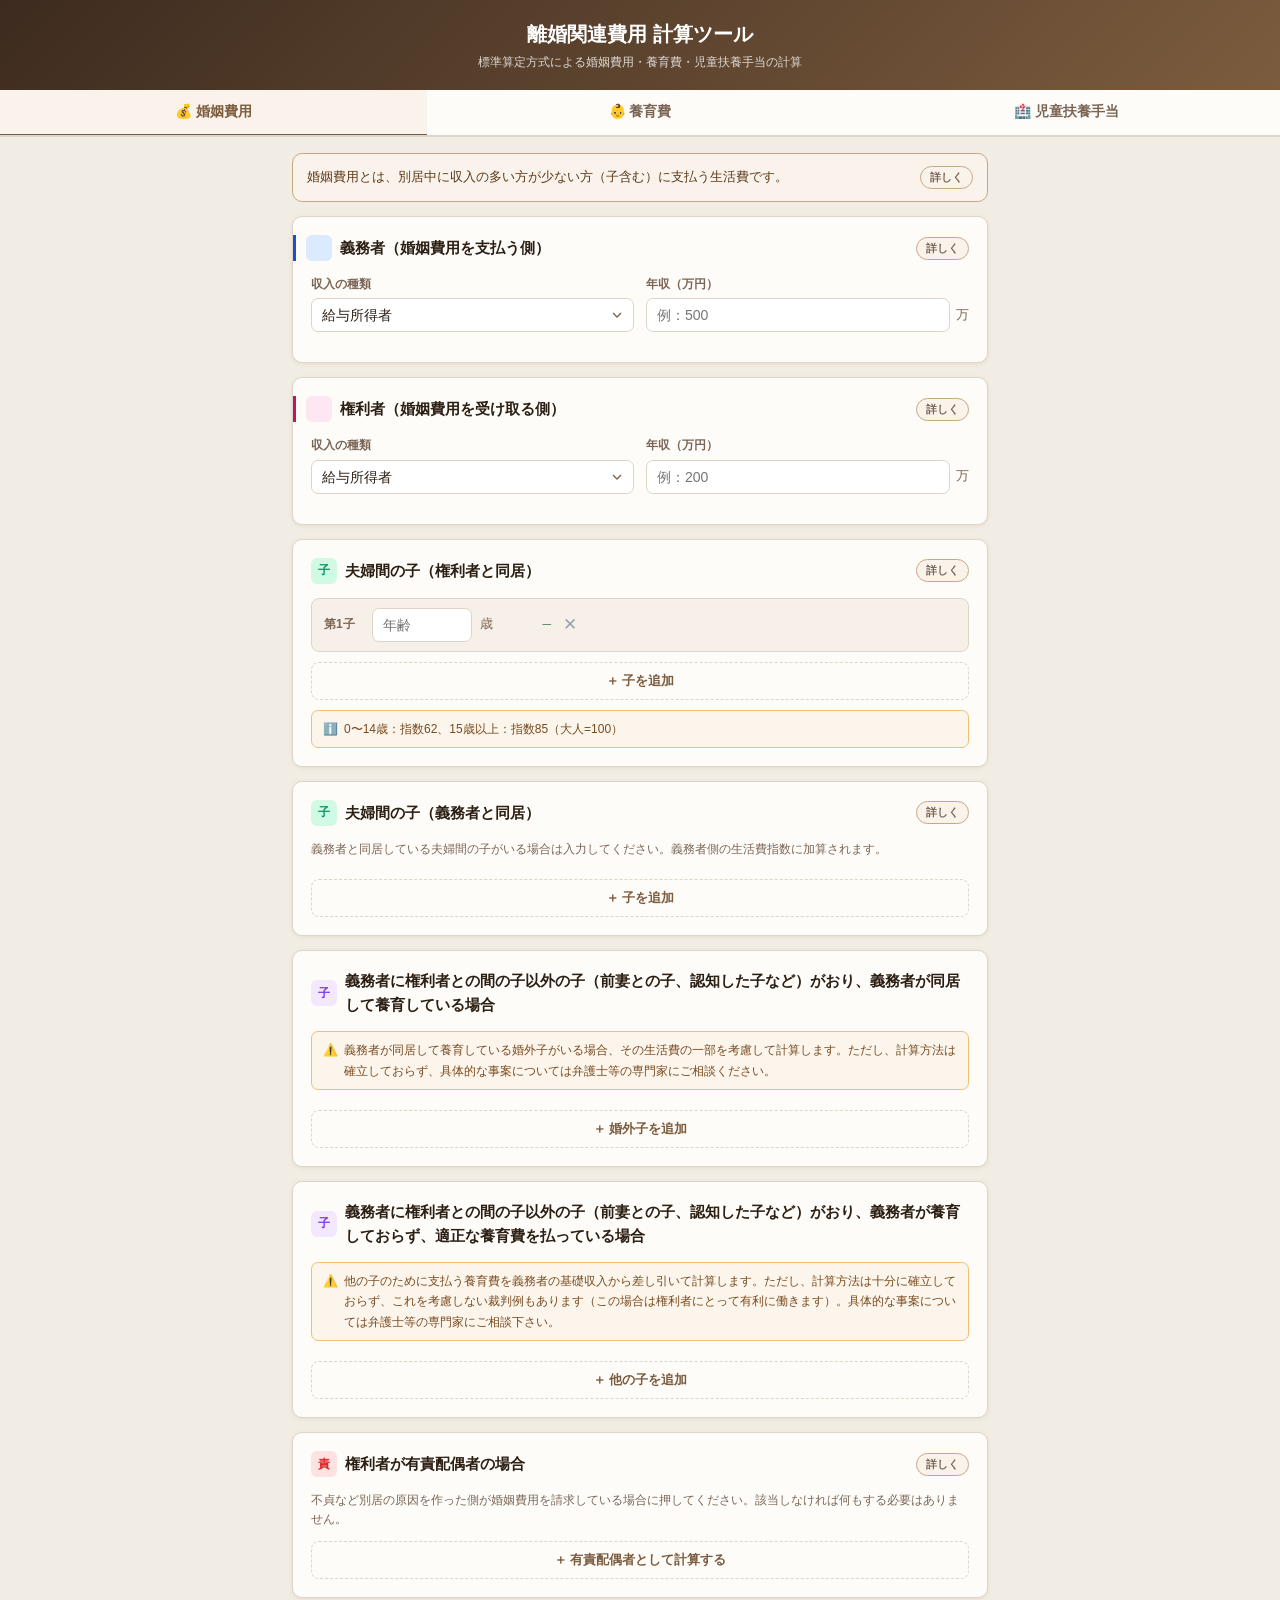
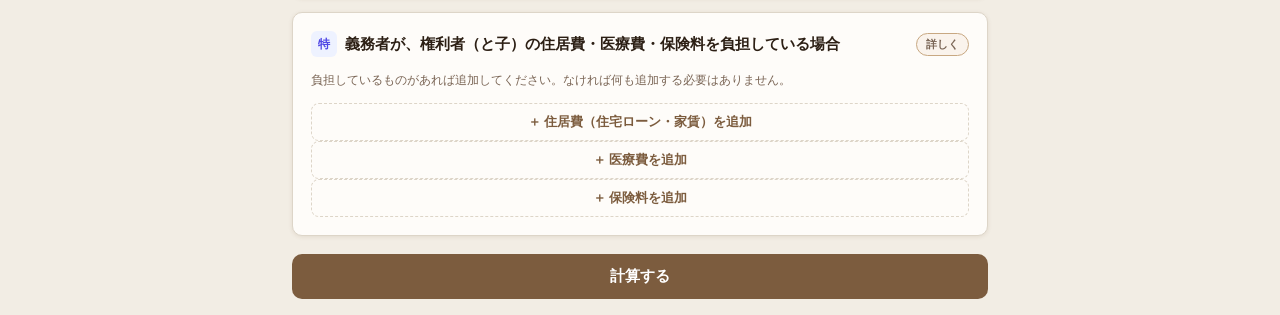
==== commit f29dfe41: "Add a 有責配偶者 button that caps 婚姻費用 at the child's share 不貞などで別居を招いた配偶者が婚姻費用を請求している場合、実務では その配偶者自身の生活費" ====
--- a/index.html
+++ b/index.html
@@ -74,6 +74,9 @@
     .sec-title::after{content:'';flex:1;height:1px;background:var(--border)}
     .note{font-size:12px;color:#7A4A1E;background:#FBF5EC;border:1px solid #F0C070;border-radius:7px;padding:8px 12px 8px 32px;margin-top:8px;position:relative;line-height:1.7}
     .note-icon{position:absolute;left:11px;top:8px}
+    .legal-text{width:100%;box-sizing:border-box;min-height:260px;font-size:12px;line-height:1.9;padding:10px 12px;border:1px solid var(--border);border-radius:7px;background:#fff;color:var(--text);font-family:inherit;resize:vertical;white-space:pre-wrap}
+    .btn-copy{width:100%;margin-top:8px;padding:11px;background:var(--primary);color:#fff;border:none;border-radius:var(--radius);font-size:14px;font-weight:700;cursor:pointer}
+    .btn-copy:hover{background:var(--primary-hover)}
     .note-plain{padding-left:12px}
     .note-plain>div+div{margin-top:6px}
     .err-msg{background:var(--danger-light);border:1px solid #fca5a5;border-radius:8px;padding:10px 14px;color:var(--danger);font-size:13px;margin-bottom:12px}
@@ -200,6 +203,13 @@
         </div>
       </div>
     </div>
+    <!-- 有責配偶者（婚姻費用のみ） -->
+    <div class="card">
+      <div class="card-title"><span class="icon" style="background:#fee2e2;color:#dc2626">責</span>権利者が有責配偶者の場合<button class="help-btn" onclick="showHelp('yuseki')">詳しく</button></div>
+      <p style="font-size:12px;color:var(--text-muted);margin-bottom:12px">不貞など別居の原因を作った側が婚姻費用を請求している場合に押してください。該当しなければ何もする必要はありません。</p>
+      <div id="k-yuseki-list"></div>
+      <button class="btn-add" id="k-add-yuseki" onclick="addYuseki()">＋ 有責配偶者として計算する</button>
+    </div>
     <!-- 特別経費 -->
     <div class="card">
       <div class="card-title"><span class="icon" style="background:#eef2ff;color:#4f46e5">特</span>義務者が、権利者（と子）の住居費・医療費・保険料を負担している場合<button class="help-btn" onclick="showHelp('housing')">詳しく</button></div>
@@ -394,6 +404,7 @@
   base_income:{title:'基礎収入とは',body:`<p><strong>基礎収入</strong>とは、総収入から税金・社会保険料・職業費等を控除した後の、実際に生活費として使用できる収入の目安となる金額です。</p><h4>算定方法</h4><ul><li><strong>給与所得者</strong>：年収 × 38〜54%（収入が高いほど割合が低下）</li><li><strong>事業所得者</strong>：課税所得 × 48〜61%</li><li><strong>給与＋事業所得</strong>：多い方の所得に換算した上で合計</li></ul>`},
   ob_child:{title:'義務者と同居する子について',body:`<p>夫婦間の子のうち、義務者（支払う側）と同居している子がいる場合、その子の生活費指数を義務者側の指数に加算します。</p><p>これにより、義務者が養育する子のコストが考慮され、婚姻費用・養育費の金額が調整されます。</p>`},
   break_overview:{title:'損益分岐点とは',body:`<p>離婚を検討する際、<strong>経済的な観点から「いつ離婚するのが得か」</strong>を判断するための計算です。</p><h4>比較の仕組み</h4><ul><li><strong>婚姻継続</strong>：毎月、婚姻費用を受け取る</li><li><strong>今すぐ離婚</strong>：毎月、養育費＋児童扶養手当を受け取る</li></ul><p>この差額を月ごとに累積し、累積差額が0を超えた時点が「損益分岐点」です。</p><h4>注意点</h4><ul><li>児童扶養手当は末子が18歳年度末（3月31日）を迎えると支給が終了します</li><li>養育費は合意した終期（18歳・20歳・22歳等）で終了します</li><li>経済的判断だけでなく、精神的・家庭的事情も重要です</li></ul><div class="help-note">この計算は概算です。具体的な判断は弁護士にご相談ください。</div>`},
+  yuseki:{title:'権利者が有責配偶者の場合',body:`<p>不貞行為などによって別居を招いた配偶者（有責配偶者）が婚姻費用を請求してきた場合、実務では、<strong>その配偶者自身の生活費部分の請求は権利の濫用として認められない</strong>と扱われています。</p><h4>子の分は減額されない</h4><p>もっとも、<strong>子には何らの責任もありません</strong>。そのため、子の監護に要する費用については、権利者の有責性にかかわらず義務者が分担すべきものとされています。</p><p>そこでこのアプリでは、このボタンを押すと、婚姻費用を<strong>養育費相当額</strong>（子の分のみ）に置き換えて算定します。子がいない場合は0円になります。</p><h4>養育費は影響を受けない</h4><p>養育費は子自身の権利であり、親の有責性とは無関係です。そのため<strong>養育費タブの金額はこのボタンの影響を受けません</strong>。</p><h4>注意</h4><ul><li>不貞があれば当然に減額されるわけではありません。<strong>不貞と別居との因果関係</strong>や立証の可否、双方の有責の程度によります。</li><li>別居後の不貞など、有責性が否定される場合もあります。</li><li>減額の程度（全部否定か一部減額か）も事案によります。</li><li>子の分の算定方法には、婚姻費用を生活費指数で按分して子の分を取り出す方法もあり、その場合はより低額になります。</li></ul><div class="help-note">有責性の有無は争点になりやすく、判断には証拠の評価が必要です。具体的な事案については弁護士にご相談ください。</div>`},
   housing:{title:'義務者が住居費を負担している場合',body:`<p>義務者が家を出た後も、権利者（と子）が住む家の<strong>住宅ローンや家賃を払い続けている</strong>場合、義務者は自分の新居費用と合わせて住居費を二重に負担していることになります。そこで、公平の観点から婚姻費用・養育費から一定額を控除する扱いがされています。</p><h4>控除できるのは「標準的住居関係費」まで</h4><p>算定表の基礎収入は、総収入から公租公課・職業費・特別経費を統計的に控除して算出されています。この<strong>特別経費には「住居関係費」が含まれている</strong>ため、標準的な住居費はすでに算定表に織り込み済みです。</p><p>したがって負担額の全額を控除すると二重に差し引くことになり、婚姻費用が不当に低額になります。実務では、<strong>権利者の年間収入階級に対応する標準的住居関係費を上限</strong>として控除します。</p><h4>住宅ローンの元本も統計に含まれている</h4><p>統計上の「住居関係費」は、家計調査年報の「住居」の額に<strong>「土地家屋に関する借金返済」の額を加えたもの</strong>です（出典注2）。つまりローンの返済額そのものが織り込まれているため、元本と利息を分けて考える必要はありません。</p><h4>超過部分はどうなるか</h4><p>住宅ローンには「住居を確保する費用」と「資産形成のための支出」の両面があります。標準的住居関係費を超える部分は資産形成的な支出とみなされ、婚姻費用ではなく<strong>財産分与の手続で清算</strong>するのが実務の考え方です。</p><h4>年間収入階級別の標準的住居関係費（月額）</h4><table><tr><th>年間収入</th><th>住居関係費</th><th>年間収入</th><th>住居関係費</th></tr><tr><td>200万円未満</td><td>22,247円</td><td>700万円未満</td><td>58,376円</td></tr><tr><td>250万円未満</td><td>26,630円</td><td>750万円未満</td><td>63,085円</td></tr><tr><td>300万円未満</td><td>35,586円</td><td>800万円未満</td><td>64,056円</td></tr><tr><td>350万円未満</td><td>34,812円</td><td>900万円未満</td><td>64,469円</td></tr><tr><td>400万円未満</td><td>37,455円</td><td>1000万円未満</td><td>68,332円</td></tr><tr><td>450万円未満</td><td>45,284円</td><td>1250万円未満</td><td>78,065円</td></tr><tr><td>500万円未満</td><td>46,562円</td><td>1500万円未満</td><td>78,903円</td></tr><tr><td>550万円未満</td><td>46,659円</td><td>1500万円以上</td><td>91,554円</td></tr><tr><td>600万円未満</td><td>50,890円</td><td colspan="2" style="color:#8a7a68">階級別の平均値のため、<br>階級間で逆転する箇所があります</td></tr><tr><td>650万円未満</td><td>55,167円</td><td colspan="2"></td></tr></table><h4>計算例</h4><p>算定表上の婚姻費用が月10万円、権利者の年収が180万円（標準的住居関係費22,247円）、義務者の住宅ローン負担が月7万円の場合：</p><p>10万円 − 22,247円 ＝ <strong>77,753円</strong>（ローン7万円を全額引くのではない）</p><div class="help-note">出典：司法研修所編『養育費，婚姻費用の算定に関する実証的研究』31頁「（資料2）平成25〜29年 特別経費実収入比の平均値」（家計調査年報第2−6表・全国・二人以上の世帯のうち勤労者世帯）。実際にいくら控除されるかは事案ごとの裁判所の判断によります。</div>`},
   break_income:{title:'児童扶養手当と収入について',body:`<p>児童扶養手当は、<strong>受け取る側（権利者）の前年の所得</strong>に基づいて支給額が決まります。</p><h4>STEP 1：給与所得の算出（給与所得控除 令和2年改正・住民税基準）</h4><table><tr><th>年収</th><th>給与所得控除額</th></tr><tr><td>162.5万円以下</td><td>55万円（一律）</td></tr><tr><td>162.5万〜180万円</td><td>年収×40%−10万円</td></tr><tr><td>180万〜360万円</td><td>年収×30%＋8万円</td></tr><tr><td>360万〜660万円</td><td>年収×20%＋44万円</td></tr><tr><td>660万〜850万円</td><td>年収×10%＋110万円</td></tr><tr><td>850万円超</td><td>195万円（一律）</td></tr></table><p style="margin-top:6px">給与所得 ＝ 年収 − 給与所得控除額</p><h4>STEP 2：所得額の算出</h4><p>所得額 ＝ 給与所得 ＋ 養育費年額×80% − 8万円（社保相当） − 10万円（給与所得者控除）</p><h4>STEP 3：所得制限限度額との比較（2026年度）</h4><table><tr><th>扶養人数（子の数）</th><th>全部支給限度額</th><th>一部支給限度額</th></tr><tr><td>1人</td><td>107万円</td><td>246万円</td></tr><tr><td>2人</td><td>145万円</td><td>284万円</td></tr><tr><td>3人</td><td>183万円</td><td>322万円</td></tr><tr><td>4人</td><td>221万円</td><td>360万円</td></tr></table><div class="help-note">令和6年11月改正で所得限度額が引き上げられました。限度額は毎年度改定されます。</div>`}
 };
@@ -461,6 +472,26 @@
   return{income:ee.totalIncome,converted:false};
 }
 
+// 有責配偶者（婚姻費用のみ。養育費は子の権利なので影響しない）
+function addYuseki(){
+  const list=document.getElementById('k-yuseki-list');
+  if(!list||document.getElementById('k-yuseki-row'))return;
+  const d=document.createElement('div');
+  d.className='re-card';
+  d.id='k-yuseki-row';
+  d.innerHTML=`<div class="re-card-top"><span style="font-weight:700;font-size:14px">権利者を有責配偶者として計算</span><button class="btn-remove" onclick="rmYuseki()">✕</button></div>
+    <div class="note" style="margin-top:8px"><span class="note-icon">ℹ️</span>権利者<strong>自身の生活費</strong >の請求は権利の濫用として認めず、<strong>子の監護費用（養育費相当額）に限って</strong>認める計算にします。子がいない場合は0円になります。</div>`;
+  list.appendChild(d);
+  const btn=document.getElementById('k-add-yuseki');
+  if(btn)btn.style.display='none';
+}
+function rmYuseki(){
+  rmEl('k-yuseki-row');
+  const btn=document.getElementById('k-add-yuseki');
+  if(btn)btn.style.display='';
+}
+function isYuseki(){return !!document.getElementById('k-yuseki-row');}
+
 // 特別経費の行を両タブに追加する（子の欄と同じく k/y で共有）
 function addSpecialCost(key){
   if(_syncing)return;
@@ -542,6 +573,22 @@
   const housingType=v(`${p}-housing-type`)||'loan';
   return{items,deduction:total,housingType,
          bracket:table.label,lookupIncome:look.income,converted:look.converted};
+}
+
+// 有責配偶者による減額の内訳HTML
+function yusekiBreakdownHtml(yk,annFull){
+  if(!yk)return'';
+  const split=yk.c2>0;
+  return `<div class="breakdown"><div class="breakdown-title">有責配偶者による減額</div>
+    ${D('不貞など別居の原因を作った配偶者からの婚姻費用の請求は、自身の生活費部分については権利の濫用として認められないのが実務の扱いです。もっとも子に責任はないため、子の監護費用に相当する部分は認められます。そこで養育費相当額をもって婚姻費用とします。')}
+    <div class="bk-row"><span class="bk-key">減額前の婚姻費用（年額）</span><span class="bk-val" style="color:var(--text-muted)">${fmtMan(annFull)}</span></div>
+    ${yk.corr?`<div class="bk-row"><span class="bk-key">権利者の基礎収入の補正</span><span class="bk-val">${fmtMan(yk.bOrig)}→${fmtMan(yk.b)}</span></div>${D('権利者の基礎収入が義務者を上回るため、養育費相当額の算定では義務者と同額として計算しています。')}`:''}
+    <div class="bk-row" style="margin-top:6px"><span class="bk-key">子の生活費（c）</span><span class="bk-val">${fmtMan(yk.c)}</span></div>
+    <div class="bk-row"><span class="bk-key">義務者の負担額</span><span class="bk-val">${fmtMan(yk.y1)}</span></div>
+    ${split?`<div class="bk-row"><span class="bk-key">権利者の負担額（相殺分）</span><span class="bk-val" style="color:#7c3aed">−${fmtMan(yk.y2)}</span></div>`:''}
+    <div class="bk-row" style="padding-top:8px;border-top:2px solid var(--border)"><span class="bk-key" style="font-weight:700;color:var(--primary)">養育費相当額（年額）</span><span class="bk-val" style="color:var(--primary);font-size:15px">${fmtMan(yk.ann)}</span></div>
+    ${D('この額が、有責配偶者である権利者に認められる婚姻費用となります。')}
+  </div>`;
 }
 
 // 特別経費控除の内訳HTML。label は「婚姻費用」「養育費」。
@@ -640,6 +687,103 @@
   });
 }
 
+// ───────────────────────────────────────────────────────────────
+// 書面用の文章（訴状・準備書面にそのまま貼り付けられる体裁）
+// 金額は法律文書の慣行に合わせ「61万8276円」の形式で表記する
+function yenLegal(v){
+  const n=Math.round(v);
+  const sign=n<0?'マイナス':'';
+  const abs=Math.abs(n);
+  const oku=Math.floor(abs/100000000);
+  const man=Math.floor((abs%100000000)/10000);
+  const rest=abs%10000;
+  if(abs===0)return'0円';
+  let t='';
+  if(oku)t+=oku+'億';
+  if(man)t+=man+'万';
+  if(rest||!t)t+=rest;
+  return sign+t+'円';
+}
+// 万円単位の値を書面用に
+const manLegal=v=>yenLegal(v*10000);
+
+// 年齢の配列を「13歳」「15歳及び10歳」「15歳、10歳及び5歳」にする
+function agesLegal(ages){
+  if(!ages.length)return'';
+  const a=ages.map(x=>x+'歳');
+  if(a.length===1)return a[0];
+  return a.slice(0,-1).join('、')+'及び'+a[a.length-1];
+}
+
+// 収入の種類に応じた総収入の説明文
+function incomeLegal(who,inc,type){
+  const t=manLegal(inc.totalIncome);
+  if(type==='self'){
+    if(inc.addback>0){
+      const kazei=manLegal(inc.totalIncome-inc.addback);
+      return `${who}は事業所得者であり、確定申告書の課税される所得金額は${kazei}である。もっとも、同金額には税法上控除されているものの現実には支出されていない費用が含まれているから、これらの合計${manLegal(inc.addback)}を加算した${t}をもって総収入と認定するのが相当である。`;
+    }
+    return `${who}は事業所得者であり、その総収入（確定申告書の課税される所得金額）は${t}である。`;
+  }
+  if(type==='mixed')
+    return `${who}は給与所得及び事業所得を有するところ、これらを${inc.basis==='self'?'事業所得':'給与所得'}に換算した総収入は${t}である。`;
+  return `${who}は給与所得者であり、その総収入は${t}である。`;
+}
+
+// 基礎収入の認定
+function baseIncomeLegal(who,inc,type){
+  const kind=inc.basis==='self'?'自営業者':'給与所得者';
+  return incomeLegal(who,inc,type)
+    +`改定標準算定方式における${kind}の基礎収入割合は、総収入${manLegal(inc.totalIncome)}の場合${inc.rate}パーセントであるから、${who}の基礎収入は${manLegal(inc.baseIncome)}となる（${manLegal(inc.totalIncome)}×${inc.rate}％＝${manLegal(inc.baseIncome)}）。`;
+}
+
+// 特別経費控除の説明
+function housingLegal(h,label,n5){
+  if(!h)return'';
+  let t=(n5||5)+' 特別経費の控除\n';
+  t+=`　算定表の基礎収入は、総収入から公租公課、職業費及び特別経費（住居関係費、保健医療及び保険掛金）を控除して算出されており、標準的な額の特別経費は既に考慮されている。したがって、義務者が権利者の負担すべき特別経費を直接負担している場合であっても、${label}から控除し得るのは、権利者の収入に対応する標準的な額を上限とするのが相当である。\n`;
+  t+=`　権利者の年間収入は${h.bracket}の階級に属するところ、これに対応する標準的な額は次のとおりである。\n`;
+  h.items.forEach(it=>{
+    const nm=it.key==='housing'?`${it.label}（${h.housingType==='rent'?'家賃':'住宅ローン'}）`:it.label;
+    t+=`(${h.items.indexOf(it)+1}) ${nm}\n`;
+    t+=`　義務者の負担額は月額${yenLegal(it.amount)}、標準的な額は月額${yenLegal(it.std)}である。${it.capped?`負担額が標準的な額を超えるから、控除額は${yenLegal(it.deduction)}となる。`:`負担額は標準的な額の範囲内であるから、控除額は${yenLegal(it.deduction)}となる。`}\n`;
+  });
+  if(h.items.length>1)t+=`　控除額の合計は月額${yenLegal(h.deduction)}である。\n`;
+  return t;
+}
+
+function copyLegal(id,btn){
+  const el=document.getElementById(id);
+  if(!el)return;
+  const done=()=>{const o=btn.textContent;btn.textContent='コピーしました';setTimeout(()=>btn.textContent=o,1600);};
+  if(navigator.clipboard&&navigator.clipboard.writeText){
+    navigator.clipboard.writeText(el.value).then(done,()=>{el.select();document.execCommand('copy');done();});
+  }else{el.select();document.execCommand('copy');done();}
+}
+
+// 書面用ブロックのHTML
+function legalBlockHtml(id,text){
+  return `<div class="breakdown"><div class="breakdown-title">書面用の文章</div>
+    ${D('訴状・準備書面にそのまま記載できる体裁にしたものです。事案に合わせて加筆・修正してご利用ください。')}
+    <textarea id="${id}" class="legal-text" readonly>${text.replace(/[&<>]/g,c=>({'&':'&amp;','<':'&lt;','>':'&gt;'}[c]))}</textarea>
+    <button class="btn-copy" onclick="copyLegal('${id}',this)">クリップボードにコピー</button>
+  </div>`;
+}
+
+// 養育費（年額）の算定。子が双方に分属する場合は双方の分担額を相殺する。
+//   ap ＝ 義務者の基礎収入（他の子への養育費控除後）
+//   b  ＝ 権利者の基礎収入（義務者を上回る場合は補正済みの額を渡すこと）
+//   cs ＝ 権利者が監護する子の指数合計 ／ obCs ＝ 義務者が監護する子の指数合計
+//   beta ＝ 義務者が養育する婚外子の修正指数合計
+function calcYouikuAnnual(ap,b,cs,obCs,beta){
+  const denom=ap+b;
+  const c=ap*cs/(100+cs+beta);
+  const y1=denom>0?c*ap/denom:0;
+  const c2=obCs>0?b*obCs/(100+obCs):0;
+  const y2=denom>0?c2*b/denom:0;
+  return{c,y1,c2,y2,ann:y1-y2};
+}
+
 function calcBaseIncome(type,salary,business,insurance,addback){
   salary=Number(salary)||0;business=Number(business)||0;insurance=Number(insurance)||0;addback=Number(addback)||0;
   // 自営業者の課税所得には現実に支出されていない控除が含まれるため加算して総収入とする（同32頁）
@@ -665,6 +809,70 @@
 function D(text){return `<div class="bk-desc">${text}</div>`;}
 
 // ⑧ Updated calcKonin with ob-child and res-other support
+// 婚姻費用の書面用文章
+function legalKonin(d){
+  const{ob,ee,obType,eeType,a,b,ap,otherCS,otherAges,ages,cs,obChildAges,obCs,
+        hasResOther,resOtherAges,resOtherBase,beta,ei,oi,ann,annFull,yk,mon,housing,monFinal}=d;
+  let t='第1 婚姻費用分担金について\n\n';
+  t+='1 算定の方法\n';
+  t+='　婚姻費用の額は、いわゆる改定標準算定方式（司法研修所編「養育費，婚姻費用の算定に関する実証的研究」）により、双方の基礎収入を合算した上、これを権利者世帯及び義務者世帯の生活費指数の比に応じて按分し、権利者に割り当てられるべき額から権利者自身の基礎収入を控除して算出するのが相当である。\n\n';
+
+  t+='2 基礎収入\n';
+  t+='(1) 義務者\n　'+baseIncomeLegal('義務者',ob,obType)+'\n';
+  t+='(2) 権利者\n　'+baseIncomeLegal('権利者',ee,eeType)+'\n';
+  if(otherCS.amount>0){
+    t+='(3) 他の子に対する養育費の控除\n';
+    t+=`　義務者は、権利者との間の子以外の子（${agesLegal(otherAges)}）を養育しておらず、その養育費として年額${manLegal(otherCS.amount)}を支払っている。この額は義務者が権利者及び子のために費消し得ない額であるから、義務者の基礎収入から控除するのが相当である。\n`;
+    t+=`　したがって、義務者の基礎収入は${manLegal(ap)}となる（${manLegal(a)}－${manLegal(otherCS.amount)}）。\n`;
+  }
+  t+='\n';
+
+  t+='3 生活費指数\n';
+  t+='　改定標準算定方式における子の生活費指数は、0歳から14歳までが62、15歳以上が85である。\n';
+  t+=`(1) 権利者と同居する子\n　権利者と同居する子は${agesLegal(ages)}であるから、その生活費指数の合計は${cs}である。\n`;
+  t+=`　権利者世帯の生活費指数は、権利者本人の100に子の指数${cs}を加えた${ei}となる。\n`;
+  if(obCs>0){
+    t+=`(2) 義務者と同居する子\n　義務者と同居する子は${agesLegal(obChildAges)}であるから、その生活費指数の合計は${obCs}である。\n`;
+    t+=`　義務者世帯の生活費指数は、義務者本人の100に子の指数${obCs}を加えた${oi}となる。\n`;
+  }else{
+    t+=`(2) 義務者世帯\n　義務者は子と同居していないから、義務者世帯の生活費指数は義務者本人の100である。\n`;
+  }
+  if(hasResOther){
+    t+=`(3) 義務者が同居して養育する婚外子\n　義務者は、権利者との間の子以外の子（${agesLegal(resOtherAges)}）と同居してこれを養育している。この子については、義務者と他方の親の基礎収入の比に応じて按分した修正生活費指数（合計${beta.toFixed(2)}）により考慮するのが相当である。\n`;
+  }
+  t+='\n';
+
+  t+='4 婚姻費用の額\n';
+  if(hasResOther){
+    t+=`　以上によれば、婚姻費用の年額は、次のとおり${manLegal(annFull)}となる。\n`;
+    t+=`　${manLegal(ap)}×${ei}÷(${ei}＋${oi}＋${beta.toFixed(2)})＋${manLegal(b)}×${ei}÷(${ei}＋${oi})－${manLegal(b)}＝${manLegal(annFull)}\n`;
+  }else{
+    t+=`　以上によれば、婚姻費用の年額は、次のとおり${manLegal(annFull)}となる。\n`;
+    t+=`　(${manLegal(ap)}＋${manLegal(b)})×${ei}÷(${ei}＋${oi})－${manLegal(b)}＝${manLegal(annFull)}\n`;
+  }
+  if(yk){
+    t+=`　これを月額に換算すると、${yenLegal(annFull/12*10000)}となる（${manLegal(annFull)}÷12）。\n\n`;
+    t+='5 権利者が有責配偶者であること\n';
+    t+='　もっとも、権利者は不貞行為により本件別居を招いた有責配偶者であるところ、自ら婚姻関係を破綻させておきながら自身の生活費の分担を求めることは、権利の濫用として許されないというべきである。\n';
+    t+='　他方、子には何らの責任もないから、子の監護に要する費用については、権利者の有責性にかかわらず義務者がこれを分担すべきである。\n';
+    t+='　そこで、本件において認められるべき婚姻費用は、子の監護費用に相当する額、すなわち養育費相当額に限られるというべきである。\n';
+    if(yk.corr)t+=`　なお、権利者の基礎収入（${manLegal(yk.bOrig)}）が義務者を上回るため、養育費相当額の算定においては義務者と同額の${manLegal(yk.b)}として計算する。\n`;
+    t+=`　権利者が監護する子に割り当てられるべき生活費は${manLegal(yk.c)}であり、これを双方の基礎収入の比に応じて按分すると、義務者が分担すべき額は年額${manLegal(yk.y1)}となる。\n`;
+    if(yk.c2>0)t+=`　他方、義務者が監護する子について権利者が分担すべき額は年額${manLegal(yk.y2)}であるから、これを控除する。\n`;
+    t+=`　したがって、義務者が支払うべき婚姻費用の年額は${manLegal(ann)}、月額に換算すると${yenLegal(mon*10000)}となる。\n\n`;
+  }else{
+    t+=`　これを月額に換算すると、${yenLegal(mon*10000)}となる（${manLegal(ann)}÷12）。\n\n`;
+  }
+
+  if(housing)t+=housingLegal(housing,'婚姻費用',yk?6:5)+'\n';
+
+  const fin=Math.max(0,monFinal);
+  t+='よって、婚姻費用分担金は';
+  if(housing)t+=`、上記${yenLegal(mon*10000)}から特別経費の控除額${yenLegal(housing.deduction)}を差し引いた`;
+  t+=`月額${yenLegal(fin*10000)}が相当である。\n`;
+  return t;
+}
+
 function calcKonin(){
   const obSal=nv('k-ob-salary'),eeSal=nv('k-ee-salary');
   if(obSal===null)return showErr('k-result','義務者の収入を入力してください。');
@@ -704,10 +912,22 @@
   const oi=100+obCs;
 
   let ann;
+  /* eslint-disable-next-line */
   if(hasResOther){
-    ann=ap*(100+cs)/(200+cs+beta)+b*(100+cs)/(200+cs)-b;
+    // 婚外子は権利者に扶養義務がないため、義務者の収入のみβを含む世帯で按分する。
+    // β=0 とすると (ap+b)×ei÷(ei+oi)−b に一致する。
+    ann=ap*ei/(ei+oi+beta)+b*ei/(ei+oi)-b;
   }else{
     ann=(ap+b)*ei/(ei+oi)-b;
+  }
+  // 有責配偶者からの請求は、権利者自身の生活費を認めず子の分（養育費相当額）に限る
+  const yuseki=isYuseki();
+  let yk=null,annFull=ann;
+  if(yuseki){
+    let bY=b;const corrY=bY>ap;if(corrY)bY=ap;
+    yk=calcYouikuAnnual(ap,bY,cs,obCs,beta);
+    yk.corr=corrY;yk.bOrig=b;yk.b=bY;
+    ann=yk.ann;
   }
   const mon=ann/12;
 
@@ -721,7 +941,7 @@
   // ① Formula with a (not a')
   let fmlEq,fmlVars;
   if(hasResOther){
-    fmlEq=`婚姻費用（年額）＝ a × (100+α) ÷ (200+α+β) + b × (100+α) ÷ (200+α) − b`;
+    fmlEq=`婚姻費用（年額）＝ a × 権利者側指数 ÷ (権利者側指数+義務者側指数+β) + b × 権利者側指数 ÷ (権利者側指数+義務者側指数) − b`;
     fmlVars=`a ＝ 義務者の基礎収入${aLabel} ／ b ＝ 権利者の基礎収入<br>α ＝ 権利者と同居する子の生活費指数合計 ／ β ＝ 義務者が養育する婚外子の修正生活費指数合計`;
   }else{
     fmlEq=`婚姻費用（年額）＝ (a + b) × 権利者側指数 ÷ (権利者側指数 + 義務者側指数) − b`;
@@ -750,7 +970,7 @@
   // Build result formula lines
   let resultFormula='';
   if(hasResOther){
-    resultFormula=`a×(100+α)÷(200+α+β) + b×(100+α)÷(200+α) − b<br>${fmtMan(ap)}×(100+${cs})÷(200+${cs}+${beta.toFixed(3)}) + ${fmtMan(b)}×(100+${cs})÷(200+${cs}) − ${fmtMan(b)}<br>=${fmtMan(ann)}`;
+    resultFormula=`a×権利者側指数÷(権利者側指数+義務者側指数+β) + b×権利者側指数÷(権利者側指数+義務者側指数) − b<br>${fmtMan(ap)}×${ei}÷(${ei}+${oi}+${beta.toFixed(3)}) + ${fmtMan(b)}×${ei}÷(${ei}+${oi}) − ${fmtMan(b)}<br>=${fmtMan(ann)}`;
   }else{
     resultFormula=`(a+b)×権利者側指数÷(権利者側指数+義務者側指数)−b<br>(${fmtMan(ap)}+${fmtMan(b)})×${ei}÷(${ei}+${oi})−${fmtMan(b)}<br>=${fmtMan((ap+b)*ei/(ei+oi))}−${fmtMan(b)}=${fmtMan(ann)}`;
   }
@@ -762,13 +982,73 @@
     obSideDesc=`<div class="bk-row"><span class="bk-key">義務者側の指数</span><span class="bk-val">${oi}${obCs>0?'（義務者本人100＋同居の子'+obCs+'）':'（義務者本人のみ）'}</span></div>${D(obCs>0?'義務者本人（大人=100）と義務者と同居する子の指数の合計です。':'義務者は子と別居しているため、本人分（大人=100）のみです。')}`;
   }
 
-  const html=`<div class="result-box ${monFinal<=0?'warning':''}"><div class="result-label">月額婚姻費用（目安）${housing?'<span style="font-size:11px;font-weight:600">（住居費控除後）</span>':''}</div><div class="result-amount">${monFinal<=0?'0円':fmtEn(monFinal)}</div><div class="result-sub">年額：${monFinal<=0?'0円':fmtEn(monFinal*12)}${mon<0?'<br>※権利者の収入が高いため婚姻費用は発生しません':(monFinal<=0&&housing?'<br>※住居費の控除により婚姻費用は0円となります':'')}${housing?`<br>控除前：${fmtEn(mon)}／月`:''}</div></div>${fml}<div class="breakdown"><div class="breakdown-title">計算内訳</div><div class="bk-row"><span class="bk-key">義務者の基礎収入（a）</span><span class="bk-val">${fmtMan(a)}</span></div>${D('義務者の年収から税金・社会保険料・職業関連費用などを差し引いた、家族の生活費に使える金額です。収入が高いほど控除率が上がります。')}<div class="bk-formula">${ob.steps.join('<br>')}</div><div class="bk-row" style="margin-top:6px"><span class="bk-key">権利者の基礎収入（b）</span><span class="bk-val">${fmtMan(b)}</span></div>${D('権利者についても同じ方法で算出した、生活費に使える金額です。')}<div class="bk-formula">${ee.steps.join('<br>')}</div>${otherHtml}${betaHtml}<div class="bk-row" style="margin-top:6px"><span class="bk-key">子の指数合計（権利者と同居）</span><span class="bk-val">${cs}</span></div>${D('各子の生活費を数値化したものです。大人を100として、0〜14歳は62、15歳以上は85として計算します。複数の子がいる場合は合計します。')}${ages.length?'<div class="bk-formula">'+ages.map((ag,i)=>`第${i+1}子(${ag}歳):指数${childIndex(ag)}`).join('<br>')+'</div>':''}<div class="bk-row" style="margin-top:4px"><span class="bk-key">権利者側の指数合計</span><span class="bk-val">100（権利者）＋${cs}（子）＝${ei}</span></div>${D('権利者自身（大人=100）と子たちの指数を合算した数値です。権利者と子が生活するために必要な費用の規模を表しています。')}${obChildHtml}${obSideDesc}<div class="bk-row" style="margin-top:6px"><span class="bk-key">婚姻費用（年額）</span><span class="bk-val">${fmtMan(ann)}</span></div>${D('義務者と権利者の基礎収入を合わせた生活費総額を、それぞれの指数に応じて按分します。権利者側（子含む）に割り当てられた分から、権利者自身の基礎収入を差し引いた差額が、義務者が支払うべき婚姻費用です。')}<div class="bk-formula">${resultFormula}</div><div class="bk-row" style="margin-top:6px"><span class="bk-key">月額（年額÷12）</span><span class="bk-val">${fmtMan(mon)}</span></div></div>${housingBreakdownHtml(housing,'婚姻費用',mon,monFinal)}`;
+  const html=`<div class="result-box ${monFinal<=0?'warning':''}"><div class="result-label">月額婚姻費用（目安）${yuseki?'<span style="font-size:11px;font-weight:600">（有責配偶者・子の分のみ）</span>':(housing?'<span style="font-size:11px;font-weight:600">（住居費控除後）</span>':'')}</div><div class="result-amount">${monFinal<=0?'0円':fmtEn(monFinal)}</div><div class="result-sub">年額：${monFinal<=0?'0円':fmtEn(monFinal*12)}${mon<0?'<br>※権利者の収入が高いため婚姻費用は発生しません':(monFinal<=0&&housing?'<br>※住居費の控除により婚姻費用は0円となります':'')}${housing?`<br>控除前：${fmtEn(mon)}／月`:''}</div></div>${fml}<div class="breakdown"><div class="breakdown-title">計算内訳</div><div class="bk-row"><span class="bk-key">義務者の基礎収入（a）</span><span class="bk-val">${fmtMan(a)}</span></div>${D('義務者の年収から税金・社会保険料・職業関連費用などを差し引いた、家族の生活費に使える金額です。収入が高いほど控除率が上がります。')}<div class="bk-formula">${ob.steps.join('<br>')}</div><div class="bk-row" style="margin-top:6px"><span class="bk-key">権利者の基礎収入（b）</span><span class="bk-val">${fmtMan(b)}</span></div>${D('権利者についても同じ方法で算出した、生活費に使える金額です。')}<div class="bk-formula">${ee.steps.join('<br>')}</div>${otherHtml}${betaHtml}<div class="bk-row" style="margin-top:6px"><span class="bk-key">子の指数合計（権利者と同居）</span><span class="bk-val">${cs}</span></div>${D('各子の生活費を数値化したものです。大人を100として、0〜14歳は62、15歳以上は85として計算します。複数の子がいる場合は合計します。')}${ages.length?'<div class="bk-formula">'+ages.map((ag,i)=>`第${i+1}子(${ag}歳):指数${childIndex(ag)}`).join('<br>')+'</div>':''}<div class="bk-row" style="margin-top:4px"><span class="bk-key">権利者側の指数合計</span><span class="bk-val">100（権利者）＋${cs}（子）＝${ei}</span></div>${D('権利者自身（大人=100）と子たちの指数を合算した数値です。権利者と子が生活するために必要な費用の規模を表しています。')}${obChildHtml}${obSideDesc}<div class="bk-row" style="margin-top:6px"><span class="bk-key">婚姻費用（年額）</span><span class="bk-val">${fmtMan(ann)}</span></div>${D('義務者と権利者の基礎収入を合わせた生活費総額を、それぞれの指数に応じて按分します。権利者側（子含む）に割り当てられた分から、権利者自身の基礎収入を差し引いた差額が、義務者が支払うべき婚姻費用です。')}<div class="bk-formula">${resultFormula}</div><div class="bk-row" style="margin-top:6px"><span class="bk-key">月額（年額÷12）</span><span class="bk-val">${fmtMan(mon)}</span></div></div>${yusekiBreakdownHtml(yk,annFull)}${housingBreakdownHtml(housing,'婚姻費用',mon,monFinal)}${legalBlockHtml('k-legal',legalKonin({ob,ee,obType:v('k-ob-type'),eeType:v('k-ee-type'),a,b,ap,otherCS,otherAges:getOtherAges('k'),ages,cs,obChildAges,obCs,hasResOther,resOtherAges,resOtherBase,beta,ei,oi,ann,annFull,yk,mon,housing,monFinal}))}`;
   const kNote=`<div class="note" style="margin-top:10px"><span class="note-icon">💡</span><span>通常は離婚前の<strong>婚姻費用</strong>の方が多くなりますが、離婚後の養育費に<strong>児童扶養手当</strong>を加えると実質的に多くなることもあります。<br><a onclick="switchTabByName('break')" style="color:var(--primary);cursor:pointer;font-weight:700;text-decoration:underline">→ 児童扶養手当タブで確認する</a></span></div>`;
   const el=document.getElementById('k-result');el.innerHTML=html+kNote;el.style.display='block';el.scrollIntoView({behavior:'smooth',block:'nearest'});
   const brKEl=document.getElementById('br-konin');if(brKEl)brKEl.value=monFinal>0?Math.round(monFinal*10)/10:0;
 }
 
 // ⑧ Updated calcYouiku with ob-child and res-other support
+// 養育費の書面用文章
+function legalYouiku(d){
+  const{ob,ee,obType,eeType,a,b,bOrig,corr,ap,otherCS,otherAges,ages,cs,
+        obChildAges,obCs,hasResOther,resOtherAges,beta,c,c2,y1,y2,ann,mon,housing,monFinal}=d;
+  const split=obCs>0;
+  let t='第1 養育費について\n\n';
+  t+='1 算定の方法\n';
+  t+='　養育費の額は、いわゆる改定標準算定方式（司法研修所編「養育費，婚姻費用の算定に関する実証的研究」）により、義務者の基礎収入から子に割り当てられるべき生活費を算出した上、これを双方の基礎収入の比に応じて按分して算出するのが相当である。\n';
+  if(split)t+='　本件では当事者双方が子を監護しているところ、権利者もまた義務者が監護する子について養育費を分担すべき立場にあるから、双方の分担額をそれぞれ算定した上、これを相殺した差額をもって授受されるべき養育費とするのが相当である。\n';
+  t+='\n';
+
+  t+='2 基礎収入\n';
+  t+='(1) 義務者\n　'+baseIncomeLegal('義務者',ob,obType)+'\n';
+  t+='(2) 権利者\n　'+baseIncomeLegal('権利者',ee,eeType)+'\n';
+  if(corr)t+=`　もっとも、権利者の基礎収入（${manLegal(bOrig)}）が義務者の基礎収入を上回るため、権利者の基礎収入は義務者と同額の${manLegal(b)}として算定する。\n`;
+  if(otherCS.amount>0){
+    t+='(3) 他の子に対する養育費の控除\n';
+    t+=`　義務者は、権利者との間の子以外の子（${agesLegal(otherAges)}）を養育しておらず、その養育費として年額${manLegal(otherCS.amount)}を支払っているから、これを義務者の基礎収入から控除するのが相当である。\n`;
+    t+=`　したがって、義務者の基礎収入は${manLegal(ap)}となる（${manLegal(a)}－${manLegal(otherCS.amount)}）。\n`;
+  }
+  t+='\n';
+
+  t+='3 生活費指数\n';
+  t+='　改定標準算定方式における子の生活費指数は、0歳から14歳までが62、15歳以上が85である。\n';
+  t+=`　権利者と同居する子は${agesLegal(ages)}であるから、その生活費指数の合計は${cs}である。\n`;
+  if(split)t+=`　他方、義務者が監護する子は${agesLegal(obChildAges)}であるから、その生活費指数の合計は${obCs}である。\n`;
+  if(hasResOther)t+=`　さらに、義務者は権利者との間の子以外の子（${agesLegal(resOtherAges)}）と同居してこれを養育しているところ、この子については義務者と他方の親の基礎収入の比に応じて按分した修正生活費指数（合計${beta.toFixed(2)}）により考慮するのが相当である。\n`;
+  t+='\n';
+
+  t+='4 養育費の額\n';
+  t+=`(1) 義務者が分担すべき額\n`;
+  t+=`　権利者が監護する子に割り当てられるべき生活費は、義務者の基礎収入に当該子の生活費指数の割合を乗じて、次のとおり${manLegal(c)}となる。\n`;
+  t+=`　${manLegal(ap)}×${cs}÷(100＋${cs}${hasResOther?'＋'+beta.toFixed(2):''})＝${manLegal(c)}\n`;
+  t+=`　これを双方の基礎収入の比に応じて按分すると、義務者が分担すべき額は年額${manLegal(y1)}となる。\n`;
+  t+=`　${manLegal(c)}×${manLegal(ap)}÷(${manLegal(ap)}＋${manLegal(b)})＝${manLegal(y1)}\n`;
+  if(split){
+    t+=`(2) 権利者が分担すべき額\n`;
+    t+=`　同様に、義務者が監護する子に割り当てられるべき生活費は、権利者の基礎収入を基礎として次のとおり${manLegal(c2)}となる。\n`;
+    t+=`　${manLegal(b)}×${obCs}÷(100＋${obCs})＝${manLegal(c2)}\n`;
+    t+=`　これを双方の基礎収入の比に応じて按分すると、権利者が分担すべき額は年額${manLegal(y2)}となる。\n`;
+    t+=`　${manLegal(c2)}×${manLegal(b)}÷(${manLegal(ap)}＋${manLegal(b)})＝${manLegal(y2)}\n`;
+    t+=`(3) 相殺\n`;
+    t+=`　上記(1)から(2)を控除すると、義務者が支払うべき養育費の年額は${manLegal(ann)}となる。\n`;
+    t+=`　${manLegal(y1)}－${manLegal(y2)}＝${manLegal(ann)}\n`;
+  }
+  if(ann<0){
+    t+=`　もっとも、上記のとおり差額は負の値となるから、義務者が権利者に対して支払うべき養育費は生じず、かえって権利者が義務者に対し月額${yenLegal(Math.abs(mon)*10000)}を支払うべき関係となる。\n\n`;
+    return t;
+  }
+  t+=`　これを月額に換算すると、${yenLegal(mon*10000)}となる（${manLegal(ann)}÷12）。\n\n`;
+
+  if(housing)t+=housingLegal(housing,'養育費')+'\n';
+
+  const fin=Math.max(0,monFinal);
+  t+='よって、養育費は';
+  if(housing)t+=`、上記${yenLegal(mon*10000)}から特別経費の控除額${yenLegal(housing.deduction)}を差し引いた`;
+  t+=`月額${yenLegal(fin*10000)}が相当である。\n`;
+  return t;
+}
+
 function calcYouiku(){
   const obSal=nv('y-ob-salary');
   if(obSal===null)return showErr('y-result','義務者の収入を入力してください。');
@@ -808,15 +1088,10 @@
   // ② Conditional a label
   const aLabel=otherCS.amount>0?'（他の子への養育費控除後）':'';
 
-  let c,ann;
-  if(hasResOther){
-    // 同居婚外子あり: 養育費 = ap × α / (100 + obCs + α + β)
-    ann=ap*cs/(100+obCs+cs+beta);
-    c=null;
-  }else{
-    c=ap*cs/(100+obCs+cs);
-    ann=c*ap/(ap+b);
-  }
+  // 子が双方に分属する場合、権利者も義務者と同居する子について分担義務を負うため、
+  // 双方向に算定して相殺する。
+  const yk=calcYouikuAnnual(ap,b,cs,obCs,beta);
+  const {c,y1,c2,y2,ann}=yk;
   const mon=ann/12;
 
   // 住居費控除（算定結果から標準的住居関係費を上限に控除）
@@ -824,17 +1099,16 @@
   const monFinal=mon-(housing?housing.deduction/10000:0);
 
   // ① Formula with a (not a')
-  let fmlEq1,fmlEq2,fmlVars;
-  if(hasResOther){
-    fmlEq1=`① β（婚外子の修正指数）＝ 子の指数 × a ÷ (a + Z)`;
-    fmlEq2=`② 養育費（年額）＝ a × α ÷ (100${obCs>0?' + γ':''} + α + β)`;
-    fmlVars=`a ＝ 義務者の基礎収入${aLabel} ／ Z ＝ 婚外子の他方の親の基礎収入<br>α ＝ 子の生活費指数合計 ／ β ＝ 婚外子の修正生活費指数合計`+(obCs>0?` ／ γ ＝ 義務者と同居する子の指数合計`:'');
-  }else{
-    fmlEq1=`① 子の生活費 c ＝ a × 子の指数合計 ÷ (100${obCs>0?' + γ':''} + 子の指数合計)`;
-    fmlEq2=`② 養育費（年額）＝ c × a ÷ (a + b)`;
-    fmlVars=`a ＝ 義務者の基礎収入${aLabel} ／ b ＝ 権利者の基礎収入<br>子の指数合計 ＝ 各子の生活費指数の合計（0〜14歳=62、15歳以上=85）`+(obCs>0?` ／ γ ＝ 義務者と同居する子の指数合計`:'');
-  }
-  const fml=`<div class="formula-header"><div class="fh-title">養育費の計算式（標準算定方式）</div><div class="fh-eq">${fmlEq1}</div><div class="fh-eq">${fmlEq2}</div><div class="fh-vars">${fmlVars}</div></div>`;
+  const splitCustody=obCs>0;
+  const fmlEq1=`① 子の生活費 c ＝ a × α ÷ (100 + α${hasResOther?' + β':''})`;
+  const fmlEq2=`② 義務者の負担額 ＝ c × a ÷ (a + b)`;
+  const fmlEq3=splitCustody?`③ 権利者の負担額 ＝ (b × γ ÷ (100 + γ)) × b ÷ (a + b)`:'';
+  const fmlEq4=splitCustody?`④ 養育費（年額）＝ ② − ③（相殺）`:'';
+  const fmlVars=`a ＝ 義務者の基礎収入${aLabel} ／ b ＝ 権利者の基礎収入<br>α ＝ 権利者と同居する子の生活費指数合計`
+    +(splitCustody?` ／ γ ＝ 義務者と同居する子の生活費指数合計`:'')
+    +(hasResOther?` ／ β ＝ 義務者が養育する婚外子の修正生活費指数合計`:'')
+    +`<br>子の生活費指数は0〜14歳=62、15歳以上=85`;
+  const fml=`<div class="formula-header"><div class="fh-title">養育費の計算式（標準算定方式）</div><div class="fh-eq">${fmlEq1}</div><div class="fh-eq">${fmlEq2}</div>${fmlEq3?`<div class="fh-eq">${fmlEq3}</div>`:''}${fmlEq4?`<div class="fh-eq">${fmlEq4}</div>`:''}<div class="fh-vars">${fmlVars}</div></div>`;
 
   // Build otherHtml
   let otherHtml='';
@@ -855,16 +1129,13 @@
   }
 
   // Build result formula and c-section
-  let cSection='';
-  let resultFormula='';
-  if(hasResOther){
-    resultFormula=`a×α÷(100${obCs>0?'+γ':''}+α+β)<br>${fmtMan(ap)}×${cs}÷(100${obCs>0?'+'+obCs:''}+${cs}+${beta.toFixed(3)})=${fmtMan(ann)}`;
-  }else{
-    cSection=`<div class="bk-row" style="margin-top:6px"><span class="bk-key">子の生活費（c）</span><span class="bk-val">${fmtMan(c)}</span></div>${D('義務者・権利者双方の生活費の中から、子に必要な生活費の総額を取り出した金額です。義務者の基礎収入に子の指数の比率を掛けて算出します。'+(obCs>0?'義務者と同居する子がいる場合、その分も分母に加えて按分するため、金額が小さくなります。':''))}<div class="bk-formula">a×子の指数÷(100${obCs>0?'+γ':''}+子の指数)<br>${fmtMan(ap)}×${cs}÷(100${obCs>0?'+'+obCs:''}+${cs})=${fmtMan(c)}</div>`;
-    resultFormula=`c×a÷(a+b)<br>${fmtMan(c)}×${fmtMan(ap)}÷(${fmtMan(ap)}+${fmtMan(b)})=${fmtMan(ann)}`;
-  }
-
-  const html=`<div class="result-box ${monFinal<=0?'warning':''}"><div class="result-label">月額養育費（目安）${housing?'<span style="font-size:11px;font-weight:600">（住居費控除後）</span>':''}</div><div class="result-amount">${monFinal<=0?'0円':fmtEn(monFinal)}</div><div class="result-sub">年額：${monFinal<=0?'0円':fmtEn(monFinal*12)}${monFinal<=0&&housing?'<br>※住居費の控除により養育費は0円となります':''}${housing?`<br>控除前：${fmtEn(mon)}／月`:''}</div></div>${corr?`<div class="note"><span class="note-icon">⚠️</span>権利者の基礎収入(${fmtMan(bOrig)})が義務者を上回るため、b=${fmtMan(a)}として計算しています。</div>`:''} ${fml}<div class="breakdown"><div class="breakdown-title">計算内訳</div><div class="bk-row"><span class="bk-key">義務者の基礎収入（a）</span><span class="bk-val">${fmtMan(a)}</span></div>${D('義務者の年収から税金・社会保険料・職業関連費用などを差し引いた、家族の生活費に使える金額です。')}<div class="bk-formula">${ob.steps.join('<br>')}</div><div class="bk-row" style="margin-top:6px"><span class="bk-key">権利者の基礎収入（b）</span><span class="bk-val">${fmtMan(b)}</span></div>${D('権利者についても同じ方法で算出した、生活費に使える金額です。')}<div class="bk-formula">${ee.steps.join('<br>')}${corr?'<br>→補正後: '+fmtMan(b):''}</div>${otherHtml}${betaHtml}<div class="bk-row" style="margin-top:6px"><span class="bk-key">子の指数合計</span><span class="bk-val">${cs}</span></div>${D('各子の年齢に応じた生活費の指数を合計します。0〜14歳は62、15歳以上は85です。')}${ages.length?'<div class="bk-formula">'+ages.map((ag,i)=>`第${i+1}子(${ag}歳):指数${childIndex(ag)}`).join('<br>')+'</div>':''}${obChildHtml}${cSection}<div class="bk-row" style="margin-top:6px"><span class="bk-key">養育費（年額）</span><span class="bk-val">${fmtMan(ann)}</span></div>${D(hasResOther?'義務者の基礎収入（a）に子の指数（α）の比率を掛け、婚外子の修正指数（β）を考慮して按分した結果が義務者の支払うべき養育費です。':'子の生活費（c）を、義務者と権利者の基礎収入の比率で按分した結果が、義務者が支払うべき養育費です。収入の多い義務者がより多く負担する仕組みです。')}<div class="bk-formula">${resultFormula}</div><div class="bk-row" style="margin-top:6px"><span class="bk-key">月額（年額÷12）</span><span class="bk-val">${fmtMan(mon)}</span></div></div>${housingBreakdownHtml(housing,'養育費',mon,monFinal)}`;
+  const cSection=`<div class="bk-row" style="margin-top:6px"><span class="bk-key">子の生活費（c）</span><span class="bk-val">${fmtMan(c)}</span></div>${D('権利者と同居する子に割り当てられるべき生活費です。義務者の基礎収入に子の指数の比率を掛けて算出します。')}<div class="bk-formula">a×α÷(100+α${hasResOther?'+β':''})<br>${fmtMan(ap)}×${cs}÷(100+${cs}${hasResOther?'+'+beta.toFixed(3):''})=${fmtMan(c)}</div>`
+    +`<div class="bk-row" style="margin-top:6px"><span class="bk-key">義務者の負担額</span><span class="bk-val">${fmtMan(y1)}</span></div>${D('子の生活費を双方の基礎収入の比で按分した、義務者が負担すべき額です。')}<div class="bk-formula">${fmtMan(c)}×${fmtMan(ap)}÷(${fmtMan(ap)}+${fmtMan(b)})=${fmtMan(y1)}</div>`
+    +(splitCustody?`<div class="bk-row" style="margin-top:6px;background:#f5f0ff;padding:5px 8px;border-radius:5px"><span class="bk-key">権利者の負担額（相殺分）</span><span class="bk-val" style="color:#7c3aed">−${fmtMan(y2)}</span></div>${D('義務者と同居する子については、権利者が養育費を負担すべき立場になります。実務ではこれを算定して相殺するため、その額を差し引きます。')}<div class="bk-formula">子の生活費: ${fmtMan(b)}×${obCs}÷(100+${obCs})=${fmtMan(c2)}<br>権利者の負担額: ${fmtMan(c2)}×${fmtMan(b)}÷(${fmtMan(ap)}+${fmtMan(b)})=${fmtMan(y2)}</div>`:'');
+  const resultFormula=splitCustody
+    ?`義務者の負担額 − 権利者の負担額<br>${fmtMan(y1)}−${fmtMan(y2)}=${fmtMan(ann)}`
+    :`c×a÷(a+b)<br>${fmtMan(c)}×${fmtMan(ap)}÷(${fmtMan(ap)}+${fmtMan(b)})=${fmtMan(ann)}`;
+  const html=`<div class="result-box ${monFinal<=0?'warning':''}"><div class="result-label">月額養育費（目安）${housing?'<span style="font-size:11px;font-weight:600">（住居費控除後）</span>':''}</div><div class="result-amount">${monFinal<=0?'0円':fmtEn(monFinal)}</div><div class="result-sub">年額：${monFinal<=0?'0円':fmtEn(monFinal*12)}${monFinal<=0&&housing?'<br>※住居費の控除により養育費は0円となります':''}${housing?`<br>控除前：${fmtEn(mon)}／月`:''}</div></div>${corr?`<div class="note"><span class="note-icon">⚠️</span>権利者の基礎収入(${fmtMan(bOrig)})が義務者を上回るため、b=${fmtMan(a)}として計算しています。</div>`:''} ${fml}<div class="breakdown"><div class="breakdown-title">計算内訳</div><div class="bk-row"><span class="bk-key">義務者の基礎収入（a）</span><span class="bk-val">${fmtMan(a)}</span></div>${D('義務者の年収から税金・社会保険料・職業関連費用などを差し引いた、家族の生活費に使える金額です。')}<div class="bk-formula">${ob.steps.join('<br>')}</div><div class="bk-row" style="margin-top:6px"><span class="bk-key">権利者の基礎収入（b）</span><span class="bk-val">${fmtMan(b)}</span></div>${D('権利者についても同じ方法で算出した、生活費に使える金額です。')}<div class="bk-formula">${ee.steps.join('<br>')}${corr?'<br>→補正後: '+fmtMan(b):''}</div>${otherHtml}${betaHtml}<div class="bk-row" style="margin-top:6px"><span class="bk-key">子の指数合計</span><span class="bk-val">${cs}</span></div>${D('各子の年齢に応じた生活費の指数を合計します。0〜14歳は62、15歳以上は85です。')}${ages.length?'<div class="bk-formula">'+ages.map((ag,i)=>`第${i+1}子(${ag}歳):指数${childIndex(ag)}`).join('<br>')+'</div>':''}${obChildHtml}${cSection}<div class="bk-row" style="margin-top:6px"><span class="bk-key">養育費（年額）</span><span class="bk-val">${fmtMan(ann)}</span></div>${D(splitCustody?'義務者が負担すべき額から、権利者が負担すべき額を差し引いた差額が、実際に授受される養育費です。':'子の生活費（c）を、義務者と権利者の基礎収入の比率で按分した結果が、義務者が支払うべき養育費です。収入の多い義務者がより多く負担する仕組みです。')}<div class="bk-formula">${resultFormula}</div><div class="bk-row" style="margin-top:6px"><span class="bk-key">月額（年額÷12）</span><span class="bk-val">${fmtMan(mon)}</span></div></div>${housingBreakdownHtml(housing,'養育費',mon,monFinal)}${legalBlockHtml('y-legal',legalYouiku({ob,ee,obType:v('y-ob-type'),eeType:v('y-ee-type'),a,b,bOrig,corr,ap,otherCS,otherAges:getOtherAges('y'),ages,cs,obChildAges,obCs,hasResOther,resOtherAges,beta,c,c2,y1,y2,ann,mon,housing,monFinal}))}`;
   const yNote=`<div class="note" style="margin-top:10px"><span class="note-icon">💡</span><span>通常は離婚前の<strong>婚姻費用</strong>の方が多くなりますが、離婚後の養育費に<strong>児童扶養手当</strong>を加えると実質的に多くなることもあります。<br><a onclick="switchTabByName('break')" style="color:var(--primary);cursor:pointer;font-weight:700;text-decoration:underline">→ 児童扶養手当タブで確認する</a></span></div>`;
   const el=document.getElementById('y-result');el.innerHTML=html+yNote;el.style.display='block';el.scrollIntoView({behavior:'smooth',block:'nearest'});
   const brYEl=document.getElementById('br-youiku');if(brYEl)brYEl.value=Math.round(Math.max(0,monFinal)*10)/10;
